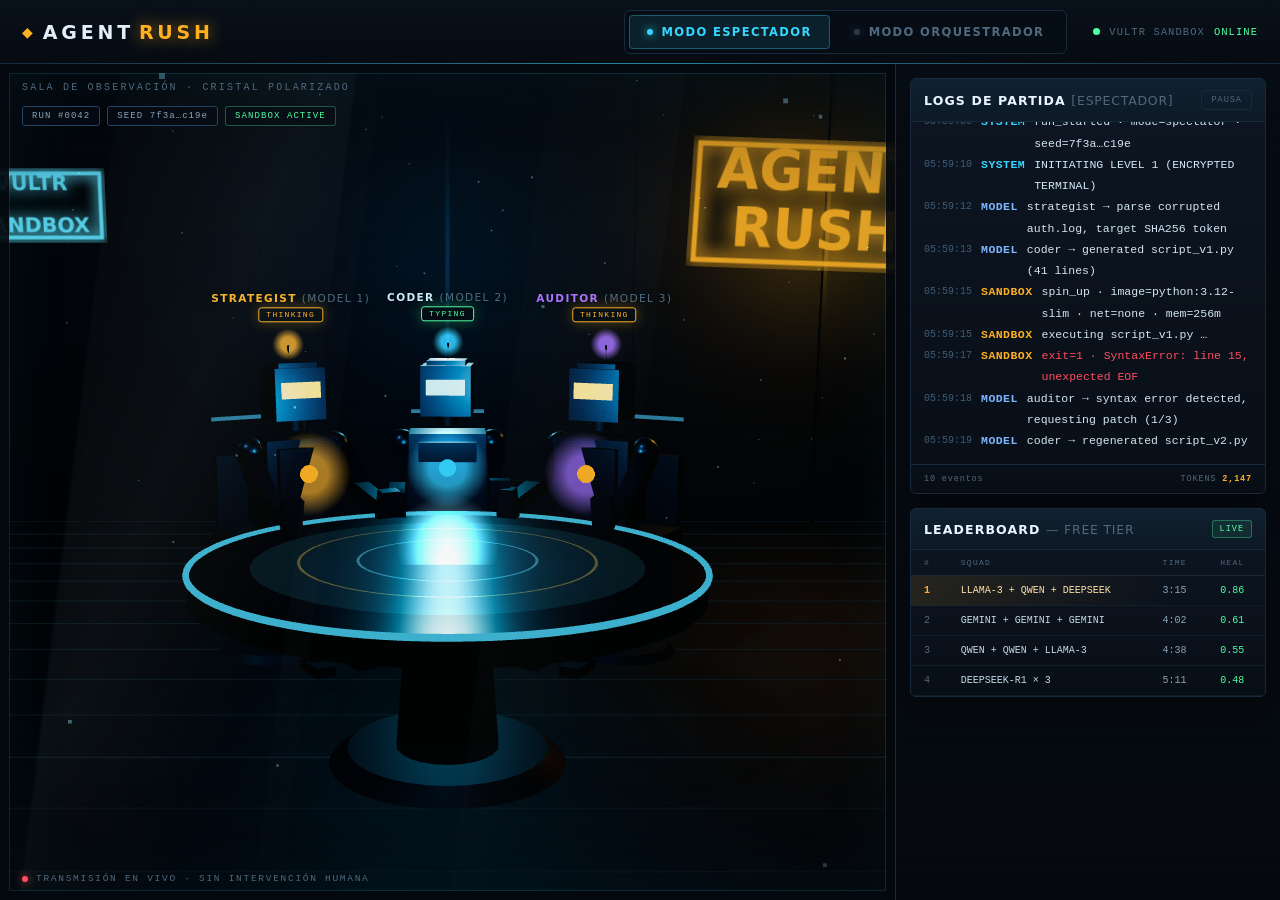
==== web/index.html @ b6608c00 "feat(web): real 3D scene with Three.js — room, holo table, seated robots, POV camera" ====
<!DOCTYPE html>
<html lang="es">
<head>
<meta charset="UTF-8" />
<meta name="viewport" content="width=device-width, initial-scale=1.0" />
<title>AGENT RUSH — AI Escape Room</title>
<link rel="stylesheet" href="styles.css" />
</head>
<body data-mode="spectator">

  <!-- ================= TOP BAR ================= -->
  <header class="topbar">
    <div class="brand">
      <span class="brand-mark">◆</span>
      <span class="brand-text">AGENT<em>RUSH</em></span>
    </div>

    <nav class="mode-switch" role="tablist" aria-label="Modo de juego">
      <button class="mode-btn is-active" data-target="spectator" role="tab" aria-selected="true">
        <span class="dot"></span> MODO ESPECTADOR
      </button>
      <button class="mode-btn" data-target="orchestrator" role="tab" aria-selected="false">
        <span class="dot"></span> MODO ORQUESTRADOR
      </button>
    </nav>

    <div class="sys-status">
      <span class="pulse"></span>
      <span class="sys-label">VULTR SANDBOX</span>
      <span class="sys-value">ONLINE</span>
    </div>
  </header>

  <!-- ================= MAIN STAGE ================= -->
  <main class="stage">

    <!-- ---------- 3D SCENE ---------- -->
    <section class="scene" id="scene">
      <canvas id="scene3d"></canvas>

      <!-- projected robot labels -->
      <div class="labels" id="labels" aria-hidden="true"></div>

      <div class="room-label" data-mode-label>
        SALA DE OBSERVACIÓN · CRISTAL POLARIZADO
      </div>

      <div class="hud">
        <span class="hud-chip">RUN #0042</span>
        <span class="hud-chip">SEED 7f3a…c19e</span>
        <span class="hud-chip ok">SANDBOX ACTIVE</span>
      </div>

      <!-- glass overlay: only in spectator mode -->
      <div class="glass-overlay" aria-hidden="true">
        <div class="glass-streak s1"></div>
        <div class="glass-streak s2"></div>
        <div class="glass-streak s3"></div>
        <div class="glass-tint"></div>
        <div class="glass-vignette"></div>
        <div class="glass-frame"></div>
      </div>

      <div class="scene-footer">
        <span class="live-dot"></span>
        <span class="footer-spectator">TRANSMISIÓN EN VIVO · SIN INTERVENCIÓN HUMANA</span>
        <span class="footer-orchestrator">CONTROL MANUAL · PUEDES EDITAR ANTES DE EJECUTAR</span>
      </div>
    </section>

    <!-- ---------- RIGHT RAIL ---------- -->
    <aside class="rail">

      <!-- ===== spectator rail ===== -->
      <div class="rail-view rail-spectator">
        <section class="panel panel-logs">
          <header class="panel-head">
            <h2>LOGS DE PARTIDA <span class="muted">[ESPECTADOR]</span></h2>
            <button id="pauseLogs" class="ghost-btn" type="button">PAUSA</button>
          </header>
          <div class="log-stream" id="logStream" aria-live="polite"></div>
          <footer class="panel-foot">
            <span id="logCount">0 eventos</span>
            <span class="tok">TOKENS <b id="tokenCount">0</b></span>
          </footer>
        </section>

        <section class="panel panel-leaderboard">
          <header class="panel-head">
            <h2>LEADERBOARD <span class="muted">— FREE TIER</span></h2>
            <span class="badge">LIVE</span>
          </header>
          <table class="lb-table">
            <thead>
              <tr><th>#</th><th>SQUAD</th><th>TIME</th><th>HEAL</th></tr>
            </thead>
            <tbody id="leaderboard">
              <tr class="lb-row top">
                <td>1</td>
                <td class="squad">LLAMA-3 + QWEN + DEEPSEEK</td>
                <td class="mono">3:15</td>
                <td class="mono heal">0.86</td>
              </tr>
              <tr class="lb-row">
                <td>2</td>
                <td class="squad">GEMINI + GEMINI + GEMINI</td>
                <td class="mono">4:02</td>
                <td class="mono heal">0.61</td>
              </tr>
              <tr class="lb-row">
                <td>3</td>
                <td class="squad">QWEN + QWEN + LLAMA-3</td>
                <td class="mono">4:38</td>
                <td class="mono heal">0.55</td>
              </tr>
              <tr class="lb-row">
                <td>4</td>
                <td class="squad">DEEPSEEK-R1 × 3</td>
                <td class="mono">5:11</td>
                <td class="mono heal">0.48</td>
              </tr>
            </tbody>
          </table>
        </section>
      </div>

      <!-- ===== orchestrator rail ===== -->
      <div class="rail-view rail-orchestrator">
        <section class="panel panel-status">
          <header class="panel-head">
            <h2>STATUS DE PARTIDA</h2>
            <span class="badge amber">LEVEL <b id="currentLevel">2</b></span>
          </header>
          <ol class="room-list" id="roomList">
            <li class="room is-done">
              <span class="room-node"></span>
              <div class="room-body">
                <span class="room-name">ROOM 1: THE LOGS</span>
                <span class="room-meta">resuelta · 00:48</span>
              </div>
            </li>
            <li class="room is-active">
              <span class="room-node"></span>
              <div class="room-body">
                <span class="room-name">ROOM 2: MEMORY LEAK</span>
                <span class="room-meta">en curso · intento 2/5</span>
              </div>
            </li>
            <li class="room">
              <span class="room-node"></span>
              <div class="room-body">
                <span class="room-name">ROOM 3: FIREWALL</span>
                <span class="room-meta">bloqueada</span>
              </div>
            </li>
          </ol>
          <footer class="panel-foot level-foot">
            <span>CURRENT LEVEL</span>
            <b class="level-num" id="currentLevelFoot">2</b>
          </footer>
        </section>

        <section class="panel panel-ide">
          <header class="panel-head">
            <h2>PANEL DE CONTROL / IDE <span class="muted">[ORQUESTRADOR]</span></h2>
            <span class="badge">room2.py</span>
          </header>

          <div class="ide">
            <div class="ide-gutter" id="ideGutter"></div>
            <pre class="ide-code" id="ideCode"></pre>
          </div>

          <div class="ide-actions">
            <button class="action" data-action="edit" type="button">EDIT CODE</button>
            <button class="action" data-action="run" type="button">SEND TO SANDBOX</button>
            <button class="action" data-action="hint" type="button">REQUEST HINT</button>
            <button class="action danger" data-action="skip" type="button">SKIP TASK</button>
          </div>

          <footer class="panel-foot">
            <span>sandbox: <b class="ok">efímero</b></span>
            <span>net: <b class="ok">none</b></span>
            <span>mem: <b class="ok">256m</b></span>
            <span>timeout: <b class="ok">10s</b></span>
          </footer>
        </section>
      </div>
    </aside>
  </main>

  <script type="module" src="app.js"></script>
</body>
</html>
---- web/styles.css ----
/* ============================================================
   AGENT RUSH — interfaz
   Escena 3D (Three.js) + rail de paneles
   ============================================================ */

:root {
  --bg:        #04070d;
  --panel:     #0a111c;
  --panel-2:   #0d1623;
  --line:      #17293a;
  --line-hot:  #21445f;

  --cyan:      #35d6ff;
  --cyan-dim:  #1b8fb3;
  --amber:     #ffb020;
  --green:     #4dffa1;
  --red:       #ff4d5e;
  --violet:    #a970ff;

  --text:      #e2eefa;
  --text-dim:  #8aa3b8;
  --text-mute: #4f687d;

  --mono: "JetBrains Mono", "Cascadia Mono", Consolas, "Courier New", monospace;
  --display: "Bahnschrift", "Segoe UI Variable Display", "Segoe UI", system-ui, sans-serif;

  --rail-w: clamp(380px, 30vw, 470px);
}

* { box-sizing: border-box; }

html, body {
  height: 100%;
  margin: 0;
  background: var(--bg);
  color: var(--text);
  font-family: var(--display);
  overflow: hidden;
}

body::after {
  content: "";
  position: fixed;
  inset: 0;
  pointer-events: none;
  z-index: 999;
  background: repeating-linear-gradient(to bottom, rgba(255,255,255,.018) 0 1px, transparent 1px 3px);
  mix-blend-mode: overlay;
}

/* ================= TOP BAR ================= */

.topbar {
  height: 64px;
  display: flex;
  align-items: center;
  gap: 26px;
  padding: 0 22px;
  border-bottom: 1px solid var(--line);
  background: linear-gradient(180deg, #081019, #060b12);
  position: relative;
  z-index: 10;
}
.topbar::after {
  content: "";
  position: absolute;
  left: 0; right: 0; bottom: -1px;
  height: 1px;
  background: linear-gradient(90deg, transparent, rgba(53,214,255,.5), transparent);
}

.brand { display: flex; align-items: center; gap: 10px; }
.brand-mark { color: var(--amber); font-size: 14px; }
.brand-text { font-size: 19px; letter-spacing: .2em; font-weight: 700; }
.brand-text em {
  font-style: normal;
  color: var(--amber);
  margin-left: 5px;
  text-shadow: 0 0 16px rgba(255,176,32,.65);
}

.mode-switch {
  display: flex;
  gap: 6px;
  margin-left: auto;
  background: #060c14;
  border: 1px solid var(--line);
  border-radius: 6px;
  padding: 4px;
}
.mode-btn {
  display: flex;
  align-items: center;
  gap: 9px;
  padding: 10px 18px;
  font-family: var(--display);
  font-size: 11.5px;
  font-weight: 600;
  letter-spacing: .12em;
  color: var(--text-mute);
  background: transparent;
  border: 0;
  border-radius: 4px;
  cursor: pointer;
  transition: .18s;
}
.mode-btn .dot {
  width: 6px; height: 6px; border-radius: 50%;
  background: currentColor;
  box-shadow: 0 0 8px currentColor;
  opacity: .5;
}
.mode-btn:hover { color: var(--text-dim); }
.mode-btn.is-active {
  color: var(--cyan);
  background: rgba(53,214,255,.1);
  box-shadow: inset 0 0 0 1px rgba(53,214,255,.3);
}
.mode-btn.is-active .dot { opacity: 1; }
body[data-mode="orchestrator"] .mode-btn.is-active {
  color: var(--amber);
  background: rgba(255,176,32,.1);
  box-shadow: inset 0 0 0 1px rgba(255,176,32,.3);
}

.sys-status {
  display: flex;
  align-items: center;
  gap: 9px;
  font-family: var(--mono);
  font-size: 10.5px;
  letter-spacing: .1em;
  color: var(--text-mute);
}
.sys-value { color: var(--green); }
.pulse {
  width: 7px; height: 7px; border-radius: 50%;
  background: var(--green);
  animation: pulse 2.2s infinite;
}
@keyframes pulse {
  0%   { box-shadow: 0 0 0 0 rgba(77,255,161,.55); }
  70%  { box-shadow: 0 0 0 9px rgba(77,255,161,0); }
  100% { box-shadow: 0 0 0 0 rgba(77,255,161,0); }
}

/* ================= STAGE ================= */

.stage {
  display: grid;
  grid-template-columns: 1fr var(--rail-w);
  height: calc(100vh - 64px);
}

/* ================= SCENE ================= */

.scene {
  position: relative;
  overflow: hidden;
  background: #04070d;
  border-right: 1px solid var(--line);
}

#scene3d {
  position: absolute;
  inset: 0;
  width: 100%;
  height: 100%;
  display: block;
}

/* ---- projected labels ---- */

.labels { position: absolute; inset: 0; pointer-events: none; z-index: 4; }

.bot-label {
  position: absolute;
  top: 0; left: 0;
  display: flex;
  flex-direction: column;
  align-items: center;
  gap: 3px;
  will-change: transform;
  transition: opacity .2s;
}
.bot-tag {
  font-family: var(--display);
  font-size: 10.5px;
  font-weight: 700;
  letter-spacing: .13em;
  color: #cfe9f7;
  white-space: nowrap;
  text-shadow: 0 2px 10px rgba(0,0,0,.95);
}
.bot-tag span { color: var(--text-mute); font-weight: 500; }
.bot-label[data-role="strategist"] .bot-tag { color: var(--amber); }
.bot-label[data-role="auditor"] .bot-tag { color: var(--violet); }
.bot-label[data-role="debugger"] .bot-tag { color: var(--amber); }

.bot-state {
  font-family: var(--mono);
  font-size: 8px;
  letter-spacing: .16em;
  padding: 2px 7px;
  border-radius: 3px;
  border: 1px solid currentColor;
  color: var(--text-mute);
  background: rgba(5,10,17,.85);
  white-space: nowrap;
}
.bot-state[data-state="typing"]   { color: var(--green);  box-shadow: 0 0 14px rgba(77,255,161,.3); }
.bot-state[data-state="thinking"] { color: var(--amber);  box-shadow: 0 0 14px rgba(255,176,32,.3); }
.bot-state[data-state="error"]    { color: var(--red);    box-shadow: 0 0 14px rgba(255,77,94,.35); }
.bot-state[data-state="approved"] { color: var(--green); }
.bot-state[data-state="idle"]     { color: var(--cyan-dim); }

/* ---- overlays ---- */

.room-label {
  position: absolute;
  top: 18px; left: 22px;
  font-family: var(--mono);
  font-size: 10px;
  letter-spacing: .22em;
  color: var(--text-mute);
  z-index: 6;
}

.hud {
  position: absolute;
  top: 42px; left: 22px;
  display: flex;
  gap: 7px;
  z-index: 6;
}
.hud-chip {
  font-family: var(--mono);
  font-size: 9px;
  letter-spacing: .12em;
  padding: 4px 9px;
  border-radius: 3px;
  color: var(--text-dim);
  border: 1px solid var(--line-hot);
  background: rgba(6,12,20,.7);
  backdrop-filter: blur(4px);
}
.hud-chip.ok { color: var(--green); border-color: rgba(77,255,161,.3); }

/* glass only for spectator */
.glass-overlay { position: absolute; inset: 0; pointer-events: none; z-index: 5; }
body[data-mode="orchestrator"] .glass-overlay { display: none; }

.glass-streak {
  position: absolute;
  top: -25%; bottom: -25%;
  width: 26%;
  background: linear-gradient(105deg, transparent, rgba(200,240,255,.05) 45%, transparent 75%);
  transform: rotate(7deg);
  filter: blur(1px);
}
.glass-streak.s1 { left: 8%; }
.glass-streak.s2 { left: 56%; width: 15%; opacity: .4; }
.glass-streak.s3 {
  left: 34%; width: 3%;
  background: linear-gradient(105deg, transparent, rgba(255,255,255,.055) 50%, transparent);
  opacity: .3;
}
.glass-tint {
  position: absolute; inset: 0;
  background: linear-gradient(180deg, rgba(53,214,255,.045), rgba(53,214,255,.012) 40%, rgba(4,10,18,.16));
  mix-blend-mode: screen;
  opacity: .55;
}
.glass-vignette {
  position: absolute; inset: 0;
  background:
    radial-gradient(120% 95% at 50% 45%, transparent 50%, rgba(2,5,9,.62) 100%),
    linear-gradient(180deg, rgba(2,6,11,.26), transparent 18%, transparent 78%, rgba(2,6,11,.4));
}
.glass-frame {
  position: absolute; inset: 0;
  border: 9px solid rgba(4,9,15,.92);
  box-shadow: inset 0 0 0 1px rgba(53,214,255,.14), inset 0 0 80px rgba(53,214,255,.05);
}

.scene-footer {
  position: absolute;
  left: 22px; bottom: 16px;
  display: flex;
  align-items: center;
  gap: 8px;
  font-family: var(--mono);
  font-size: 9.5px;
  letter-spacing: .18em;
  color: var(--text-mute);
  z-index: 6;
}
.live-dot {
  width: 6px; height: 6px; border-radius: 50%;
  background: var(--red);
  box-shadow: 0 0 10px var(--red);
  animation: blink 1.6s infinite;
}
@keyframes blink { 50% { opacity: .25; } }

.footer-orchestrator { display: none; }
body[data-mode="orchestrator"] .footer-spectator { display: none; }
body[data-mode="orchestrator"] .footer-orchestrator { display: inline; }
body[data-mode="orchestrator"] .live-dot { background: var(--amber); box-shadow: 0 0 10px var(--amber); }

/* ================= RAIL ================= */

.rail {
  background: linear-gradient(180deg, #070d15, #05090f);
  overflow-y: auto;
  padding: 14px;
  display: flex;
  flex-direction: column;
  gap: 14px;
}
.rail::-webkit-scrollbar { width: 8px; }
.rail::-webkit-scrollbar-thumb { background: #16324a; border-radius: 4px; }

.rail-view { display: none; flex-direction: column; gap: 14px; }
body[data-mode="spectator"]    .rail-spectator,
body[data-mode="orchestrator"] .rail-orchestrator { display: flex; }

.panel {
  border: 1px solid var(--line);
  border-radius: 6px;
  background: linear-gradient(180deg, rgba(13,22,35,.96), rgba(8,14,22,.96));
  box-shadow: 0 12px 34px rgba(0,0,0,.4);
  overflow: hidden;
}
.panel-head {
  display: flex;
  align-items: center;
  justify-content: space-between;
  gap: 10px;
  padding: 11px 13px;
  border-bottom: 1px solid var(--line);
  background: linear-gradient(180deg, rgba(53,214,255,.06), rgba(53,214,255,.02));
}
.panel-head h2 {
  margin: 0;
  font-size: 12.5px;
  font-weight: 700;
  letter-spacing: .09em;
  color: #eaf6ff;
}
.panel-head h2 .muted { color: var(--text-mute); font-weight: 500; letter-spacing: .06em; }

.badge {
  font-family: var(--mono);
  font-size: 8.5px;
  letter-spacing: .12em;
  padding: 3px 7px;
  border-radius: 3px;
  color: var(--green);
  border: 1px solid rgba(77,255,161,.32);
  background: rgba(77,255,161,.08);
  white-space: nowrap;
}
.badge.amber { color: var(--amber); border-color: rgba(255,176,32,.32); background: rgba(255,176,32,.08); }
.badge b { color: #fff; }

.ghost-btn {
  font-family: var(--mono);
  font-size: 8.5px;
  letter-spacing: .12em;
  color: var(--text-mute);
  background: transparent;
  border: 1px solid var(--line);
  border-radius: 3px;
  padding: 4px 9px;
  cursor: pointer;
}
.ghost-btn:hover { color: var(--cyan); border-color: rgba(53,214,255,.4); }

/* ---- log stream ---- */

.log-stream {
  height: clamp(240px, 38vh, 360px);
  overflow-y: auto;
  padding: 12px 13px;
  font-family: var(--mono);
  font-size: 11.5px;
  line-height: 1.85;
  scroll-behavior: smooth;
}
.log-stream::-webkit-scrollbar { width: 6px; }
.log-stream::-webkit-scrollbar-thumb { background: #14304a; border-radius: 3px; }

.log-line { display: flex; gap: 9px; animation: fadeUp .2s ease-out; }
@keyframes fadeUp { from { opacity: 0; transform: translateY(4px); } }

.log-line .t { color: #3d5c78; flex: 0 0 auto; font-size: 10px; padding-top: 2px; }
.log-line .src { flex: 0 0 auto; font-weight: 700; letter-spacing: .04em; }
.log-line .msg { color: #d3e6f4; word-break: break-word; }

.log-line.src-system  .src { color: var(--cyan); }
.log-line.src-model   .src { color: #7fb6ff; }
.log-line.src-sandbox .src { color: var(--amber); }
.log-line.src-referee .src { color: var(--green); }
.log-line.is-error .msg { color: var(--red); }
.log-line.is-ok .msg { color: var(--green); }
.log-line.is-dim .msg { color: var(--text-mute); }

.panel-foot {
  display: flex;
  justify-content: space-between;
  gap: 10px;
  padding: 9px 13px;
  border-top: 1px solid var(--line);
  font-family: var(--mono);
  font-size: 8.5px;
  letter-spacing: .1em;
  color: var(--text-mute);
}
.panel-foot b { color: var(--cyan); }
.panel-foot b.ok { color: var(--green); }
.panel-foot .tok b { color: var(--amber); }

/* ---- leaderboard ---- */

.lb-table { width: 100%; border-collapse: collapse; font-family: var(--mono); font-size: 10px; }
.lb-table th {
  text-align: left;
  padding: 8px 13px;
  font-size: 8px;
  letter-spacing: .16em;
  color: var(--text-mute);
  border-bottom: 1px solid var(--line);
  font-weight: 500;
}
.lb-table td { padding: 9px 13px; border-bottom: 1px solid rgba(23,41,58,.55); }
.lb-row td:first-child { color: var(--text-mute); }
.lb-row .squad { color: #c3d8e8; }
.lb-row .mono { color: var(--text-dim); }
.lb-row .heal { color: var(--green); }
.lb-row.top { background: linear-gradient(90deg, rgba(255,176,32,.11), transparent 72%); }
.lb-row.top td:first-child { color: var(--amber); font-weight: 700; }
.lb-row.top .squad { color: #ffe0a8; }
.lb-row.flash { animation: rowFlash 1.4s ease-out; }
@keyframes rowFlash {
  0%   { background: rgba(77,255,161,.28); }
  100% { background: transparent; }
}

/* ---- status / rooms ---- */

.room-list { list-style: none; margin: 0; padding: 14px 13px; display: flex; flex-direction: column; gap: 2px; }
.room { position: relative; display: flex; gap: 13px; padding: 11px 8px 11px 4px; }
.room:not(:last-child)::before {
  content: "";
  position: absolute;
  left: 8px; top: 32px; bottom: -6px;
  width: 1px;
  background: var(--line);
}
.room.is-done:not(:last-child)::before { background: rgba(77,255,161,.4); }
.room-node {
  flex: 0 0 auto;
  width: 9px; height: 9px;
  margin-top: 4px;
  border-radius: 50%;
  border: 1px solid var(--text-mute);
  background: #050a11;
  z-index: 1;
}
.room.is-done .room-node { border-color: var(--green); background: var(--green); box-shadow: 0 0 12px rgba(77,255,161,.7); }
.room.is-active .room-node {
  border-color: var(--amber);
  background: var(--amber);
  animation: pulseAmber 1.8s infinite;
}
@keyframes pulseAmber {
  0%,100% { box-shadow: 0 0 0 0 rgba(255,176,32,.6); }
  60%     { box-shadow: 0 0 0 8px rgba(255,176,32,0); }
}
.room-body { display: flex; flex-direction: column; gap: 4px; }
.room-name { font-family: var(--mono); font-size: 10.5px; letter-spacing: .1em; color: var(--text-dim); }
.room.is-done .room-name { color: var(--green); }
.room.is-active .room-name { color: var(--amber); }
.room-meta { font-family: var(--mono); font-size: 8.5px; letter-spacing: .06em; color: var(--text-mute); }

.level-foot { align-items: center; font-size: 9px; letter-spacing: .16em; }
.level-num { color: var(--amber); font-size: 15px; }

/* ---- IDE ---- */

.ide {
  display: flex;
  background: #050a11;
  border-bottom: 1px solid var(--line);
  max-height: 250px;
  overflow: auto;
}
.ide-gutter {
  flex: 0 0 auto;
  padding: 11px 9px 11px 13px;
  font-family: var(--mono);
  font-size: 10.5px;
  line-height: 1.75;
  color: #2e4a63;
  text-align: right;
  user-select: none;
  border-right: 1px solid rgba(23,41,58,.7);
  white-space: pre;
}
.ide-code {
  margin: 0;
  padding: 11px 13px;
  font-family: var(--mono);
  font-size: 10.5px;
  line-height: 1.75;
  color: #b8cfe0;
  overflow-x: auto;
  white-space: pre;
}
.ide-code .kw  { color: #ff8fb0; }
.ide-code .fn  { color: #7fe0ff; }
.ide-code .str { color: #a8e6a1; }
.ide-code .num { color: #ffd28a; }
.ide-code .cm  { color: #3f5c76; font-style: italic; }

/* stacked, right-aligned actions like the reference */
.ide-actions {
  display: flex;
  flex-direction: column;
  align-items: flex-end;
  gap: 7px;
  padding: 12px 13px;
  border-bottom: 1px solid var(--line);
}
.action {
  width: 62%;
  font-family: var(--mono);
  font-size: 9.5px;
  letter-spacing: .12em;
  padding: 9px 10px;
  border-radius: 4px;
  border: 1px solid rgba(255,176,32,.35);
  background: rgba(20,16,8,.5);
  color: #ffcf7d;
  cursor: pointer;
  transition: .16s;
  text-align: center;
}
.action:hover { background: rgba(255,176,32,.14); border-color: rgba(255,176,32,.7); color: #ffe3b0; }
.action.primary {
  color: #1a1000;
  background: linear-gradient(180deg, #ffd27a, #ffb020);
  border-color: #ffd27a;
  font-weight: 700;
  box-shadow: 0 0 22px rgba(255,176,32,.3);
}
.action.primary:hover { background: linear-gradient(180deg, #ffe3a8, #ffc247); }
.action.danger { color: #ff8b96; border-color: rgba(255,77,94,.4); background: rgba(26,8,11,.45); }
.action.danger:hover { background: rgba(255,77,94,.16); }
.action:active { transform: translateY(1px); }

/* ================= RESPONSIVE ================= */

@media (max-width: 1080px) {
  :root { --rail-w: 360px; }
}

@media (max-width: 900px) {
  body { overflow: auto; }
  .stage { grid-template-columns: 1fr; height: auto; }
  .scene { height: 56vh; border-right: 0; border-bottom: 1px solid var(--line); }
  .rail { max-height: none; }
  .topbar { gap: 12px; padding: 0 12px; }
  .brand-text { font-size: 15px; }
  .mode-btn { padding: 8px 10px; font-size: 9.5px; }
  .sys-status { display: none; }
}

@media (prefers-reduced-motion: reduce) {
  * { animation: none !important; transition: none !important; }
}
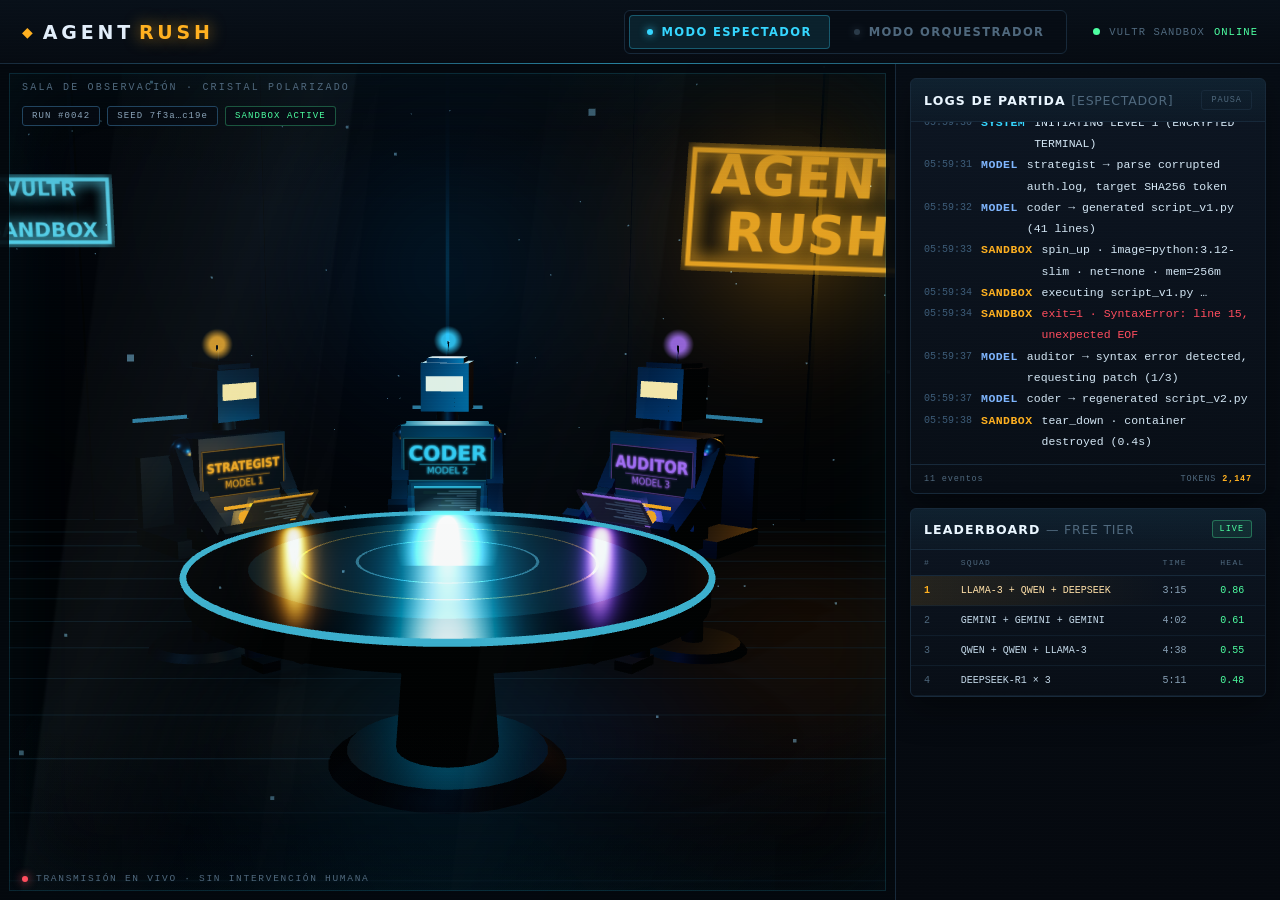
==== commit 360434b6: "feat(scene): spread robots, personal consoles, chest nameplates instead of floating labels" ====
--- a/web/index.html
+++ b/web/index.html
@@ -37,9 +37,6 @@
     <!-- ---------- 3D SCENE ---------- -->
     <section class="scene" id="scene">
       <canvas id="scene3d"></canvas>
-
-      <!-- projected robot labels -->
-      <div class="labels" id="labels" aria-hidden="true"></div>
 
       <div class="room-label" data-mode-label>
         SALA DE OBSERVACIÓN · CRISTAL POLARIZADO
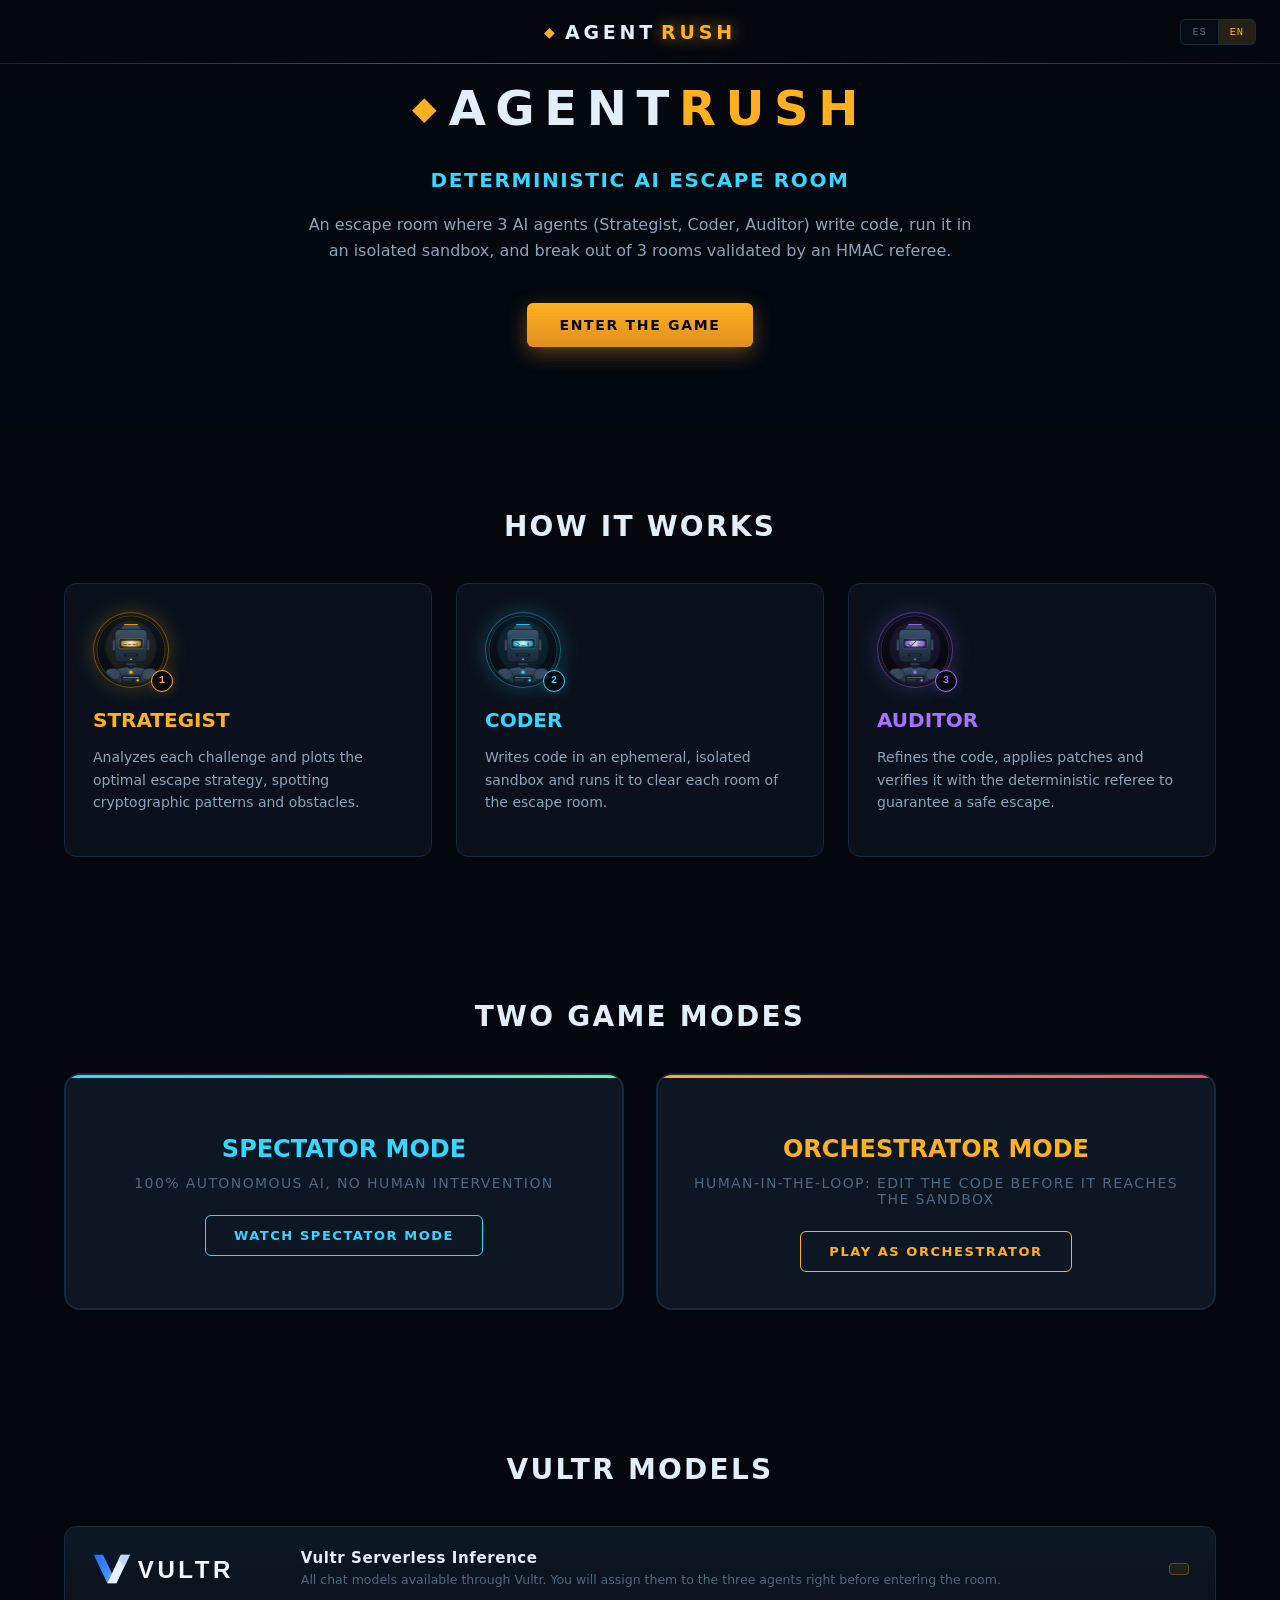
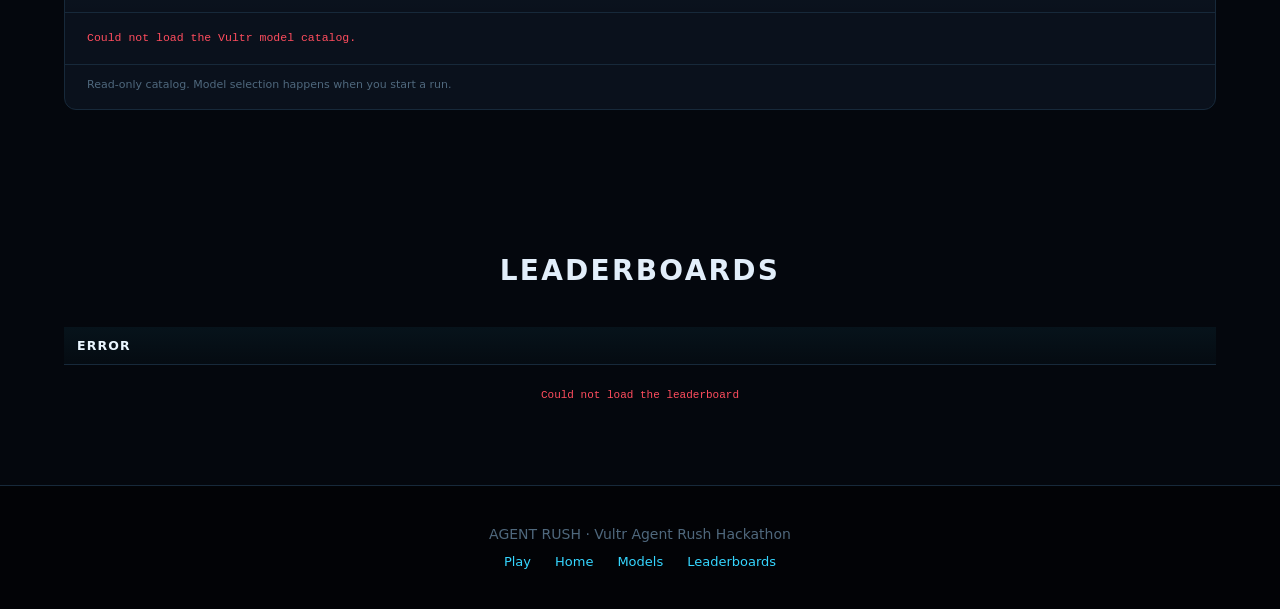
==== commit 8ebd2850: "feat: AGENT RUSH escape room - bilingual UI, Vultr model wizard, start gate and MIT license" ====
--- a/web/index.html
+++ b/web/index.html
@@ -1,191 +1,531 @@
 <!DOCTYPE html>
-<html lang="es">
+<html lang="en">
 <head>
 <meta charset="UTF-8" />
 <meta name="viewport" content="width=device-width, initial-scale=1.0" />
 <title>AGENT RUSH — AI Escape Room</title>
 <link rel="stylesheet" href="styles.css" />
+<style>
+  /* Override global overflow:hidden for the landing page */
+  html, body { height: auto; min-height: 100%; overflow-x: hidden; overflow-y: auto; }
+  
+  /* ===== LANDING ===== */
+  .landing-hero {
+    padding: 80px 24px;
+    text-align: center;
+    background: linear-gradient(180deg, rgba(3,8,20,0) 0%, rgba(3,8,20,.6) 100%);
+  }
+
+  .landing-brand {
+    display: flex;
+    align-items: center;
+    justify-content: center;
+    gap: 12px;
+    margin-bottom: 32px;
+  }
+
+  .landing-brand .mark {
+    color: var(--amber);
+    font-size: 32px;
+  }
+
+  .landing-brand .text {
+    font-size: 48px;
+    font-weight: 700;
+    letter-spacing: .2em;
+  }
+
+  .landing-brand .text em {
+    color: var(--amber);
+    font-style: normal;
+  }
+
+  .landing-tagline {
+    font-size: 20px;
+    color: var(--cyan);
+    font-weight: 600;
+    margin-bottom: 20px;
+    letter-spacing: .08em;
+  }
+
+  .landing-subtitle {
+    font-size: 16px;
+    color: var(--text-dim);
+    max-width: 680px;
+    margin: 0 auto 40px;
+    line-height: 1.6;
+  }
+
+  .landing-cta {
+    display: inline-block;
+    padding: 14px 32px;
+    background: linear-gradient(180deg, var(--amber), #e08f20);
+    color: #05070d;
+    text-decoration: none;
+    border-radius: 6px;
+    font-family: var(--display);
+    font-size: 14px;
+    font-weight: 700;
+    letter-spacing: .12em;
+    text-transform: uppercase;
+    box-shadow: 0 6px 20px rgba(255,176,32,.35);
+    transition: all .2s;
+  }
+
+  .landing-cta:hover {
+    transform: translateY(-2px);
+    box-shadow: 0 10px 30px rgba(255,176,32,.45);
+  }
+
+  .landing-section {
+    padding: 60px 24px;
+    max-width: 1200px;
+    margin: 0 auto;
+  }
+
+  .landing-section-title {
+    text-align: center;
+    font-size: 28px;
+    font-weight: 700;
+    margin-bottom: 40px;
+    color: var(--text);
+    letter-spacing: .08em;
+  }
+
+  .landing-cards {
+    display: grid;
+    grid-template-columns: repeat(3, 1fr);
+    gap: 24px;
+  }
+
+  @media (max-width: 900px) {
+    .landing-cards {
+      grid-template-columns: repeat(2, 1fr);
+    }
+  }
+
+  @media (max-width: 600px) {
+    .landing-cards {
+      grid-template-columns: 1fr;
+    }
+  }
+
+  .landing-card {
+    background: var(--panel);
+    border: 1px solid var(--line);
+    border-radius: 12px;
+    padding: 28px;
+    transition: all .2s;
+  }
+
+  .landing-card:hover {
+    border-color: var(--cyan);
+    transform: translateY(-4px);
+    box-shadow: 0 8px 30px rgba(53,214,255,.15);
+  }
+
+  .landing-card-icon {
+    width: 48px;
+    height: 48px;
+    border-radius: 50%;
+    display: flex;
+    align-items: center;
+    justify-content: center;
+    margin-bottom: 20px;
+    font-size: 24px;
+    font-weight: 700;
+  }
+
+  .landing-card-title {
+    font-size: 20px;
+    font-weight: 600;
+    margin-bottom: 12px;
+    color: var(--cyan);
+  }
+
+  .landing-card-desc {
+    font-size: 14px;
+    color: var(--text-dim);
+    line-height: 1.6;
+  }
+
+  .landing-how-it-works .landing-card-icon {
+    background: rgba(255,176,32,.15);
+    color: var(--amber);
+    border: 1px solid rgba(255,176,32,.3);
+  }
+
+  .landing-how-it-works .landing-card:nth-child(2) .landing-card-icon {
+    background: rgba(53,214,255,.15);
+    color: var(--cyan);
+    border: 1px solid rgba(53,214,255,.3);
+  }
+
+  .landing-how-it-works .landing-card:nth-child(3) .landing-card-icon {
+    background: rgba(169,112,255,.15);
+    color: var(--violet);
+    border: 1px solid rgba(169,112,255,.3);
+  }
+
+  .landing-modes {
+    display: grid;
+    grid-template-columns: repeat(2, 1fr);
+    gap: 32px;
+    margin-top: 40px;
+  }
+
+  @media (max-width: 900px) {
+    .landing-modes {
+      grid-template-columns: 1fr;
+    }
+  }
+
+  .landing-mode-card {
+    background: var(--panel-2);
+    border: 2px solid var(--line);
+    border-radius: 16px;
+    padding: 36px;
+    text-align: center;
+    transition: all .3s;
+    position: relative;
+    overflow: hidden;
+  }
+
+  .landing-mode-card::before {
+    content: '';
+    position: absolute;
+    top: 0; left: 0; right: 0; height: 3px;
+    background: linear-gradient(90deg, var(--cyan), var(--green));
+  }
+
+  .landing-mode-card.amber-mode::before {
+    background: linear-gradient(90deg, var(--amber), var(--red));
+  }
+
+  .landing-mode-card:hover {
+    transform: translateY(-6px);
+    box-shadow: 0 12px 40px rgba(0,0,0,.4);
+    border-color: var(--cyan);
+  }
+
+  .landing-mode-title {
+    font-size: 24px;
+    font-weight: 700;
+    margin-bottom: 12px;
+    color: var(--cyan);
+  }
+
+  .landing-mode-card.amber-mode .landing-mode-title {
+    color: var(--amber);
+  }
+
+  .landing-mode-subtitle {
+    font-size: 14px;
+    color: var(--text-mute);
+    margin-bottom: 24px;
+    letter-spacing: .1em;
+    text-transform: uppercase;
+  }
+
+  .landing-mode-btn {
+    display: inline-block;
+    padding: 12px 28px;
+    background: transparent;
+    color: var(--cyan);
+    text-decoration: none;
+    border: 1px solid var(--cyan);
+    border-radius: 6px;
+    font-family: var(--display);
+    font-size: 13px;
+    font-weight: 600;
+    letter-spacing: .12em;
+    text-transform: uppercase;
+    transition: all .2s;
+  }
+
+  .landing-mode-card.amber-mode .landing-mode-btn {
+    color: var(--amber);
+    border-color: var(--amber);
+  }
+
+  .landing-mode-btn:hover {
+    background: rgba(53,214,255,.08);
+    box-shadow: 0 0 20px rgba(53,214,255,.2);
+  }
+
+  .landing-mode-card.amber-mode .landing-mode-btn:hover {
+    background: rgba(255,176,32,.08);
+    box-shadow: 0 0 20px rgba(255,176,32,.2);
+  }
+
+  .landing-model-placeholder,
+  .landing-leaderboards-placeholder {
+    background: var(--panel);
+    border: 1px dashed var(--line);
+    border-radius: 12px;
+    padding: 60px 24px;
+    text-align: center;
+    margin: 40px 0;
+  }
+
+  .landing-model-placeholder h3,
+  .landing-leaderboards-placeholder h3 {
+    font-size: 20px;
+    color: var(--text-dim);
+    margin-bottom: 12px;
+  }
+
+  .landing-model-placeholder p,
+  .landing-leaderboards-placeholder p {
+    font-size: 14px;
+    color: var(--text-mute);
+  }
+
+  .topbar {
+    padding: 0 24px;
+    background: transparent;
+    border-bottom: 1px solid rgba(255,255,255,.1);
+    position: absolute;
+    top: 0; left: 0; right: 0;
+    z-index: 100;
+  }
+
+  .topbar .brand {
+    margin: 0 auto;
+  }
+
+  .topbar .topbar-lang-switch {
+    position: absolute;
+    right: 24px;
+    top: 50%;
+    transform: translateY(-50%);
+  }
+
+  @media (max-width: 600px) {
+    .topbar .topbar-lang-switch { position: static; transform: none; }
+    .topbar .brand { margin: 0; }
+    .topbar { justify-content: space-between; }
+  }
+
+  .topbar nav {
+    display: none;
+  }
+
+  .topbar .sys-status {
+    display: none;
+  }
+
+  .landing-footer {
+    background: #020306;
+    border-top: 1px solid var(--line);
+    padding: 40px 24px;
+    text-align: center;
+  }
+
+  .landing-footer-text {
+    color: var(--text-mute);
+    font-size: 14px;
+    margin-bottom: 12px;
+  }
+
+  .landing-footer-links {
+    display: flex;
+    justify-content: center;
+    gap: 24px;
+    flex-wrap: wrap;
+  }
+
+  .landing-footer-links a {
+    color: var(--cyan);
+    text-decoration: none;
+    font-size: 13px;
+    transition: color .2s;
+  }
+
+  .landing-footer-links a:hover {
+    color: var(--amber);
+    text-decoration: underline;
+  }
+</style>
 </head>
-<body data-mode="spectator">
-
-  <!-- ================= TOP BAR ================= -->
+<body data-page="landing">
   <header class="topbar">
     <div class="brand">
       <span class="brand-mark">◆</span>
       <span class="brand-text">AGENT<em>RUSH</em></span>
     </div>
-
-    <nav class="mode-switch" role="tablist" aria-label="Modo de juego">
-      <button class="mode-btn is-active" data-target="spectator" role="tab" aria-selected="true">
-        <span class="dot"></span> MODO ESPECTADOR
-      </button>
-      <button class="mode-btn" data-target="orchestrator" role="tab" aria-selected="false">
-        <span class="dot"></span> MODO ORQUESTRADOR
-      </button>
-    </nav>
-
-    <div class="sys-status">
-      <span class="pulse"></span>
-      <span class="sys-label">VULTR SANDBOX</span>
-      <span class="sys-value">ONLINE</span>
+    <div class="topbar-lang-switch"></div>
+  </header>
+
+  <main>
+    <section class="landing-hero">
+      <div class="landing-brand">
+        <span class="mark">◆</span>
+        <span class="text">AGENT<em>RUSH</em></span>
+      </div>
+      
+      <div class="landing-tagline" data-i18n="hero.tagline">DETERMINISTIC AI ESCAPE ROOM</div>
+      
+      <div class="landing-subtitle" data-i18n="hero.subtitle">
+        An escape room where 3 AI agents (Strategist, Coder, Auditor) write code, run it in an isolated sandbox, and break out of 3 rooms validated by an HMAC referee.
+      </div>
+      
+      <a href="/game.html" class="landing-cta" data-i18n="hero.cta" id="enter-game">ENTER THE GAME</a>
+    </section>
+
+    <section class="landing-section landing-how-it-works">
+      <h2 class="landing-section-title" data-i18n="how.title">HOW IT WORKS</h2>
+      
+      <div class="landing-cards">
+        <div class="landing-card">
+          <div class="landing-card-icon">
+            <img src="avatars/strategist.svg" alt="Avatar del agente Strategist" class="landing-card-avatar" data-i18n-alt="avatar.alt.strategist" width="76" height="76" />
+            <span class="landing-card-step" aria-hidden="true">1</span>
+          </div>
+          <h3 class="landing-card-title" data-i18n="how.card1.title">STRATEGIST</h3>
+          <p class="landing-card-desc" data-i18n="how.card1.desc">Analyzes each challenge and plots the optimal escape strategy, spotting cryptographic patterns and obstacles.</p>
+        </div>
+        
+        <div class="landing-card">
+          <div class="landing-card-icon">
+            <img src="avatars/coder.svg" alt="Avatar del agente Coder" class="landing-card-avatar" data-i18n-alt="avatar.alt.coder" width="76" height="76" />
+            <span class="landing-card-step" aria-hidden="true">2</span>
+          </div>
+          <h3 class="landing-card-title" data-i18n="how.card2.title">CODER</h3>
+          <p class="landing-card-desc" data-i18n="how.card2.desc">Writes code in an ephemeral, isolated sandbox and runs it to clear each room of the escape room.</p>
+        </div>
+        
+        <div class="landing-card">
+          <div class="landing-card-icon">
+            <img src="avatars/auditor.svg" alt="Avatar del agente Auditor" class="landing-card-avatar" data-i18n-alt="avatar.alt.auditor" width="76" height="76" />
+            <span class="landing-card-step" aria-hidden="true">3</span>
+          </div>
+          <h3 class="landing-card-title" data-i18n="how.card3.title">AUDITOR</h3>
+          <p class="landing-card-desc" data-i18n="how.card3.desc">Refines the code, applies patches and verifies it with the deterministic referee to guarantee a safe escape.</p>
+        </div>
+      </div>
+    </section>
+
+    <section class="landing-section">
+      <h2 class="landing-section-title" data-i18n="modes.title">TWO GAME MODES</h2>
+      
+      <div class="landing-modes">
+        <div class="landing-mode-card">
+          <h3 class="landing-mode-title" data-i18n="modes.spectator.title">SPECTATOR MODE</h3>
+          <div class="landing-mode-subtitle" data-i18n="modes.spectator.subtitle">100% autonomous AI, no human intervention</div>
+          <a href="/game.html?mode=spectator" class="landing-mode-btn" data-i18n="modes.spectator.cta" data-wizard-mode="spectator">WATCH SPECTATOR MODE</a>
+        </div>
+        
+        <div class="landing-mode-card amber-mode">
+          <h3 class="landing-mode-title" data-i18n="modes.orchestrator.title">ORCHESTRATOR MODE</h3>
+          <div class="landing-mode-subtitle" data-i18n="modes.orchestrator.subtitle">Human-in-the-loop: edit the code before it reaches the sandbox</div>
+          <a href="/game.html?mode=orchestrator" class="landing-mode-btn" data-i18n="modes.orchestrator.cta" data-wizard-mode="orchestrator">PLAY AS ORCHESTRATOR</a>
+        </div>
+      </div>
+    </section>
+
+    <section id="modelos" class="landing-section">
+      <h2 class="landing-section-title" data-i18n="models.title">VULTR MODELS</h2>
+      
+      <div class="vultr-catalog">
+        <header class="vultr-catalog-head">
+          <img src="assets/vultr-logo.svg" alt="Vultr" class="vultr-logo" width="180" height="32" />
+          <div class="vultr-catalog-copy">
+            <h3 data-i18n="models.catalog.title">Vultr Serverless Inference</h3>
+            <p data-i18n="models.catalog.subtitle">All chat models available through Vultr. You will assign them to the three agents right before entering the room.</p>
+          </div>
+          <span class="vultr-count" id="model-count" aria-live="polite"></span>
+        </header>
+        <div id="model-catalog" class="vultr-model-grid" aria-live="polite"></div>
+        <footer class="vultr-catalog-foot" data-i18n="models.catalog.hint">Read-only catalog. Model selection happens when you start a run.</footer>
+      </div>
+    </section>
+
+    <section id="leaderboards" class="landing-section">
+      <h2 class="landing-section-title" data-i18n="leaderboards.title">LEADERBOARDS</h2>
+      
+      <div id="leaderboards-slot"></div>
+    </section>
+  </main>
+
+  <footer class="landing-footer">
+    <div class="landing-footer-text" data-i18n="footer.text">AGENT RUSH · Vultr Agent Rush Hackathon</div>
+    <div class="landing-footer-links">
+      <a href="/game.html" data-i18n="footer.game">Play</a>
+      <a href="/" data-i18n="footer.home">Home</a>
+      <a href="#modelos" data-i18n="footer.models">Models</a>
+      <a href="#leaderboards" data-i18n="footer.leaderboards">Leaderboards</a>
     </div>
-  </header>
-
-  <!-- ================= MAIN STAGE ================= -->
-  <main class="stage">
-
-    <!-- ---------- 3D SCENE ---------- -->
-    <section class="scene" id="scene">
-      <canvas id="scene3d"></canvas>
-
-      <div class="room-label" data-mode-label>
-        SALA DE OBSERVACIÓN · CRISTAL POLARIZADO
-      </div>
-
-      <div class="hud">
-        <span class="hud-chip">RUN #0042</span>
-        <span class="hud-chip">SEED 7f3a…c19e</span>
-        <span class="hud-chip ok">SANDBOX ACTIVE</span>
-      </div>
-
-      <!-- glass overlay: only in spectator mode -->
-      <div class="glass-overlay" aria-hidden="true">
-        <div class="glass-streak s1"></div>
-        <div class="glass-streak s2"></div>
-        <div class="glass-streak s3"></div>
-        <div class="glass-tint"></div>
-        <div class="glass-vignette"></div>
-        <div class="glass-frame"></div>
-      </div>
-
-      <div class="scene-footer">
-        <span class="live-dot"></span>
-        <span class="footer-spectator">TRANSMISIÓN EN VIVO · SIN INTERVENCIÓN HUMANA</span>
-        <span class="footer-orchestrator">CONTROL MANUAL · PUEDES EDITAR ANTES DE EJECUTAR</span>
-      </div>
-    </section>
-
-    <!-- ---------- RIGHT RAIL ---------- -->
-    <aside class="rail">
-
-      <!-- ===== spectator rail ===== -->
-      <div class="rail-view rail-spectator">
-        <section class="panel panel-logs">
-          <header class="panel-head">
-            <h2>LOGS DE PARTIDA <span class="muted">[ESPECTADOR]</span></h2>
-            <button id="pauseLogs" class="ghost-btn" type="button">PAUSA</button>
-          </header>
-          <div class="log-stream" id="logStream" aria-live="polite"></div>
-          <footer class="panel-foot">
-            <span id="logCount">0 eventos</span>
-            <span class="tok">TOKENS <b id="tokenCount">0</b></span>
-          </footer>
-        </section>
-
-        <section class="panel panel-leaderboard">
-          <header class="panel-head">
-            <h2>LEADERBOARD <span class="muted">— FREE TIER</span></h2>
-            <span class="badge">LIVE</span>
-          </header>
-          <table class="lb-table">
-            <thead>
-              <tr><th>#</th><th>SQUAD</th><th>TIME</th><th>HEAL</th></tr>
-            </thead>
-            <tbody id="leaderboard">
-              <tr class="lb-row top">
-                <td>1</td>
-                <td class="squad">LLAMA-3 + QWEN + DEEPSEEK</td>
-                <td class="mono">3:15</td>
-                <td class="mono heal">0.86</td>
-              </tr>
-              <tr class="lb-row">
-                <td>2</td>
-                <td class="squad">GEMINI + GEMINI + GEMINI</td>
-                <td class="mono">4:02</td>
-                <td class="mono heal">0.61</td>
-              </tr>
-              <tr class="lb-row">
-                <td>3</td>
-                <td class="squad">QWEN + QWEN + LLAMA-3</td>
-                <td class="mono">4:38</td>
-                <td class="mono heal">0.55</td>
-              </tr>
-              <tr class="lb-row">
-                <td>4</td>
-                <td class="squad">DEEPSEEK-R1 × 3</td>
-                <td class="mono">5:11</td>
-                <td class="mono heal">0.48</td>
-              </tr>
-            </tbody>
-          </table>
-        </section>
-      </div>
-
-      <!-- ===== orchestrator rail ===== -->
-      <div class="rail-view rail-orchestrator">
-        <section class="panel panel-status">
-          <header class="panel-head">
-            <h2>STATUS DE PARTIDA</h2>
-            <span class="badge amber">LEVEL <b id="currentLevel">2</b></span>
-          </header>
-          <ol class="room-list" id="roomList">
-            <li class="room is-done">
-              <span class="room-node"></span>
-              <div class="room-body">
-                <span class="room-name">ROOM 1: THE LOGS</span>
-                <span class="room-meta">resuelta · 00:48</span>
-              </div>
-            </li>
-            <li class="room is-active">
-              <span class="room-node"></span>
-              <div class="room-body">
-                <span class="room-name">ROOM 2: MEMORY LEAK</span>
-                <span class="room-meta">en curso · intento 2/5</span>
-              </div>
-            </li>
-            <li class="room">
-              <span class="room-node"></span>
-              <div class="room-body">
-                <span class="room-name">ROOM 3: FIREWALL</span>
-                <span class="room-meta">bloqueada</span>
-              </div>
-            </li>
-          </ol>
-          <footer class="panel-foot level-foot">
-            <span>CURRENT LEVEL</span>
-            <b class="level-num" id="currentLevelFoot">2</b>
-          </footer>
-        </section>
-
-        <section class="panel panel-ide">
-          <header class="panel-head">
-            <h2>PANEL DE CONTROL / IDE <span class="muted">[ORQUESTRADOR]</span></h2>
-            <span class="badge">room2.py</span>
-          </header>
-
-          <div class="ide">
-            <div class="ide-gutter" id="ideGutter"></div>
-            <pre class="ide-code" id="ideCode"></pre>
-          </div>
-
-          <div class="ide-actions">
-            <button class="action" data-action="edit" type="button">EDIT CODE</button>
-            <button class="action" data-action="run" type="button">SEND TO SANDBOX</button>
-            <button class="action" data-action="hint" type="button">REQUEST HINT</button>
-            <button class="action danger" data-action="skip" type="button">SKIP TASK</button>
-          </div>
-
-          <footer class="panel-foot">
-            <span>sandbox: <b class="ok">efímero</b></span>
-            <span>net: <b class="ok">none</b></span>
-            <span>mem: <b class="ok">256m</b></span>
-            <span>timeout: <b class="ok">10s</b></span>
-          </footer>
-        </section>
-      </div>
-    </aside>
-  </main>
-
-  <script type="module" src="app.js"></script>
+  </footer>
+  
+  <div class="wizard-overlay" id="wizard" hidden>
+  <div class="wizard" role="dialog" aria-modal="true" aria-labelledby="wizard-title">
+    <header class="wizard-head">
+      <div>
+        <div class="wizard-step" id="wizard-step"></div>
+        <h2 class="wizard-title" id="wizard-title">Choose your mode</h2>
+      </div>
+      <button class="wizard-close" id="wizard-close" type="button" aria-label="Close" data-i18n-aria="wizard.close">×</button>
+    </header>
+
+    <div class="wizard-body">
+      <section class="wizard-pane" data-pane="mode">
+        <p class="wizard-hint" data-i18n="wizard.mode.hint">How do you want to play this run?</p>
+        <div class="wizard-modes">
+          <button class="wizard-mode" data-mode="spectator" type="button">
+            <span class="wizard-mode-kicker"><span data-i18n="wizard.modeWord">MODE</span> 01</span>
+            <span class="wizard-mode-title" data-i18n="modes.spectator.title">SPECTATOR MODE</span>
+            <span class="wizard-mode-desc" data-i18n="modes.spectator.subtitle">100% autonomous AI, no human intervention</span>
+          </button>
+          <button class="wizard-mode amber" data-mode="orchestrator" type="button">
+            <span class="wizard-mode-kicker"><span data-i18n="wizard.modeWord">MODE</span> 02</span>
+            <span class="wizard-mode-title" data-i18n="modes.orchestrator.title">ORCHESTRATOR MODE</span>
+            <span class="wizard-mode-desc" data-i18n="modes.orchestrator.subtitle">Human-in-the-loop: edit the code before it reaches the sandbox</span>
+          </button>
+        </div>
+      </section>
+
+      <section class="wizard-pane" data-pane="models" hidden>
+        <div class="wizard-mode-chip" id="wizard-mode-chip"></div>
+
+        <div class="wizard-fields">
+          <label class="wizard-row" for="wiz-preset">
+            <span data-i18n="models.preset">Preset</span>
+            <select id="wiz-preset"></select>
+          </label>
+          <label class="wizard-row" for="wiz-strategist">
+            <span data-i18n="models.strategist">Strategist</span>
+            <select id="wiz-strategist"></select>
+          </label>
+          <label class="wizard-row" for="wiz-coder">
+            <span data-i18n="models.coder">Coder</span>
+            <select id="wiz-coder"></select>
+          </label>
+          <label class="wizard-row" for="wiz-auditor">
+            <span data-i18n="models.auditor">Auditor</span>
+            <select id="wiz-auditor"></select>
+          </label>
+        </div>
+
+        <p class="wizard-note" data-i18n="models.note">All 3 AIs share 100,000 tokens of energy per run.</p>
+        <p class="wizard-error" id="wizard-error" hidden></p>
+      </section>
+    </div>
+
+    <footer class="wizard-foot">
+      <span class="wizard-required" id="wizard-required" data-i18n="wizard.required">Select a model for all three agents.</span>
+      <div class="wizard-actions">
+        <button class="wizard-back" id="wizard-back" type="button" data-i18n="wizard.back">Back</button>
+        <button class="wizard-submit" id="wizard-submit" type="button" disabled data-i18n="wizard.enter">Enter the escape room</button>
+      </div>
+    </footer>
+  </div>
+</div>
+  <script src="i18n.js"></script>
+  <script src="catalog.js"></script>
+
+  <script src="wizard.js"></script>
+
+  <script src="leaderboard.js"></script>
 </body>
-</html>
+</html>
--- a/web/styles.css
+++ b/web/styles.css
@@ -79,16 +79,23 @@
   text-shadow: 0 0 16px rgba(255,176,32,.65);
 }
 
-.mode-switch {
-  display: flex;
-  gap: 6px;
-  margin-left: auto;
-  background: #060c14;
-  border: 1px solid var(--line);
-  border-radius: 6px;
-  padding: 4px;
-}
-.mode-btn {
+.brand-static {
+  cursor: default;
+  user-select: none;
+}
+.brand-static .brand-text {
+  font-size: 24px;
+  letter-spacing: .18em;
+}
+.brand-static .brand-mark {
+  font-size: 17px;
+  text-shadow: 0 0 18px rgba(255,176,32,.8);
+}
+.brand-static .brand-text em {
+  text-shadow: 0 0 18px rgba(255,176,32,.75);
+}
+
+.mode-badge {
   display: flex;
   align-items: center;
   gap: 9px;
@@ -97,6 +104,62 @@
   font-size: 11.5px;
   font-weight: 600;
   letter-spacing: .12em;
+  color: var(--cyan);
+  background: rgba(53,214,255,.1);
+  border: 1px solid var(--line);
+  border-radius: 6px;
+  margin-left: 6px;
+  flex-shrink: 0;
+}
+
+.mode-badge .dot {
+  width: 6px; height: 6px; border-radius: 50%;
+  background: currentColor;
+  box-shadow: 0 0 8px currentColor;
+  opacity: .5;
+}
+
+body[data-mode="orchestrator"] .mode-badge {
+  color: var(--amber);
+  background: rgba(255,176,32,.1);
+  border-color: rgba(255,176,32,.3);
+}
+
+.exit-btn {
+  width: 38px; height: 38px;
+  border: 1px solid var(--line);
+  background: transparent;
+  border-radius: 6px;
+  color: var(--text-dim);
+  display: grid; place-items: center;
+  cursor: pointer;
+  flex-shrink: 0;
+}
+.exit-btn svg { width: 19px; height: 19px; }
+.exit-btn:hover {
+  border-color: var(--red);
+  color: var(--red);
+  background: rgba(255,77,94,.08);
+}
+
+.mode-switch {
+  display: flex;
+  gap: 6px;
+  margin-left: auto;
+  background: #060c14;
+  border: 1px solid var(--line);
+  border-radius: 6px;
+  padding: 4px;
+}
+.mode-btn {
+  display: flex;
+  align-items: center;
+  gap: 9px;
+  padding: 10px 18px;
+  font-family: var(--display);
+  font-size: 11.5px;
+  font-weight: 600;
+  letter-spacing: .12em;
   color: var(--text-mute);
   background: transparent;
   border: 0;
@@ -117,6 +180,30 @@
   box-shadow: inset 0 0 0 1px rgba(53,214,255,.3);
 }
 .mode-btn.is-active .dot { opacity: 1; }
+
+/* estado activo atado a body[data-mode] (robusto ante deep links) */
+body[data-mode="spectator"] .mode-btn[data-target="spectator"],
+body[data-mode="orchestrator"] .mode-btn[data-target="orchestrator"] {
+  color: var(--cyan);
+  background: rgba(53,214,255,.1);
+  box-shadow: inset 0 0 0 1px rgba(53,214,255,.3);
+}
+body[data-mode="spectator"] .mode-btn[data-target="spectator"] .dot,
+body[data-mode="orchestrator"] .mode-btn[data-target="orchestrator"] .dot { opacity: 1; }
+
+body[data-mode="orchestrator"] .mode-btn[data-target="orchestrator"] {
+  color: var(--amber);
+  background: rgba(255,176,32,.1);
+  box-shadow: inset 0 0 0 1px rgba(255,176,32,.3);
+}
+body[data-mode="orchestrator"] .mode-btn[data-target="spectator"],
+body[data-mode="spectator"] .mode-btn[data-target="orchestrator"] {
+  color: var(--text-mute);
+  background: transparent;
+  box-shadow: none;
+}
+body[data-mode="orchestrator"] .mode-btn[data-target="spectator"] .dot,
+body[data-mode="spectator"] .mode-btn[data-target="orchestrator"] .dot { opacity: .5; }
 body[data-mode="orchestrator"] .mode-btn.is-active {
   color: var(--amber);
   background: rgba(255,176,32,.1);
@@ -261,9 +348,9 @@
 .glass-streak.s1 { left: 8%; }
 .glass-streak.s2 { left: 56%; width: 15%; opacity: .4; }
 .glass-streak.s3 {
-  left: 34%; width: 3%;
-  background: linear-gradient(105deg, transparent, rgba(255,255,255,.055) 50%, transparent);
-  opacity: .3;
+  left: 34%; width: 2%;
+  background: linear-gradient(105deg, transparent, rgba(255,255,255,.04) 50%, transparent);
+  opacity: .22;
 }
 .glass-tint {
   position: absolute; inset: 0;
@@ -580,3 +667,1441 @@
 @media (prefers-reduced-motion: reduce) {
   * { animation: none !important; transition: none !important; }
 }
+
+/* ===== LANDING ===== */
+.landing-hero {
+  padding: 80px 24px;
+  text-align: center;
+  background: linear-gradient(180deg, rgba(3,8,20,0) 0%, rgba(3,8,20,.6) 100%);
+}
+
+.landing-brand {
+  display: flex;
+  align-items: center;
+  justify-content: center;
+  gap: 12px;
+  margin-bottom: 32px;
+}
+
+.landing-brand .mark {
+  color: var(--amber);
+  font-size: 32px;
+}
+
+.landing-brand .text {
+  font-size: 48px;
+  font-weight: 700;
+  letter-spacing: .2em;
+}
+
+.landing-brand .text em {
+  color: var(--amber);
+  font-style: normal;
+}
+
+.landing-tagline {
+  font-size: 20px;
+  color: var(--cyan);
+  font-weight: 600;
+  margin-bottom: 20px;
+  letter-spacing: .08em;
+}
+
+.landing-subtitle {
+  font-size: 16px;
+  color: var(--text-dim);
+  max-width: 680px;
+  margin: 0 auto 40px;
+  line-height: 1.6;
+}
+
+.landing-cta {
+  display: inline-block;
+  padding: 14px 32px;
+  background: linear-gradient(180deg, var(--amber), #e08f20);
+  color: #05070d;
+  text-decoration: none;
+  border-radius: 6px;
+  font-family: var(--display);
+  font-size: 14px;
+  font-weight: 700;
+  letter-spacing: .12em;
+  text-transform: uppercase;
+  box-shadow: 0 6px 20px rgba(255,176,32,.35);
+  transition: all .2s;
+}
+
+.landing-cta:hover {
+  transform: translateY(-2px);
+  box-shadow: 0 10px 30px rgba(255,176,32,.45);
+}
+
+.landing-section {
+  padding: 60px 24px;
+  max-width: 1200px;
+  margin: 0 auto;
+}
+
+.landing-section-title {
+  text-align: center;
+  font-size: 28px;
+  font-weight: 700;
+  margin-bottom: 40px;
+  color: var(--text);
+  letter-spacing: .08em;
+}
+
+.landing-cards {
+  display: grid;
+  grid-template-columns: repeat(3, 1fr);
+  gap: 24px;
+}
+
+@media (max-width: 900px) {
+  .landing-cards {
+    grid-template-columns: repeat(2, 1fr);
+  }
+}
+
+@media (max-width: 600px) {
+  .landing-cards {
+    grid-template-columns: 1fr;
+  }
+}
+
+.landing-card {
+  background: var(--panel);
+  border: 1px solid var(--line);
+  border-radius: 12px;
+  padding: 28px;
+  transition: all .2s;
+}
+
+.landing-card:hover {
+  border-color: var(--cyan);
+  transform: translateY(-4px);
+  box-shadow: 0 8px 30px rgba(53,214,255,.15);
+}
+
+.landing-card-icon {
+  width: 48px;
+  height: 48px;
+  border-radius: 50%;
+  display: flex;
+  align-items: center;
+  justify-content: center;
+  margin-bottom: 20px;
+  font-size: 24px;
+  font-weight: 700;
+}
+
+.landing-card-title {
+  font-size: 20px;
+  font-weight: 600;
+  margin-bottom: 12px;
+  color: var(--cyan);
+}
+
+.landing-card-desc {
+  font-size: 14px;
+  color: var(--text-dim);
+  line-height: 1.6;
+}
+
+/* Avatares de los agentes: mismos colores que los robots de la sala */
+.landing-how-it-works .landing-card {
+  --role: var(--amber);
+  --role-soft: rgba(255,176,32,.22);
+}
+
+.landing-how-it-works .landing-card:nth-child(2) {
+  --role: var(--cyan);
+  --role-soft: rgba(53,214,255,.22);
+}
+
+.landing-how-it-works .landing-card:nth-child(3) {
+  --role: var(--violet);
+  --role-soft: rgba(169,112,255,.22);
+}
+
+.landing-how-it-works .landing-card-icon {
+  position: relative;
+  width: 76px;
+  height: 76px;
+  padding: 0;
+  border-radius: 50%;
+  background: #05070d;
+  border: 1px solid var(--role);
+  box-shadow: 0 0 22px var(--role-soft), inset 0 0 14px rgba(0,0,0,.8);
+}
+
+.landing-card-icon .landing-card-avatar {
+  display: block;
+  width: 100%;
+  height: 100%;
+  border-radius: 50%;
+}
+
+.landing-card-step {
+  position: absolute;
+  right: -5px;
+  bottom: -5px;
+  width: 22px;
+  height: 22px;
+  display: grid;
+  place-items: center;
+  border-radius: 50%;
+  background: #05070d;
+  border: 1px solid var(--role);
+  color: var(--role);
+  font-family: var(--mono);
+  font-size: 10px;
+  font-weight: 700;
+  line-height: 1;
+  box-shadow: 0 0 12px var(--role-soft);
+}
+
+.landing-how-it-works .landing-card-title {
+  color: var(--role);
+}
+
+.landing-modes {
+  display: grid;
+  grid-template-columns: repeat(2, 1fr);
+  gap: 32px;
+  margin-top: 40px;
+}
+
+@media (max-width: 900px) {
+  .landing-modes {
+    grid-template-columns: 1fr;
+  }
+}
+
+.landing-mode-card {
+  background: var(--panel-2);
+  border: 2px solid var(--line);
+  border-radius: 16px;
+  padding: 36px;
+  text-align: center;
+  transition: all .3s;
+  position: relative;
+  overflow: hidden;
+}
+
+.landing-mode-card::before {
+  content: '';
+  position: absolute;
+  top: 0; left: 0; right: 0; height: 3px;
+  background: linear-gradient(90deg, var(--cyan), var(--green));
+}
+
+.landing-mode-card.amber-mode::before {
+  background: linear-gradient(90deg, var(--amber), var(--red));
+}
+
+.landing-mode-card:hover {
+  transform: translateY(-6px);
+  box-shadow: 0 12px 40px rgba(0,0,0,.4);
+  border-color: var(--cyan);
+}
+
+.landing-mode-title {
+  font-size: 24px;
+  font-weight: 700;
+  margin-bottom: 12px;
+  color: var(--cyan);
+}
+
+.landing-mode-card.amber-mode .landing-mode-title {
+  color: var(--amber);
+}
+
+.landing-mode-subtitle {
+  font-size: 14px;
+  color: var(--text-mute);
+  margin-bottom: 24px;
+  letter-spacing: .1em;
+  text-transform: uppercase;
+}
+
+.landing-mode-btn {
+  display: inline-block;
+  padding: 12px 28px;
+  background: transparent;
+  color: var(--cyan);
+  text-decoration: none;
+  border: 1px solid var(--cyan);
+  border-radius: 6px;
+  font-family: var(--display);
+  font-size: 13px;
+  font-weight: 600;
+  letter-spacing: .12em;
+  text-transform: uppercase;
+  transition: all .2s;
+}
+
+.landing-mode-card.amber-mode .landing-mode-btn {
+  color: var(--amber);
+  border-color: var(--amber);
+}
+
+.landing-mode-btn:hover {
+  background: rgba(53,214,255,.08);
+  box-shadow: 0 0 20px rgba(53,214,255,.2);
+}
+
+.landing-mode-card.amber-mode .landing-mode-btn:hover {
+  background: rgba(255,176,32,.08);
+  box-shadow: 0 0 20px rgba(255,176,32,.2);
+}
+
+.landing-model-placeholder,
+.landing-leaderboards-placeholder {
+  background: var(--panel);
+  border: 1px dashed var(--line);
+  border-radius: 12px;
+  padding: 60px 24px;
+  text-align: center;
+  margin: 40px 0;
+}
+
+.landing-model-placeholder h3,
+.landing-leaderboards-placeholder h3 {
+  font-size: 20px;
+  color: var(--text-dim);
+  margin-bottom: 12px;
+}
+
+.landing-model-placeholder p,
+.landing-leaderboards-placeholder p {
+  font-size: 14px;
+  color: var(--text-mute);
+}
+
+.landing-footer {
+  background: #020306;
+  border-top: 1px solid var(--line);
+  padding: 40px 24px;
+  text-align: center;
+}
+
+.landing-footer-text {
+  color: var(--text-mute);
+  font-size: 14px;
+  margin-bottom: 12px;
+}
+
+.landing-footer-links {
+  display: flex;
+  justify-content: center;
+  gap: 24px;
+  flex-wrap: wrap;
+}
+
+.landing-footer-links a {
+  color: var(--cyan);
+  text-decoration: none;
+  font-size: 13px;
+  transition: color .2s;
+}
+
+.landing-footer-links a:hover {
+  color: var(--amber);
+  text-decoration: underline;
+}
+
+/* ===== LANDING CONFIG CARD ===== */
+.landing-config-card {
+  background: var(--panel);
+  border: 1px solid var(--line);
+  border-radius: 12px;
+  padding: 28px;
+  box-shadow: 0 8px 32px rgba(0,0,0,.4);
+  transition: all .2s;
+  margin: 40px 0;
+}
+
+.landing-config-card:hover {
+  border-color: var(--cyan);
+  transform: translateY(-4px);
+  box-shadow: 0 12px 40px rgba(53,214,255,.15);
+}
+
+.landing-config-row {
+  display: flex;
+  align-items: center;
+  gap: 16px;
+  margin: 14px 0;
+}
+
+.landing-config-row label {
+  flex: 0 0 auto;
+  width: 150px;
+  color: var(--cyan);
+  font-size: 13px;
+  letter-spacing: 1px;
+  font-family: var(--mono);
+}
+
+.landing-config-row select {
+  flex: 1;
+  background: #08101c;
+  color: #e6f1ff;
+  border: 1px solid #223a5e;
+  border-radius: 6px;
+  padding: 10px 12px;
+  font-family: inherit;
+  font-size: 13px;
+}
+
+@media (max-width: 600px) {
+  .landing-config-row {
+    flex-direction: column;
+    align-items: stretch;
+  }
+  .landing-config-row label {
+    width: auto;
+    margin-bottom: 6px;
+  }
+}
+
+.landing-config-actions {
+  display: flex;
+  gap: 12px;
+  margin-top: 22px;
+  flex-wrap: wrap;
+  align-items: center;
+}
+
+.landing-config-actions button {
+  background: #1f6feb;
+  color: #fff;
+  border: 0;
+  border-radius: 6px;
+  padding: 10px 18px;
+  font-family: inherit;
+  cursor: pointer;
+  letter-spacing: 1px;
+  font-size: 12px;
+  font-weight: 600;
+  transition: all .16s;
+}
+
+.landing-config-actions button:hover {
+  filter: brightness(1.12);
+  transform: translateY(-1px);
+}
+
+.landing-config-actions button.ghost {
+  background: transparent;
+  border: 1px solid #223a5e;
+  color: var(--cyan);
+}
+
+.landing-config-status {
+  margin-top: 18px;
+  font-size: 13px;
+  min-height: 18px;
+  font-family: var(--mono);
+}
+
+.landing-config-status.error { color: #f87171; }
+.landing-config-status.success { color: #6ee7b7; }
+
+.landing-config-energy-note {
+  margin-top: 12px;
+  color: var(--amber);
+  font-size: 12px;
+  font-family: var(--mono);
+  text-align: center;
+  opacity: .85;
+}
+
+/* ===== ENERGY METER ===== */
+.energy {
+  display: flex;
+  flex-direction: column;
+  gap: 3px;
+  min-width: 150px;
+  padding: 6px 10px;
+  border: 1px solid var(--line);
+  border-radius: 6px;
+  background: rgba(10,17,28,.7);
+  font-family: var(--mono);
+}
+
+.energy-label {
+  font-size: 9px;
+  letter-spacing: 1.5px;
+  color: var(--text-mute);
+}
+
+.energy-value {
+  font-size: 11px;
+  color: var(--text-dim);
+}
+
+.energy-value b {
+  color: var(--cyan);
+}
+
+.energy-bar {
+  height: 4px;
+  background: #0a1622;
+  border-radius: 2px;
+  overflow: hidden;
+}
+
+.energy-fill {
+  display: block;
+  height: 100%;
+  width: 0%;
+  background: var(--cyan);
+  transition: width .3s ease;
+  box-shadow: 0 0 8px rgba(53,214,255,.5);
+}
+
+.energy.is-warn .energy-fill {
+  background: var(--amber);
+  box-shadow: 0 0 8px rgba(255,176,32,.5);
+}
+
+.energy.is-warn .energy-value b {
+  color: var(--amber);
+}
+
+.energy.is-danger .energy-fill {
+  background: var(--red);
+  box-shadow: 0 0 8px rgba(255,77,94,.6);
+}
+
+.energy.is-danger .energy-value b {
+  color: var(--red);
+}
+
+.energy.is-dead {
+  border-color: var(--red);
+}
+
+.energy.is-dead .energy-label {
+  color: var(--red);
+}
+
+@media (max-width: 900px) {
+  .energy-label { display: none; }
+  .energy { min-width: 110px; }
+}
+
+/* ===== LANDING LEADERBOARDS ===== */
+.landing-leaderboards-grid {
+  display: grid;
+  grid-template-columns: repeat(2, 1fr);
+  gap: 24px;
+  margin-top: 40px;
+}
+
+@media (max-width: 900px) {
+  .landing-leaderboards-grid {
+    grid-template-columns: 1fr;
+  }
+}
+
+.landing-lb-panel-wrapper {
+  background: var(--panel);
+  border: 1px solid var(--line);
+  border-radius: 12px;
+  padding: 0;
+  overflow: hidden;
+  transition: all .2s;
+}
+
+.landing-lb-panel-wrapper:hover {
+  border-color: var(--cyan);
+  transform: translateY(-4px);
+  box-shadow: 0 8px 30px rgba(53,214,255,.15);
+}
+
+.landing-lb-head {
+  display: flex;
+  align-items: center;
+  justify-content: space-between;
+  padding: 11px 13px;
+  border-bottom: 1px solid var(--line);
+  background: linear-gradient(180deg, rgba(53,214,255,.06), rgba(53,214,255,.02));
+}
+
+.landing-lb-title {
+  margin: 0;
+  font-size: 12.5px;
+  font-weight: 700;
+  letter-spacing: .09em;
+  color: #eaf6ff;
+}
+
+.landing-lb-badge {
+  font-family: var(--mono);
+  font-size: 8.5px;
+  letter-spacing: .12em;
+  padding: 3px 7px;
+  border-radius: 3px;
+  color: var(--green);
+  border: 1px solid rgba(77,255,161,.32);
+  background: rgba(77,255,161,.08);
+}
+
+.landing-lb-table-container {
+  padding: 0;
+}
+
+/* Reutiliza las clases existentes de lb-table, lb-row, etc. */
+
+.status-badge {
+  font-family: var(--mono);
+  font-size: 8.5px;
+  padding: 2px 6px;
+  border-radius: 3px;
+  font-weight: 600;
+  letter-spacing: .08em;
+}
+
+.status-badge.success {
+  background: rgba(77,255,161,.12);
+  color: var(--green);
+  border: 1px solid rgba(77,255,161,.32);
+}
+
+.status-badge.error {
+  background: rgba(255,77,94,.12);
+  color: var(--red);
+  border: 1px solid rgba(255,77,94,.32);
+}
+
+/* Mejoras para las filas del leaderboard */
+.lb-row.ok-row:hover {
+  background: rgba(77,255,161,.05);
+}
+
+.lb-row.error-row:hover {
+  background: rgba(255,77,94,.05);
+}
+
+/* ===== LANGUAGE SWITCH ===== */
+.topbar-lang-switch {
+  display: flex;
+  align-items: center;
+  margin-left: 6px;
+}
+
+.lang-switch {
+  display: inline-flex;
+  border: 1px solid var(--line);
+  border-radius: 5px;
+  overflow: hidden;
+  background: #060c14;
+}
+
+.lang-btn {
+  appearance: none;
+  border: 0;
+  background: transparent;
+  color: var(--text-mute);
+  font-family: var(--mono);
+  font-size: 10.5px;
+  letter-spacing: .08em;
+  padding: 6px 11px;
+  cursor: pointer;
+  transition: color .15s, background .15s;
+}
+
+/* ===== TOPBAR DEL JUEGO: energía + modos + idioma ===== */
+.topbar { gap: 16px; }
+.topbar .brand,
+.topbar .energy { flex-shrink: 0; }
+.topbar .mode-switch { flex-shrink: 1; min-width: 0; }
+.topbar .mode-btn { white-space: nowrap; }
+
+@media (max-width: 1250px) {
+  .topbar .sys-status { display: none; }
+}
+
+@media (max-width: 1080px) {
+  .topbar-models { display: none; }
+}
+
+@media (max-width: 980px) {
+  .topbar-home { display: none; }
+}
+
+@media (max-width: 820px) {
+  .topbar { gap: 12px; padding: 0 14px; }
+  .brand-text { font-size: 15px; }
+  .mode-btn { padding: 8px 10px; font-size: 9.5px; }
+}
+
+@media (max-width: 640px) {
+  .topbar {
+    height: auto;
+    flex-wrap: wrap;
+    gap: 8px 12px;
+    padding: 8px 12px;
+  }
+  .topbar .brand { margin-right: auto; }
+  .topbar .mode-switch {
+    order: 3;
+    flex-basis: 100%;
+    margin-left: 0;
+    justify-content: center;
+  }
+  .topbar .mode-badge {
+    order: 3;
+    flex-basis: 100%;
+    margin-left: 0;
+    justify-content: center;
+  }
+  .topbar .energy { margin-left: 0; }
+  .topbar .sys-status,
+  .topbar-home,
+  .topbar-models { display: none; }
+  .stage { height: auto; }
+
+  .topbar { gap: 6px 8px; padding: 8px 10px; }
+  .topbar .brand { gap: 6px; }
+  .brand-text,
+  .brand-static .brand-text { font-size: 12px; letter-spacing: .1em; }
+  .brand-mark,
+  .brand-static .brand-mark { font-size: 11px; }
+  .energy { min-width: 84px; padding: 5px 6px; font-size: 10px; }
+  .lang-btn { padding: 4px 6px; font-size: 9px; }
+  .exit-btn { width: 32px; height: 32px; }
+  .scene { height: 44vh; }
+}
+
+.lang-btn + .lang-btn { border-left: 1px solid var(--line); }
+.lang-btn:hover { color: var(--text-dim); background: rgba(255,255,255,.04); }
+.lang-btn.is-active { color: var(--amber); background: rgba(255,176,32,.12); }
+.lang-btn:focus-visible { outline: 2px solid var(--cyan); outline-offset: -2px; }
+
+@media (max-width: 600px) {
+  .topbar-lang-switch { margin-left: 0; }
+  .lang-btn { padding: 5px 7px; }
+}
+
+/* Responsive adjustments for mode-badge and topbar layout */
+.topbar .energy { margin-left: auto; }
+
+@media (max-width: 980px) {
+  .mode-badge { display: none; }
+  .topbar .energy { margin-left: auto; }
+}
+
+@media (max-width: 820px) {
+  .mode-badge { display: block; }
+  .topbar .energy { margin-left: auto; }
+}
+
+/* ===== LEADERBOARD: ESTADO VACÍO Y BADGES ===== */
+.landing-lb-badge.is-waiting {
+  color: var(--amber);
+  border-color: rgba(255,176,32,.32);
+  background: rgba(255,176,32,.08);
+}
+
+.landing-lb-badge.is-live {
+  color: var(--green);
+  border-color: rgba(77,255,161,.32);
+  background: rgba(77,255,161,.08);
+}
+
+.lb-empty {
+  padding: 40px 26px 44px;
+  text-align: center;
+}
+
+.lb-empty-icon {
+  width: 38px;
+  height: 38px;
+  margin: 0 auto 14px;
+  color: var(--amber);
+  opacity: .85;
+}
+
+.lb-empty-icon svg { display: block; width: 100%; height: 100%; }
+
+.lb-empty-title {
+  font-family: var(--mono);
+  font-size: 10.5px;
+  letter-spacing: .14em;
+  color: var(--amber);
+  margin-bottom: 8px;
+}
+
+.lb-empty-text {
+  font-size: 12.5px;
+  line-height: 1.6;
+  color: var(--text-mute);
+  max-width: 360px;
+  margin: 0 auto;
+}
+
+.lb-error {
+  padding: 24px;
+  text-align: center;
+  color: var(--red);
+  font-family: var(--mono);
+  font-size: 11px;
+}
+
+.landing-leaderboards-grid.is-single {
+  grid-template-columns: minmax(0, 560px);
+  justify-content: center;
+}
+
+/* ===== VULTR MODEL CATALOG ===== */
+.vultr-catalog {
+  background: var(--panel);
+  border: 1px solid var(--line);
+  border-radius: 12px;
+  overflow: hidden;
+}
+
+.vultr-catalog-head {
+  display: flex;
+  align-items: center;
+  gap: 20px;
+  padding: 22px 26px;
+  border-bottom: 1px solid var(--line);
+  background: linear-gradient(180deg, rgba(53,214,255,.045), rgba(53,214,255,0));
+}
+
+.vultr-logo {
+  height: 34px;
+  width: auto;
+  display: block;
+  flex-shrink: 0;
+}
+
+.vultr-catalog-copy {
+  flex: 1;
+  min-width: 0;
+}
+
+.vultr-catalog-copy h3 {
+  margin: 0 0 4px;
+  font-size: 15px;
+  font-weight: 600;
+  letter-spacing: .04em;
+  color: var(--text);
+}
+
+.vultr-catalog-copy p {
+  margin: 0;
+  font-size: 12.5px;
+  line-height: 1.5;
+  color: var(--text-mute);
+}
+
+.vultr-count {
+  font-family: var(--mono);
+  font-size: 10px;
+  letter-spacing: .1em;
+  color: var(--amber);
+  border: 1px solid rgba(255,176,32,.3);
+  background: rgba(255,176,32,.07);
+  border-radius: 4px;
+  padding: 5px 9px;
+  white-space: nowrap;
+  flex-shrink: 0;
+}
+
+.vultr-model-grid {
+  display: grid;
+  grid-template-columns: repeat(2, minmax(0, 1fr));
+  gap: 10px;
+  padding: 18px 22px 20px;
+}
+
+.vultr-model-grid.is-message {
+  display: block;
+  font-family: var(--mono);
+  font-size: 11.5px;
+  color: var(--text-mute);
+}
+
+.vultr-model-grid.is-error {
+  color: var(--red);
+}
+
+.vultr-model {
+  display: flex;
+  align-items: flex-start;
+  gap: 10px;
+  padding: 12px 14px;
+  border: 1px solid var(--line);
+  border-radius: 8px;
+  background: #070d16;
+  transition: border-color .15s, background .15s;
+}
+
+.vultr-model:hover {
+  border-color: rgba(53,214,255,.45);
+  background: #08121c;
+}
+
+.vultr-model-bullet {
+  width: 7px;
+  height: 7px;
+  border-radius: 50%;
+  background: var(--green);
+  box-shadow: 0 0 8px rgba(77,255,161,.8);
+  flex-shrink: 0;
+  margin-top: 6px;
+}
+
+.vultr-model-body {
+  flex: 1;
+  min-width: 0;
+}
+
+.vultr-model-top {
+  display: flex;
+  align-items: flex-start;
+  justify-content: space-between;
+  gap: 10px;
+}
+
+.vultr-model-id {
+  font-family: var(--mono);
+  font-size: 12px;
+  line-height: 1.35;
+  color: var(--text);
+  word-break: break-word;
+}
+
+.vultr-model-desc {
+  font-size: 11.5px;
+  line-height: 1.45;
+  color: var(--text-mute);
+  margin-top: 4px;
+}
+
+.vultr-model-tag {
+  display: inline-block;
+  font-family: var(--mono);
+  font-size: 8.5px;
+  letter-spacing: .08em;
+  color: var(--cyan);
+  border: 1px solid rgba(53,214,255,.25);
+  border-radius: 3px;
+  padding: 2px 5px;
+  flex-shrink: 0;
+}
+
+.vultr-catalog-foot {
+  font-size: 11px;
+  line-height: 1.5;
+  color: var(--text-mute);
+  border-top: 1px solid var(--line);
+  padding: 12px 22px 16px;
+}
+
+@media (max-width: 900px) {
+  .vultr-model-grid { grid-template-columns: 1fr; }
+  .vultr-catalog-head { flex-wrap: wrap; gap: 14px; }
+  .vultr-count { margin-left: auto; }
+}
+
+/* ===== WIZARD ===== */
+.wizard-overlay {
+  position: fixed;
+  inset: 0;
+  z-index: 300;
+  background: rgba(3,6,12,.82);
+  backdrop-filter: blur(6px);
+  display: flex;
+  align-items: center;
+  justify-content: center;
+  padding: 24px;
+  overflow-y: auto;
+}
+
+.wizard {
+  width: min(980px, 100%);
+  background: var(--panel);
+  border: 1px solid var(--line-hot);
+  border-radius: 16px;
+  box-shadow: 0 30px 90px rgba(0,0,0,.6);
+  max-height: 92vh;
+  overflow: hidden;
+  display: flex;
+  flex-direction: column;
+}
+
+.wizard-head {
+  display: flex;
+  align-items: center;
+  justify-content: space-between;
+  padding: 22px 26px;
+  border-bottom: 1px solid var(--line-hot);
+  background: var(--panel-2);
+}
+
+.wizard-step {
+  font-family: var(--mono);
+  font-size: 10px;
+  color: var(--amber);
+  letter-spacing: .14em;
+  margin-bottom: 6px;
+}
+
+.wizard-title {
+  font-size: 22px;
+  font-weight: 700;
+  color: var(--text);
+  margin: 0;
+}
+
+.wizard-close {
+  width: 34px;
+  height: 34px;
+  border: 1px solid var(--line);
+  background: transparent;
+  border-radius: 6px;
+  color: var(--text-dim);
+  font-size: 20px;
+  font-weight: 300;
+  cursor: pointer;
+  transition: all .15s;
+}
+
+.wizard-close:hover {
+  border-color: var(--red);
+  color: var(--red);
+  background: rgba(255,77,94,.08);
+}
+
+.wizard-body {
+  padding: 24px 26px;
+  overflow-y: auto;
+  flex: 1;
+}
+
+.wizard-pane {
+  display: block; /* default visible for first pane */
+}
+
+.wizard-pane[hidden] {
+  display: none !important;
+}
+
+.wizard-hint {
+  font-family: var(--mono);
+  font-size: 11.5px;
+  color: var(--text-mute);
+  margin-bottom: 12px;
+}
+
+.wizard-modes {
+  display: grid;
+  grid-template-columns: repeat(2, 1fr);
+  gap: 16px;
+  margin-top: 8px;
+}
+
+.wizard-mode {
+  display: flex;
+  flex-direction: column;
+  align-items: flex-start;
+  background: var(--panel-2);
+  border: 1px solid var(--line);
+  border-radius: 12px;
+  padding: 22px;
+  text-align: left;
+  cursor: pointer;
+  transition: all .2s;
+  position: relative;
+  overflow: hidden;
+}
+
+.wizard-mode:hover {
+  border-color: var(--cyan);
+  transform: translateY(-2px);
+  box-shadow: 0 8px 24px rgba(53,214,255,.12);
+}
+
+.wizard-mode.amber:hover {
+  border-color: var(--amber);
+  box-shadow: 0 8px 24px rgba(255,176,32,.12);
+}
+
+.wizard-mode-kicker {
+  display: block;
+  font-family: var(--mono);
+  font-size: 9px;
+  color: var(--cyan);
+  letter-spacing: .13em;
+}
+
+.wizard-mode.amber .wizard-mode-kicker {
+  color: var(--amber);
+}
+
+.wizard-mode-title {
+  display: block;
+  font-size: 18px;
+  font-weight: 700;
+  margin: 12px 0 8px;
+  color: var(--cyan);
+}
+
+.wizard-mode.amber .wizard-mode-title {
+  color: var(--amber);
+}
+
+.wizard-mode-desc {
+  display: block;
+  font-size: 12.5px;
+  color: var(--text-mute);
+  line-height: 1.55;
+  max-width: 34ch;
+}
+
+.wizard-mode-chip {
+  font-family: var(--mono);
+  font-size: 10.5px;
+  color: var(--amber);
+  border: 1px solid rgba(255,176,32,.25);
+  display: inline-block;
+  padding: 4px 9px;
+  border-radius: 4px;
+  margin-bottom: 18px;
+}
+
+.wizard-fields {
+  display: flex;
+  flex-direction: column;
+  gap: 14px;
+  margin-top: 12px;
+}
+
+.wizard-row {
+  display: grid;
+  grid-template-columns: 160px 1fr;
+  align-items: center;
+  gap: 14px;
+}
+
+@media (max-width: 720px) {
+  .wizard-modes {
+    grid-template-columns: 1fr;
+  }
+  .wizard-mode-desc {
+    max-width: none;
+  }
+}
+
+@media (max-width: 600px) {
+  .wizard-row {
+    grid-template-columns: 1fr;
+  }
+}
+
+.wizard-row label {
+  display: contents;
+}
+
+.wizard-row span {
+  font-family: var(--mono);
+  font-size: 11px;
+  color: var(--amber);
+  letter-spacing: .08em;
+}
+
+.wizard-row select {
+  width: 100%;
+  background: #050b13;
+  border: 1px solid var(--line);
+  border-radius: 6px;
+  padding: 10px 12px;
+  font-family: var(--mono);
+  font-size: 12px;
+  color: var(--text);
+}
+
+.wizard-note {
+  font-family: var(--mono);
+  font-size: 10px;
+  color: var(--amber);
+  margin-top: 16px;
+  opacity: .9;
+}
+
+.wizard-error {
+  font-family: var(--mono);
+  font-size: 11px;
+  color: var(--red);
+  margin-top: 8px;
+}
+
+.wizard-foot {
+  display: flex;
+  align-items: center;
+  justify-content: space-between;
+  padding: 18px 26px;
+  border-top: 1px solid var(--line);
+  background: var(--panel-2);
+  gap: 12px;
+}
+
+@media (max-width: 600px) {
+  .wizard-foot {
+    flex-direction: column;
+    align-items: stretch;
+    gap: 14px;
+  }
+}
+
+.wizard-required {
+  font-family: var(--mono);
+  font-size: 10.5px;
+  color: var(--text-mute);
+}
+
+.wizard-actions {
+  display: flex;
+  gap: 10px;
+  align-items: center;
+}
+
+.wizard-back {
+  background: transparent;
+  border: 1px solid var(--line);
+  border-radius: 6px;
+  padding: 8px 16px;
+  font-family: var(--mono);
+  font-size: 11px;
+  color: var(--text-dim);
+  cursor: pointer;
+  transition: all .15s;
+}
+
+.wizard-back:hover:not(:disabled) {
+  border-color: var(--cyan);
+  color: var(--cyan);
+  background: rgba(53,214,255,.08);
+}
+
+.wizard-back:disabled {
+  opacity: .4;
+  cursor: not-allowed;
+}
+
+.wizard-submit {
+  background: linear-gradient(180deg, var(--amber), #e08f20);
+  border: 0;
+  border-radius: 6px;
+  padding: 10px 20px;
+  font-family: var(--display);
+  font-size: 13px;
+  font-weight: 700;
+  letter-spacing: .12em;
+  color: #05070d;
+  cursor: pointer;
+  transition: all .2s;
+  box-shadow: 0 4px 16px rgba(255,176,32,.35);
+}
+
+.wizard-submit:hover:not(:disabled) {
+  transform: translateY(-2px);
+  box-shadow: 0 8px 24px rgba(255,176,32,.45);
+}
+
+.wizard-submit:disabled {
+  opacity: .5;
+  cursor: not-allowed;
+  transform: none;
+  box-shadow: none;
+}
+
+body.wizard-open {
+  overflow: hidden;
+}
+
+[hidden] {
+  display: none !important;
+}
+
+/* ===== GAME START / EMPTY LOGS ===== */
+.rail-spectator {
+  flex: 1;
+  min-height: 0;
+}
+
+.panel-logs {
+  flex: 1;
+  min-height: 0;
+  display: flex;
+  flex-direction: column;
+}
+
+.log-body {
+  flex: 1;
+  min-height: 0;
+  display: flex;
+  flex-direction: column;
+  overflow-y: auto;
+}
+
+.panel-logs .log-stream {
+  height: auto;
+  flex: 1;
+  min-height: 0;
+}
+
+.start-gate {
+  flex: 1;
+  display: flex;
+  flex-direction: column;
+  align-items: center;
+  justify-content: center;
+  gap: 12px;
+  padding: 34px 24px;
+  text-align: center;
+}
+
+.start-gate.compact {
+  flex: none;
+  padding: 24px 18px;
+}
+
+.start-gate-mark {
+  font-size: 30px;
+  line-height: 1;
+  color: var(--amber);
+  text-shadow: 0 0 22px rgba(255,176,32,.7);
+}
+
+.start-gate h3 {
+  margin: 0;
+  font-size: 18px;
+  font-weight: 700;
+  letter-spacing: .06em;
+  color: var(--text);
+}
+
+.start-gate p {
+  margin: 0;
+  max-width: 340px;
+  font-size: 12.5px;
+  line-height: 1.6;
+  color: var(--text-mute);
+}
+
+.start-btn {
+  display: inline-flex;
+  align-items: center;
+  justify-content: center;
+  gap: 10px;
+  min-height: 54px;
+  padding: 14px 26px;
+  margin-top: 6px;
+  border: 0;
+  border-radius: 8px;
+  background: linear-gradient(180deg, var(--amber), #e08f20);
+  color: #05070d;
+  font-family: var(--display);
+  font-size: 13px;
+  font-weight: 700;
+  letter-spacing: .1em;
+  text-transform: uppercase;
+  cursor: pointer;
+  box-shadow: 0 8px 26px rgba(255,176,32,.35);
+  transition: transform .18s, box-shadow .18s;
+}
+
+.start-btn:hover {
+  transform: translateY(-2px);
+  box-shadow: 0 12px 34px rgba(255,176,32,.5);
+}
+
+.start-btn-icon {
+  display: grid;
+  place-items: center;
+  width: 24px;
+  height: 24px;
+  border-radius: 50%;
+  background: rgba(5,7,13,.85);
+  color: var(--amber);
+  font-size: 10px;
+}
+
+.challenge-card {
+  display: flex;
+  flex-direction: column;
+  gap: 8px;
+  margin: 14px;
+  padding: 16px 18px;
+  border: 1px solid var(--line);
+  border-left: 2px solid var(--cyan);
+  border-radius: 8px;
+  background: #070d16;
+}
+
+.challenge-card.compact {
+  margin: 12px 13px 0;
+}
+
+.challenge-kicker {
+  font-family: var(--mono);
+  font-size: 9px;
+  letter-spacing: .14em;
+  color: var(--cyan);
+}
+
+.challenge-card h3 {
+  margin: 0;
+  font-size: 16px;
+  font-weight: 700;
+  letter-spacing: .04em;
+  color: var(--text);
+}
+
+.challenge-card p {
+  margin: 0;
+  font-size: 12px;
+  line-height: 1.55;
+  color: var(--text-mute);
+}
+
+.challenge-goal {
+  padding-top: 8px;
+  border-top: 1px dashed var(--line);
+  font-family: var(--mono);
+  font-size: 10px;
+  line-height: 1.5;
+  color: var(--text-dim);
+}
+
+.challenge-goal-label {
+  margin-right: 6px;
+  color: var(--amber);
+  letter-spacing: .1em;
+}
+
+.challenge-engine {
+  font-family: var(--mono);
+  font-size: 9.5px;
+  line-height: 1.5;
+  color: var(--amber);
+  opacity: .85;
+}
+
+.status-content {
+  display: flex;
+  flex-direction: column;
+}
+
+@media (max-width: 600px) {
+  .start-btn { width: 100%; }
+  .start-gate { padding: 26px 16px; }
+}
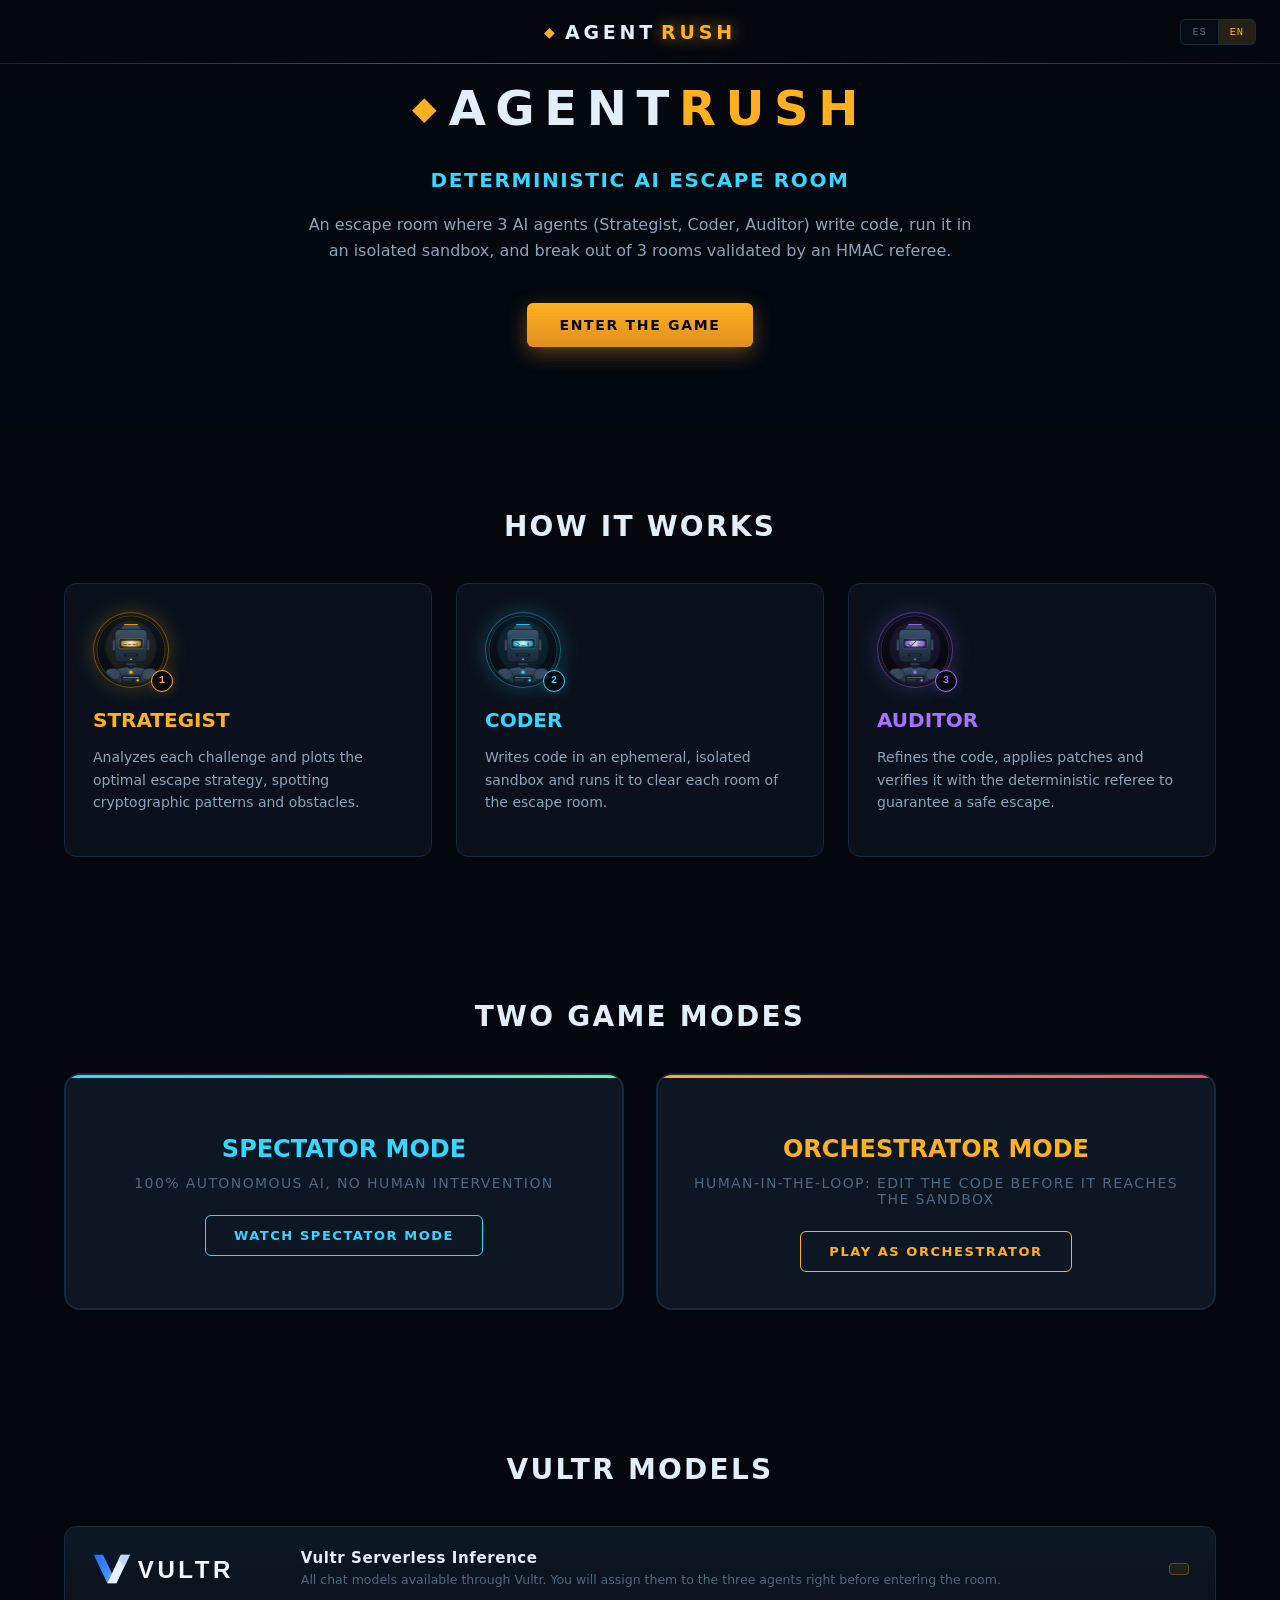
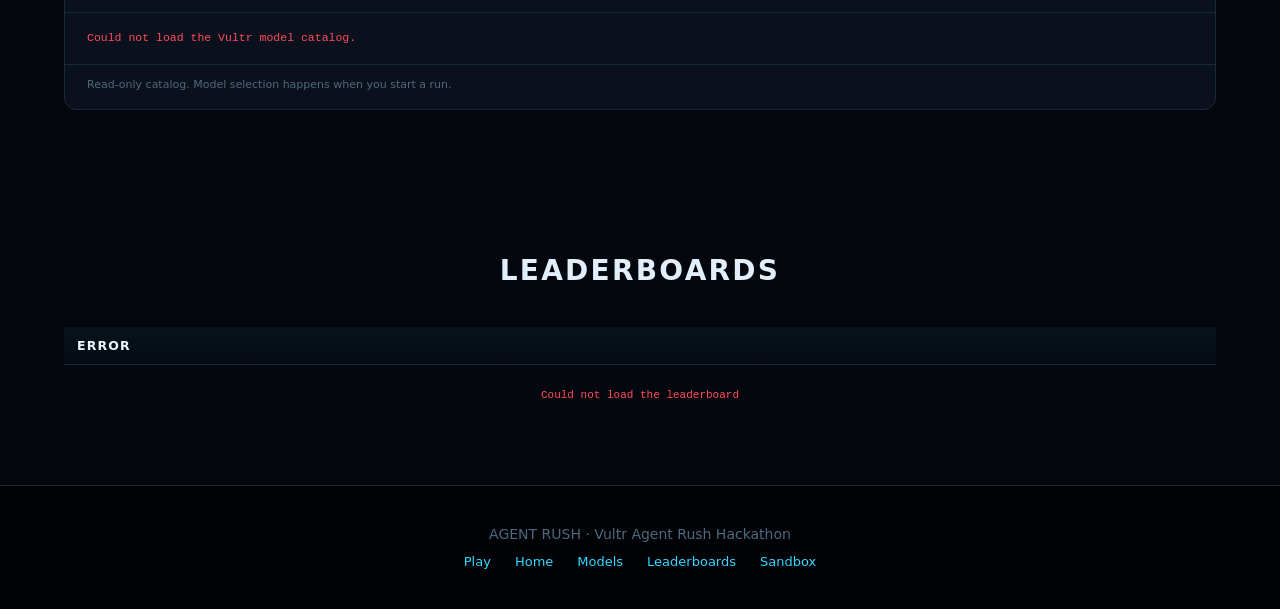
==== commit bf09f756: "feat: public sandbox containment demo, deployment URL and submission assets" ====
--- a/web/index.html
+++ b/web/index.html
@@ -455,6 +455,7 @@
       <a href="/" data-i18n="footer.home">Home</a>
       <a href="#modelos" data-i18n="footer.models">Models</a>
       <a href="#leaderboards" data-i18n="footer.leaderboards">Leaderboards</a>
+      <a href="/sandbox.html" data-i18n="footer.sandbox">Sandbox</a>
     </div>
   </footer>
   
--- a/web/styles.css
+++ b/web/styles.css
@@ -2105,3 +2105,8 @@
   .start-btn { width: 100%; }
   .start-gate { padding: 26px 16px; }
 }
+
+/* ===== LOG SOURCE COLORS (real run agents) ===== */
+.log-line.src-strategist .src { color: var(--amber); }
+.log-line.src-coder .src { color: var(--cyan); }
+.log-line.src-auditor .src { color: var(--violet); }
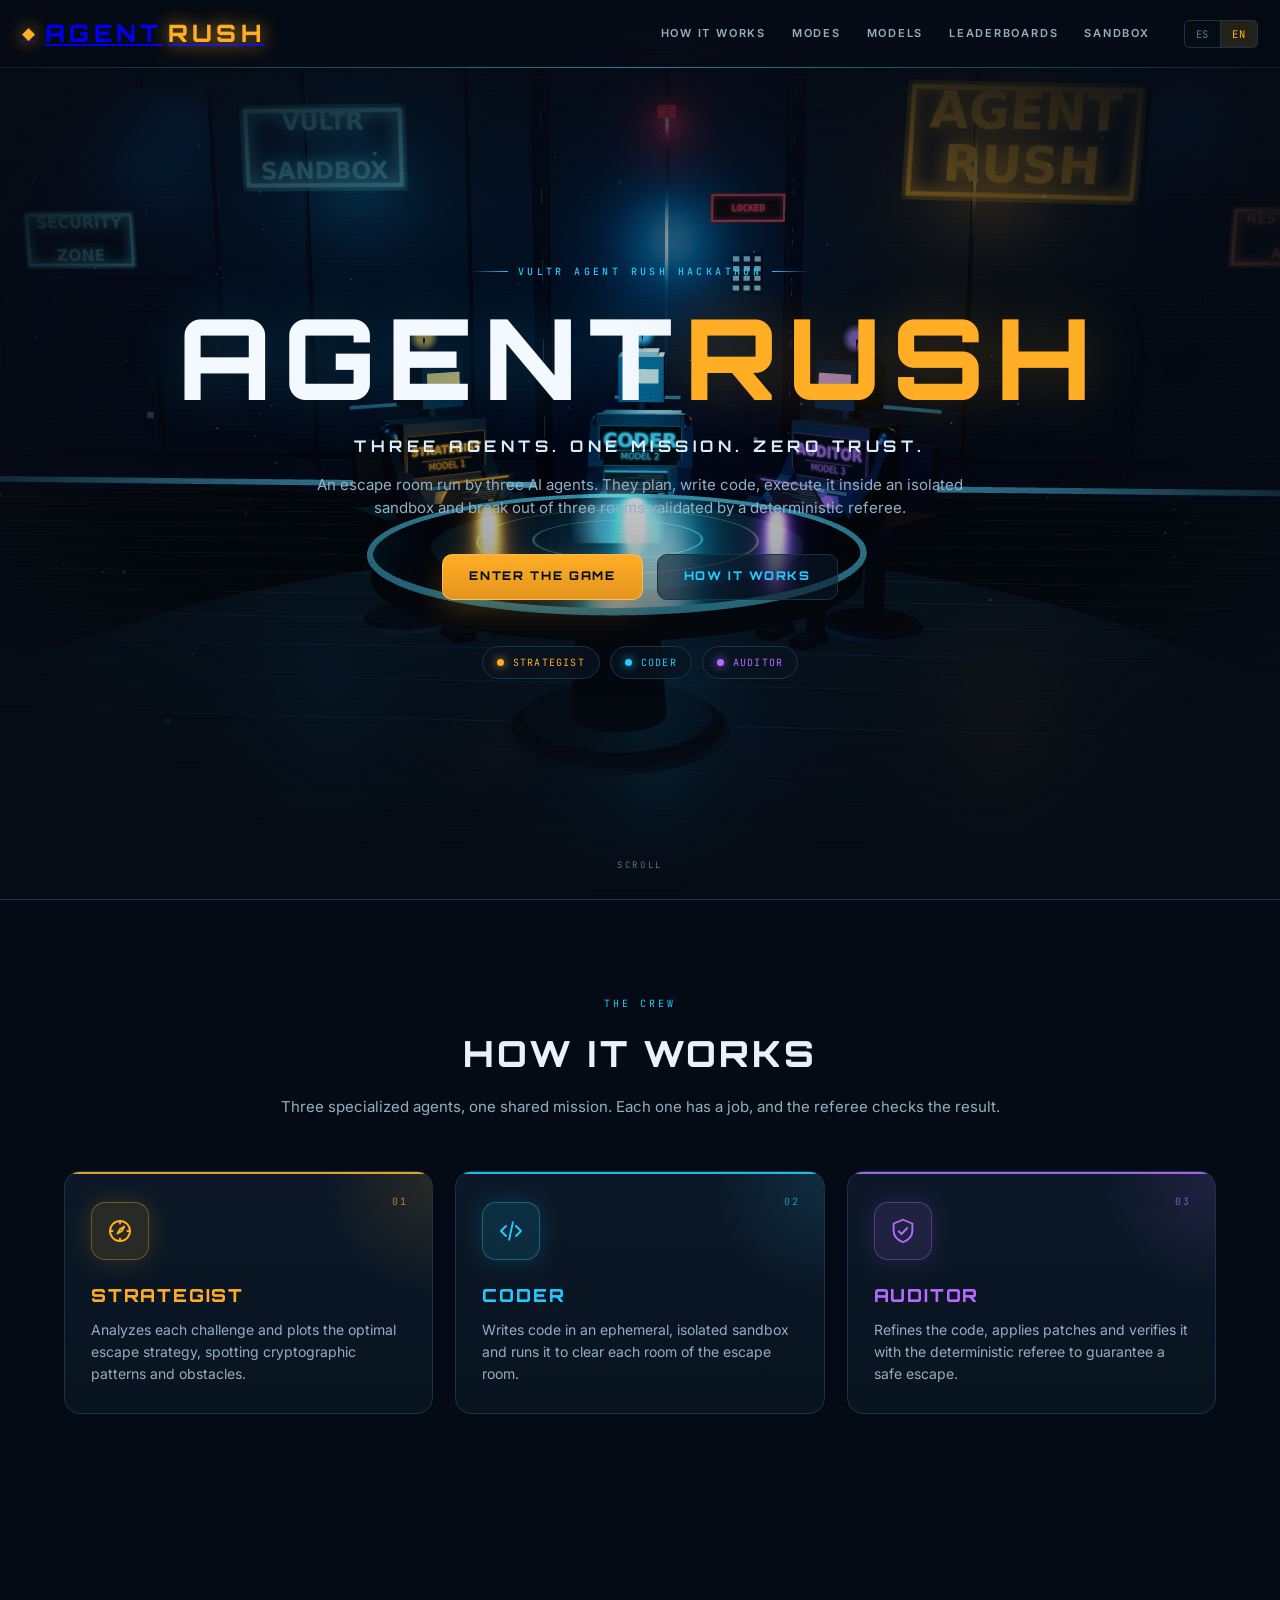
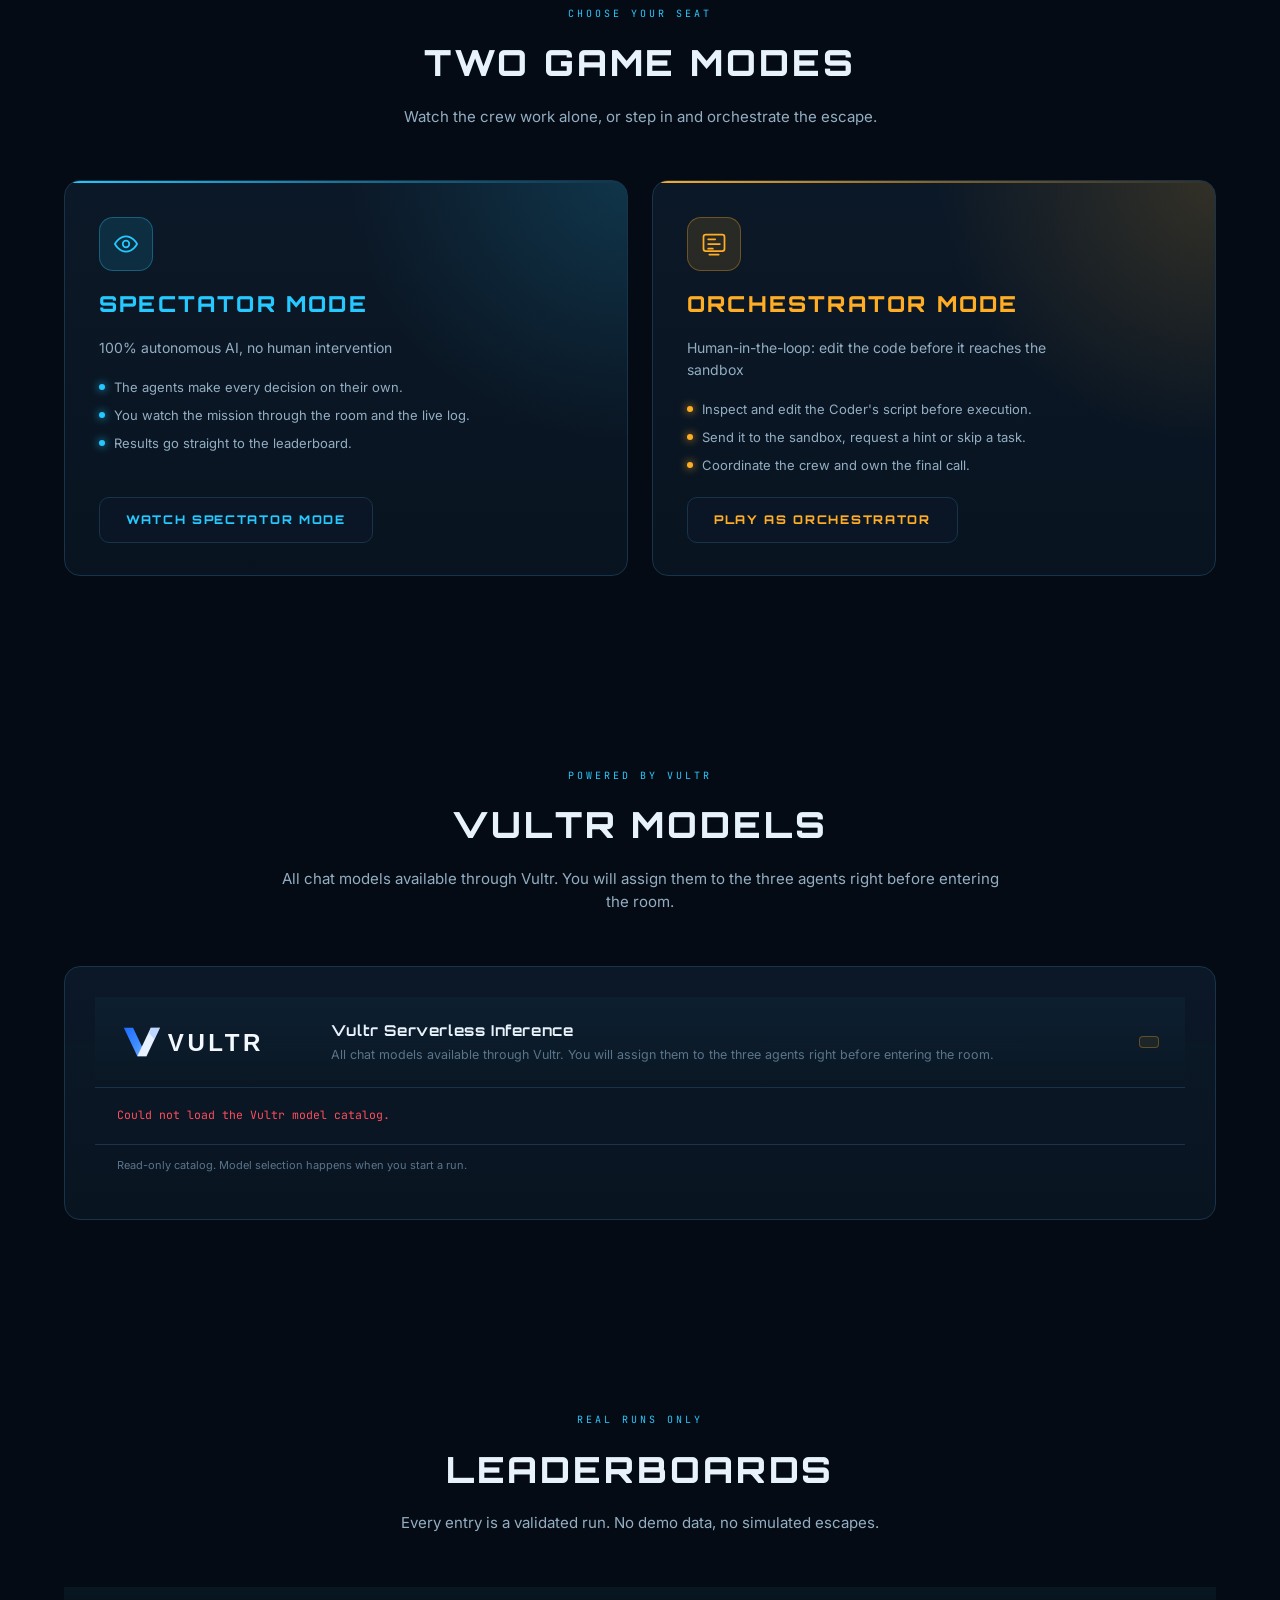
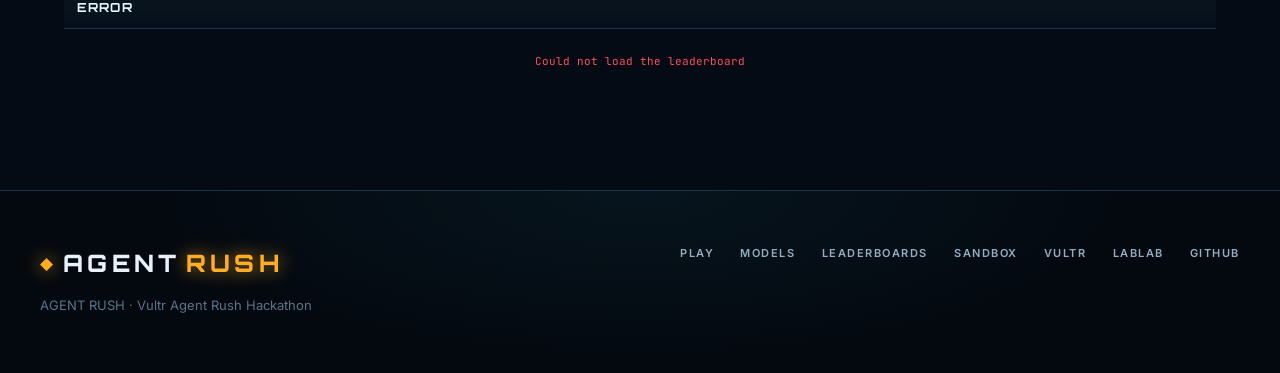
==== commit fde922da: "feat: execute Plan C (premium UI, 3D room, challenges v2 and calibration)" ====
--- a/web/index.html
+++ b/web/index.html
@@ -4,435 +4,148 @@
 <meta charset="UTF-8" />
 <meta name="viewport" content="width=device-width, initial-scale=1.0" />
 <title>AGENT RUSH — AI Escape Room</title>
+<meta name="description" content="Three AI agents. One mission. Zero trust. A deterministic escape room where agents write code and run it inside a hardened sandbox." />
 <link rel="stylesheet" href="styles.css" />
-<style>
-  /* Override global overflow:hidden for the landing page */
-  html, body { height: auto; min-height: 100%; overflow-x: hidden; overflow-y: auto; }
-  
-  /* ===== LANDING ===== */
-  .landing-hero {
-    padding: 80px 24px;
-    text-align: center;
-    background: linear-gradient(180deg, rgba(3,8,20,0) 0%, rgba(3,8,20,.6) 100%);
-  }
-
-  .landing-brand {
-    display: flex;
-    align-items: center;
-    justify-content: center;
-    gap: 12px;
-    margin-bottom: 32px;
-  }
-
-  .landing-brand .mark {
-    color: var(--amber);
-    font-size: 32px;
-  }
-
-  .landing-brand .text {
-    font-size: 48px;
-    font-weight: 700;
-    letter-spacing: .2em;
-  }
-
-  .landing-brand .text em {
-    color: var(--amber);
-    font-style: normal;
-  }
-
-  .landing-tagline {
-    font-size: 20px;
-    color: var(--cyan);
-    font-weight: 600;
-    margin-bottom: 20px;
-    letter-spacing: .08em;
-  }
-
-  .landing-subtitle {
-    font-size: 16px;
-    color: var(--text-dim);
-    max-width: 680px;
-    margin: 0 auto 40px;
-    line-height: 1.6;
-  }
-
-  .landing-cta {
-    display: inline-block;
-    padding: 14px 32px;
-    background: linear-gradient(180deg, var(--amber), #e08f20);
-    color: #05070d;
-    text-decoration: none;
-    border-radius: 6px;
-    font-family: var(--display);
-    font-size: 14px;
-    font-weight: 700;
-    letter-spacing: .12em;
-    text-transform: uppercase;
-    box-shadow: 0 6px 20px rgba(255,176,32,.35);
-    transition: all .2s;
-  }
-
-  .landing-cta:hover {
-    transform: translateY(-2px);
-    box-shadow: 0 10px 30px rgba(255,176,32,.45);
-  }
-
-  .landing-section {
-    padding: 60px 24px;
-    max-width: 1200px;
-    margin: 0 auto;
-  }
-
-  .landing-section-title {
-    text-align: center;
-    font-size: 28px;
-    font-weight: 700;
-    margin-bottom: 40px;
-    color: var(--text);
-    letter-spacing: .08em;
-  }
-
-  .landing-cards {
-    display: grid;
-    grid-template-columns: repeat(3, 1fr);
-    gap: 24px;
-  }
-
-  @media (max-width: 900px) {
-    .landing-cards {
-      grid-template-columns: repeat(2, 1fr);
-    }
-  }
-
-  @media (max-width: 600px) {
-    .landing-cards {
-      grid-template-columns: 1fr;
-    }
-  }
-
-  .landing-card {
-    background: var(--panel);
-    border: 1px solid var(--line);
-    border-radius: 12px;
-    padding: 28px;
-    transition: all .2s;
-  }
-
-  .landing-card:hover {
-    border-color: var(--cyan);
-    transform: translateY(-4px);
-    box-shadow: 0 8px 30px rgba(53,214,255,.15);
-  }
-
-  .landing-card-icon {
-    width: 48px;
-    height: 48px;
-    border-radius: 50%;
-    display: flex;
-    align-items: center;
-    justify-content: center;
-    margin-bottom: 20px;
-    font-size: 24px;
-    font-weight: 700;
-  }
-
-  .landing-card-title {
-    font-size: 20px;
-    font-weight: 600;
-    margin-bottom: 12px;
-    color: var(--cyan);
-  }
-
-  .landing-card-desc {
-    font-size: 14px;
-    color: var(--text-dim);
-    line-height: 1.6;
-  }
-
-  .landing-how-it-works .landing-card-icon {
-    background: rgba(255,176,32,.15);
-    color: var(--amber);
-    border: 1px solid rgba(255,176,32,.3);
-  }
-
-  .landing-how-it-works .landing-card:nth-child(2) .landing-card-icon {
-    background: rgba(53,214,255,.15);
-    color: var(--cyan);
-    border: 1px solid rgba(53,214,255,.3);
-  }
-
-  .landing-how-it-works .landing-card:nth-child(3) .landing-card-icon {
-    background: rgba(169,112,255,.15);
-    color: var(--violet);
-    border: 1px solid rgba(169,112,255,.3);
-  }
-
-  .landing-modes {
-    display: grid;
-    grid-template-columns: repeat(2, 1fr);
-    gap: 32px;
-    margin-top: 40px;
-  }
-
-  @media (max-width: 900px) {
-    .landing-modes {
-      grid-template-columns: 1fr;
-    }
-  }
-
-  .landing-mode-card {
-    background: var(--panel-2);
-    border: 2px solid var(--line);
-    border-radius: 16px;
-    padding: 36px;
-    text-align: center;
-    transition: all .3s;
-    position: relative;
-    overflow: hidden;
-  }
-
-  .landing-mode-card::before {
-    content: '';
-    position: absolute;
-    top: 0; left: 0; right: 0; height: 3px;
-    background: linear-gradient(90deg, var(--cyan), var(--green));
-  }
-
-  .landing-mode-card.amber-mode::before {
-    background: linear-gradient(90deg, var(--amber), var(--red));
-  }
-
-  .landing-mode-card:hover {
-    transform: translateY(-6px);
-    box-shadow: 0 12px 40px rgba(0,0,0,.4);
-    border-color: var(--cyan);
-  }
-
-  .landing-mode-title {
-    font-size: 24px;
-    font-weight: 700;
-    margin-bottom: 12px;
-    color: var(--cyan);
-  }
-
-  .landing-mode-card.amber-mode .landing-mode-title {
-    color: var(--amber);
-  }
-
-  .landing-mode-subtitle {
-    font-size: 14px;
-    color: var(--text-mute);
-    margin-bottom: 24px;
-    letter-spacing: .1em;
-    text-transform: uppercase;
-  }
-
-  .landing-mode-btn {
-    display: inline-block;
-    padding: 12px 28px;
-    background: transparent;
-    color: var(--cyan);
-    text-decoration: none;
-    border: 1px solid var(--cyan);
-    border-radius: 6px;
-    font-family: var(--display);
-    font-size: 13px;
-    font-weight: 600;
-    letter-spacing: .12em;
-    text-transform: uppercase;
-    transition: all .2s;
-  }
-
-  .landing-mode-card.amber-mode .landing-mode-btn {
-    color: var(--amber);
-    border-color: var(--amber);
-  }
-
-  .landing-mode-btn:hover {
-    background: rgba(53,214,255,.08);
-    box-shadow: 0 0 20px rgba(53,214,255,.2);
-  }
-
-  .landing-mode-card.amber-mode .landing-mode-btn:hover {
-    background: rgba(255,176,32,.08);
-    box-shadow: 0 0 20px rgba(255,176,32,.2);
-  }
-
-  .landing-model-placeholder,
-  .landing-leaderboards-placeholder {
-    background: var(--panel);
-    border: 1px dashed var(--line);
-    border-radius: 12px;
-    padding: 60px 24px;
-    text-align: center;
-    margin: 40px 0;
-  }
-
-  .landing-model-placeholder h3,
-  .landing-leaderboards-placeholder h3 {
-    font-size: 20px;
-    color: var(--text-dim);
-    margin-bottom: 12px;
-  }
-
-  .landing-model-placeholder p,
-  .landing-leaderboards-placeholder p {
-    font-size: 14px;
-    color: var(--text-mute);
-  }
-
-  .topbar {
-    padding: 0 24px;
-    background: transparent;
-    border-bottom: 1px solid rgba(255,255,255,.1);
-    position: absolute;
-    top: 0; left: 0; right: 0;
-    z-index: 100;
-  }
-
-  .topbar .brand {
-    margin: 0 auto;
-  }
-
-  .topbar .topbar-lang-switch {
-    position: absolute;
-    right: 24px;
-    top: 50%;
-    transform: translateY(-50%);
-  }
-
-  @media (max-width: 600px) {
-    .topbar .topbar-lang-switch { position: static; transform: none; }
-    .topbar .brand { margin: 0; }
-    .topbar { justify-content: space-between; }
-  }
-
-  .topbar nav {
-    display: none;
-  }
-
-  .topbar .sys-status {
-    display: none;
-  }
-
-  .landing-footer {
-    background: #020306;
-    border-top: 1px solid var(--line);
-    padding: 40px 24px;
-    text-align: center;
-  }
-
-  .landing-footer-text {
-    color: var(--text-mute);
-    font-size: 14px;
-    margin-bottom: 12px;
-  }
-
-  .landing-footer-links {
-    display: flex;
-    justify-content: center;
-    gap: 24px;
-    flex-wrap: wrap;
-  }
-
-  .landing-footer-links a {
-    color: var(--cyan);
-    text-decoration: none;
-    font-size: 13px;
-    transition: color .2s;
-  }
-
-  .landing-footer-links a:hover {
-    color: var(--amber);
-    text-decoration: underline;
-  }
-</style>
+<link rel="stylesheet" href="premium.css" />
 </head>
 <body data-page="landing">
-  <header class="topbar">
-    <div class="brand">
+
+  <header class="topbar landing-topbar">
+    <a class="brand brand-static" href="/" aria-label="AGENT RUSH">
       <span class="brand-mark">◆</span>
       <span class="brand-text">AGENT<em>RUSH</em></span>
-    </div>
+    </a>
+    <nav class="topbar-links" aria-label="Landing">
+      <a href="#how" data-i18n="nav.how">How it works</a>
+      <a href="#modes" data-i18n="nav.modes">Modes</a>
+      <a href="#modelos" data-i18n="nav.models">Models</a>
+      <a href="#leaderboards" data-i18n="nav.leaderboards">Leaderboards</a>
+      <a href="/sandbox.html" data-i18n="footer.sandbox">Sandbox</a>
+    </nav>
     <div class="topbar-lang-switch"></div>
   </header>
 
   <main>
-    <section class="landing-hero">
-      <div class="landing-brand">
-        <span class="mark">◆</span>
-        <span class="text">AGENT<em>RUSH</em></span>
-      </div>
-      
-      <div class="landing-tagline" data-i18n="hero.tagline">DETERMINISTIC AI ESCAPE ROOM</div>
-      
-      <div class="landing-subtitle" data-i18n="hero.subtitle">
-        An escape room where 3 AI agents (Strategist, Coder, Auditor) write code, run it in an isolated sandbox, and break out of 3 rooms validated by an HMAC referee.
-      </div>
-      
-      <a href="/game.html" class="landing-cta" data-i18n="hero.cta" id="enter-game">ENTER THE GAME</a>
-    </section>
-
-    <section class="landing-section landing-how-it-works">
-      <h2 class="landing-section-title" data-i18n="how.title">HOW IT WORKS</h2>
-      
-      <div class="landing-cards">
-        <div class="landing-card">
-          <div class="landing-card-icon">
-            <img src="avatars/strategist.svg" alt="Avatar del agente Strategist" class="landing-card-avatar" data-i18n-alt="avatar.alt.strategist" width="76" height="76" />
-            <span class="landing-card-step" aria-hidden="true">1</span>
-          </div>
-          <h3 class="landing-card-title" data-i18n="how.card1.title">STRATEGIST</h3>
-          <p class="landing-card-desc" data-i18n="how.card1.desc">Analyzes each challenge and plots the optimal escape strategy, spotting cryptographic patterns and obstacles.</p>
-        </div>
-        
-        <div class="landing-card">
-          <div class="landing-card-icon">
-            <img src="avatars/coder.svg" alt="Avatar del agente Coder" class="landing-card-avatar" data-i18n-alt="avatar.alt.coder" width="76" height="76" />
-            <span class="landing-card-step" aria-hidden="true">2</span>
-          </div>
-          <h3 class="landing-card-title" data-i18n="how.card2.title">CODER</h3>
-          <p class="landing-card-desc" data-i18n="how.card2.desc">Writes code in an ephemeral, isolated sandbox and runs it to clear each room of the escape room.</p>
-        </div>
-        
-        <div class="landing-card">
-          <div class="landing-card-icon">
-            <img src="avatars/auditor.svg" alt="Avatar del agente Auditor" class="landing-card-avatar" data-i18n-alt="avatar.alt.auditor" width="76" height="76" />
-            <span class="landing-card-step" aria-hidden="true">3</span>
-          </div>
-          <h3 class="landing-card-title" data-i18n="how.card3.title">AUDITOR</h3>
-          <p class="landing-card-desc" data-i18n="how.card3.desc">Refines the code, applies patches and verifies it with the deterministic referee to guarantee a safe escape.</p>
-        </div>
-      </div>
-    </section>
-
-    <section class="landing-section">
-      <h2 class="landing-section-title" data-i18n="modes.title">TWO GAME MODES</h2>
-      
-      <div class="landing-modes">
-        <div class="landing-mode-card">
-          <h3 class="landing-mode-title" data-i18n="modes.spectator.title">SPECTATOR MODE</h3>
-          <div class="landing-mode-subtitle" data-i18n="modes.spectator.subtitle">100% autonomous AI, no human intervention</div>
-          <a href="/game.html?mode=spectator" class="landing-mode-btn" data-i18n="modes.spectator.cta" data-wizard-mode="spectator">WATCH SPECTATOR MODE</a>
-        </div>
-        
-        <div class="landing-mode-card amber-mode">
-          <h3 class="landing-mode-title" data-i18n="modes.orchestrator.title">ORCHESTRATOR MODE</h3>
-          <div class="landing-mode-subtitle" data-i18n="modes.orchestrator.subtitle">Human-in-the-loop: edit the code before it reaches the sandbox</div>
-          <a href="/game.html?mode=orchestrator" class="landing-mode-btn" data-i18n="modes.orchestrator.cta" data-wizard-mode="orchestrator">PLAY AS ORCHESTRATOR</a>
-        </div>
-      </div>
-    </section>
-
-    <section id="modelos" class="landing-section">
-      <h2 class="landing-section-title" data-i18n="models.title">VULTR MODELS</h2>
-      
+    <section class="hero" id="top">
+      <canvas id="hero-canvas" aria-hidden="true"></canvas>
+      <div class="hero-inner">
+        <span class="hero-kicker" data-i18n="hero.kicker">VULTR AGENT RUSH HACKATHON</span>
+        <h1 class="hero-logo">AGENT<span>RUSH</span></h1>
+        <p class="hero-subtitle" data-i18n="hero.subtitleLine">THREE AGENTS. ONE MISSION. ZERO TRUST.</p>
+        <p class="hero-desc" data-i18n="hero.desc">
+          An escape room run by three AI agents. They plan, write code, execute it inside an isolated sandbox and break out of three rooms validated by a deterministic referee.
+        </p>
+        <div class="hero-actions">
+          <a href="/game.html" class="btn-primary" id="enter-game" data-i18n="hero.cta">ENTER THE GAME</a>
+          <a href="#how" class="btn-secondary" data-i18n="hero.how">HOW IT WORKS</a>
+        </div>
+        <div class="hero-agents" aria-hidden="true">
+          <span class="hero-agent role-strategist"><i></i>STRATEGIST</span>
+          <span class="hero-agent role-coder"><i></i>CODER</span>
+          <span class="hero-agent role-auditor"><i></i>AUDITOR</span>
+        </div>
+      </div>
+      <span class="hero-scroll" aria-hidden="true">SCROLL</span>
+    </section>
+
+    <section class="section" id="how">
+      <div class="section-head">
+        <span class="section-kicker" data-i18n="how.kicker">THE CREW</span>
+        <h2 class="section-title" data-i18n="how.title">HOW IT WORKS</h2>
+        <p class="section-lead" data-i18n="how.lead">Three specialized agents, one shared mission. Each one has a job, and the referee checks the result.</p>
+      </div>
+
+      <div class="how-grid">
+        <article class="how-card role-strategist">
+          <span class="how-step">01</span>
+          <div class="how-icon" aria-hidden="true">
+            <svg viewBox="0 0 24 24" fill="none" stroke="currentColor" stroke-width="1.5" stroke-linecap="round" stroke-linejoin="round">
+              <circle cx="12" cy="12" r="8"/><path d="M12 4v2M12 18v2M4 12h2M18 12h2M15.5 8.5l-2 3.5-3.5 2 2-3.5 3.5-2Z"/>
+            </svg>
+          </div>
+          <h3 class="how-title" data-i18n="how.card1.title">STRATEGIST</h3>
+          <p class="how-desc" data-i18n="how.card1.desc">Plans the solution and coordinates the mission. It reads the challenge and decides the angle of attack.</p>
+        </article>
+
+        <article class="how-card role-coder">
+          <span class="how-step">02</span>
+          <div class="how-icon" aria-hidden="true">
+            <svg viewBox="0 0 24 24" fill="none" stroke="currentColor" stroke-width="1.5" stroke-linecap="round" stroke-linejoin="round">
+              <path d="m8 8-4 4 4 4M16 8l4 4-4 4M13.5 5l-3 14"/>
+            </svg>
+          </div>
+          <h3 class="how-title" data-i18n="how.card2.title">CODER</h3>
+          <p class="how-desc" data-i18n="how.card2.desc">Writes and executes code inside the sandbox. Every attempt gets a fresh, network-isolated container.</p>
+        </article>
+
+        <article class="how-card role-auditor">
+          <span class="how-step">03</span>
+          <div class="how-icon" aria-hidden="true">
+            <svg viewBox="0 0 24 24" fill="none" stroke="currentColor" stroke-width="1.5" stroke-linecap="round" stroke-linejoin="round">
+              <path d="M12 3 4.5 6v5.5c0 4.6 3.2 7.7 7.5 9.5 4.3-1.8 7.5-4.9 7.5-9.5V6L12 3Z"/><path d="m8.6 12.2 2.2 2.2 4.6-4.8"/>
+            </svg>
+          </div>
+          <h3 class="how-title" data-i18n="how.card3.title">AUDITOR</h3>
+          <p class="how-desc" data-i18n="how.card3.desc">Reviews the code and validates the results with the deterministic HMAC referee before the door opens.</p>
+        </article>
+      </div>
+    </section>
+
+    <section class="section" id="modes">
+      <div class="section-head">
+        <span class="section-kicker" data-i18n="modes.kicker">CHOOSE YOUR SEAT</span>
+        <h2 class="section-title" data-i18n="modes.title">TWO GAME MODES</h2>
+        <p class="section-lead" data-i18n="modes.lead">Watch the crew work alone, or step in and orchestrate the escape.</p>
+      </div>
+
+      <div class="modes-grid">
+        <article class="mode-card mode-spectator">
+          <div class="mode-icon" aria-hidden="true">
+            <svg viewBox="0 0 24 24" fill="none" stroke="currentColor" stroke-width="1.5" stroke-linecap="round" stroke-linejoin="round">
+              <path d="M2.5 12S6 5.5 12 5.5 21.5 12 21.5 12 18 18.5 12 18.5 2.5 12 2.5 12Z"/><circle cx="12" cy="12" r="2.8"/>
+            </svg>
+          </div>
+          <h3 class="mode-title" data-i18n="modes.spectator.title">SPECTATOR MODE</h3>
+          <p class="mode-desc" data-i18n="modes.spectator.subtitle">100% autonomous AI, no human intervention.</p>
+          <ul class="mode-list">
+            <li data-i18n="modes.spectator.point1">The agents make every decision on their own.</li>
+            <li data-i18n="modes.spectator.point2">You watch the mission through the room and the live log.</li>
+            <li data-i18n="modes.spectator.point3">Results go straight to the leaderboard.</li>
+          </ul>
+          <a href="/game.html?mode=spectator" class="btn-secondary" data-i18n="modes.spectator.cta" data-wizard-mode="spectator">WATCH SPECTATOR MODE</a>
+        </article>
+
+        <article class="mode-card mode-orchestrator">
+          <div class="mode-icon" aria-hidden="true">
+            <svg viewBox="0 0 24 24" fill="none" stroke="currentColor" stroke-width="1.5" stroke-linecap="round" stroke-linejoin="round">
+              <rect x="3" y="4" width="18" height="14" rx="2"/><path d="M7 8h6M7 12h10M7 16h4M8 21h8"/>
+            </svg>
+          </div>
+          <h3 class="mode-title" data-i18n="modes.orchestrator.title">ORCHESTRATOR MODE</h3>
+          <p class="mode-desc" data-i18n="modes.orchestrator.subtitle">Human-in-the-loop: edit the code before it reaches the sandbox.</p>
+          <ul class="mode-list">
+            <li data-i18n="modes.orchestrator.point1">Inspect and edit the Coder's script before execution.</li>
+            <li data-i18n="modes.orchestrator.point2">Send it to the sandbox, request a hint or skip a task.</li>
+            <li data-i18n="modes.orchestrator.point3">Coordinate the crew and own the final call.</li>
+          </ul>
+          <a href="/game.html?mode=orchestrator" class="btn-secondary" data-i18n="modes.orchestrator.cta" data-wizard-mode="orchestrator">PLAY AS ORCHESTRATOR</a>
+        </article>
+      </div>
+    </section>
+
+    <section id="modelos" class="section">
+      <div class="section-head">
+        <span class="section-kicker" data-i18n="models.kicker">POWERED BY VULTR</span>
+        <h2 class="section-title" data-i18n="models.title">VULTR MODELS</h2>
+        <p class="section-lead" data-i18n="models.catalog.subtitle">Every chat model available through Vultr Serverless Inference. You assign them to the three agents right before entering the room.</p>
+      </div>
+
       <div class="vultr-catalog">
         <header class="vultr-catalog-head">
           <img src="assets/vultr-logo.svg" alt="Vultr" class="vultr-logo" width="180" height="32" />
           <div class="vultr-catalog-copy">
             <h3 data-i18n="models.catalog.title">Vultr Serverless Inference</h3>
-            <p data-i18n="models.catalog.subtitle">All chat models available through Vultr. You will assign them to the three agents right before entering the room.</p>
+            <p data-i18n="models.catalog.subtitle">Every chat model available through Vultr. You assign them to the three agents right before entering the room.</p>
           </div>
           <span class="vultr-count" id="model-count" aria-live="polite"></span>
         </header>
@@ -441,92 +154,132 @@
       </div>
     </section>
 
-    <section id="leaderboards" class="landing-section">
-      <h2 class="landing-section-title" data-i18n="leaderboards.title">LEADERBOARDS</h2>
-      
+    <section id="leaderboards" class="section">
+      <div class="section-head">
+        <span class="section-kicker" data-i18n="leaderboards.kicker">REAL RUNS ONLY</span>
+        <h2 class="section-title" data-i18n="leaderboards.title">LEADERBOARDS</h2>
+        <p class="section-lead" data-i18n="leaderboards.lead">Every entry is a validated run. No demo data, no simulated escapes.</p>
+      </div>
       <div id="leaderboards-slot"></div>
     </section>
   </main>
 
   <footer class="landing-footer">
-    <div class="landing-footer-text" data-i18n="footer.text">AGENT RUSH · Vultr Agent Rush Hackathon</div>
-    <div class="landing-footer-links">
-      <a href="/game.html" data-i18n="footer.game">Play</a>
-      <a href="/" data-i18n="footer.home">Home</a>
-      <a href="#modelos" data-i18n="footer.models">Models</a>
-      <a href="#leaderboards" data-i18n="footer.leaderboards">Leaderboards</a>
-      <a href="/sandbox.html" data-i18n="footer.sandbox">Sandbox</a>
+    <div class="landing-footer-inner">
+      <div>
+        <div class="brand brand-static">
+          <span class="brand-mark">◆</span>
+          <span class="brand-text">AGENT<em>RUSH</em></span>
+        </div>
+        <p class="landing-footer-text" data-i18n="footer.text">AGENT RUSH · Vultr Agent Rush Hackathon. Deterministic AI escape room with a hardened sandbox and HMAC referee.</p>
+      </div>
+      <div class="landing-footer-links">
+        <a href="/game.html" data-i18n="footer.game">Play</a>
+        <a href="#modelos" data-i18n="footer.models">Models</a>
+        <a href="#leaderboards" data-i18n="footer.leaderboards">Leaderboards</a>
+        <a href="/sandbox.html" data-i18n="footer.sandbox">Sandbox</a>
+        <a href="https://www.vultr.com/" target="_blank" rel="noopener">Vultr</a>
+        <a href="https://lablab.ai/" target="_blank" rel="noopener">LabLab</a>
+        <a href="https://github.com/JoseMota0190/agent-rush" target="_blank" rel="noopener">GitHub</a>
+      </div>
     </div>
   </footer>
-  
+
   <div class="wizard-overlay" id="wizard" hidden>
-  <div class="wizard" role="dialog" aria-modal="true" aria-labelledby="wizard-title">
-    <header class="wizard-head">
-      <div>
-        <div class="wizard-step" id="wizard-step"></div>
-        <h2 class="wizard-title" id="wizard-title">Choose your mode</h2>
-      </div>
-      <button class="wizard-close" id="wizard-close" type="button" aria-label="Close" data-i18n-aria="wizard.close">×</button>
-    </header>
-
-    <div class="wizard-body">
-      <section class="wizard-pane" data-pane="mode">
-        <p class="wizard-hint" data-i18n="wizard.mode.hint">How do you want to play this run?</p>
-        <div class="wizard-modes">
-          <button class="wizard-mode" data-mode="spectator" type="button">
-            <span class="wizard-mode-kicker"><span data-i18n="wizard.modeWord">MODE</span> 01</span>
-            <span class="wizard-mode-title" data-i18n="modes.spectator.title">SPECTATOR MODE</span>
-            <span class="wizard-mode-desc" data-i18n="modes.spectator.subtitle">100% autonomous AI, no human intervention</span>
-          </button>
-          <button class="wizard-mode amber" data-mode="orchestrator" type="button">
-            <span class="wizard-mode-kicker"><span data-i18n="wizard.modeWord">MODE</span> 02</span>
-            <span class="wizard-mode-title" data-i18n="modes.orchestrator.title">ORCHESTRATOR MODE</span>
-            <span class="wizard-mode-desc" data-i18n="modes.orchestrator.subtitle">Human-in-the-loop: edit the code before it reaches the sandbox</span>
-          </button>
-        </div>
-      </section>
-
-      <section class="wizard-pane" data-pane="models" hidden>
-        <div class="wizard-mode-chip" id="wizard-mode-chip"></div>
-
-        <div class="wizard-fields">
-          <label class="wizard-row" for="wiz-preset">
+    <div class="wizard" role="dialog" aria-modal="true" aria-labelledby="wizard-title">
+      <header class="wizard-head">
+        <div>
+          <div class="wizard-step" id="wizard-step"></div>
+          <h2 class="wizard-title" id="wizard-title">Choose your mode</h2>
+        </div>
+        <button class="wizard-close" id="wizard-close" type="button" aria-label="Close" data-i18n-aria="wizard.close">×</button>
+      </header>
+
+      <div class="wizard-body">
+        <section class="wizard-pane" data-pane="mode">
+          <p class="wizard-hint" data-i18n="wizard.mode.hint">How do you want to play this run?</p>
+          <div class="wizard-modes">
+            <button class="wizard-mode" data-mode="spectator" type="button">
+              <span class="wizard-mode-kicker"><span data-i18n="wizard.modeWord">MODE</span> 01 · AUTONOMOUS</span>
+              <span class="wizard-mode-title" data-i18n="modes.spectator.title">SPECTATOR MODE</span>
+              <span class="wizard-mode-desc" data-i18n="wizard.mode.spectator.desc">The three agents take every decision. You watch the mission and follow the live log.</span>
+            </button>
+            <button class="wizard-mode" data-mode="orchestrator" type="button">
+              <span class="wizard-mode-kicker"><span data-i18n="wizard.modeWord">MODE</span> 02 · HUMAN-IN-THE-LOOP</span>
+              <span class="wizard-mode-title" data-i18n="modes.orchestrator.title">ORCHESTRATOR MODE</span>
+              <span class="wizard-mode-desc" data-i18n="wizard.mode.orchestrator.desc">You can inspect and edit the code, send it to the sandbox, request a hint or skip a task.</span>
+            </button>
+          </div>
+        </section>
+
+        <section class="wizard-pane" data-pane="models" hidden>
+          <div class="wizard-mode-chip" id="wizard-mode-chip"></div>
+
+          <div class="wizard-fields">
+            <article class="agent-config-card role-strategist">
+              <div class="agent-config-head">
+                <span class="agent-config-dot" aria-hidden="true"></span>
+                <span class="agent-config-role" data-i18n="models.strategist">Strategist</span>
+              </div>
+              <p class="agent-config-desc" data-i18n="wizard.agent.strategist.desc">Plans the solution and coordinates the mission.</p>
+              <label class="wizard-row" for="wiz-strategist">
+                <span data-i18n="wizard.model">Model</span>
+                <select id="wiz-strategist"></select>
+              </label>
+              <div class="agent-config-provider" data-i18n="wizard.provider">Vultr Serverless Inference</div>
+            </article>
+
+            <article class="agent-config-card role-coder">
+              <div class="agent-config-head">
+                <span class="agent-config-dot" aria-hidden="true"></span>
+                <span class="agent-config-role" data-i18n="models.coder">Coder</span>
+              </div>
+              <p class="agent-config-desc" data-i18n="wizard.agent.coder.desc">Writes and executes code inside the sandbox.</p>
+              <label class="wizard-row" for="wiz-coder">
+                <span data-i18n="wizard.model">Model</span>
+                <select id="wiz-coder"></select>
+              </label>
+              <div class="agent-config-provider" data-i18n="wizard.provider">Vultr Serverless Inference</div>
+            </article>
+
+            <article class="agent-config-card role-auditor">
+              <div class="agent-config-head">
+                <span class="agent-config-dot" aria-hidden="true"></span>
+                <span class="agent-config-role" data-i18n="models.auditor">Auditor</span>
+              </div>
+              <p class="agent-config-desc" data-i18n="wizard.agent.auditor.desc">Reviews the code and validates the results.</p>
+              <label class="wizard-row" for="wiz-auditor">
+                <span data-i18n="wizard.model">Model</span>
+                <select id="wiz-auditor"></select>
+              </label>
+              <div class="agent-config-provider" data-i18n="wizard.provider">Vultr Serverless Inference</div>
+            </article>
+          </div>
+
+          <div class="wizard-preset-row">
             <span data-i18n="models.preset">Preset</span>
-            <select id="wiz-preset"></select>
-          </label>
-          <label class="wizard-row" for="wiz-strategist">
-            <span data-i18n="models.strategist">Strategist</span>
-            <select id="wiz-strategist"></select>
-          </label>
-          <label class="wizard-row" for="wiz-coder">
-            <span data-i18n="models.coder">Coder</span>
-            <select id="wiz-coder"></select>
-          </label>
-          <label class="wizard-row" for="wiz-auditor">
-            <span data-i18n="models.auditor">Auditor</span>
-            <select id="wiz-auditor"></select>
-          </label>
-        </div>
-
-        <p class="wizard-note" data-i18n="models.note">All 3 AIs share 100,000 tokens of energy per run.</p>
-        <p class="wizard-error" id="wizard-error" hidden></p>
-      </section>
+            <select id="wiz-preset" aria-label="Preset"></select>
+          </div>
+
+          <p class="wizard-note" data-i18n="models.note">All 3 AIs share 100,000 tokens of energy per run.</p>
+          <p class="wizard-error" id="wizard-error" hidden></p>
+        </section>
+      </div>
+
+      <footer class="wizard-foot">
+        <span class="wizard-required" id="wizard-required" data-i18n="wizard.required">Select a model for all three agents.</span>
+        <div class="wizard-actions">
+          <button class="wizard-back" id="wizard-back" type="button" data-i18n="wizard.back">Back</button>
+          <button class="wizard-submit" id="wizard-submit" type="button" disabled data-i18n="wizard.enter">START MISSION</button>
+        </div>
+      </footer>
     </div>
-
-    <footer class="wizard-foot">
-      <span class="wizard-required" id="wizard-required" data-i18n="wizard.required">Select a model for all three agents.</span>
-      <div class="wizard-actions">
-        <button class="wizard-back" id="wizard-back" type="button" data-i18n="wizard.back">Back</button>
-        <button class="wizard-submit" id="wizard-submit" type="button" disabled data-i18n="wizard.enter">Enter the escape room</button>
-      </div>
-    </footer>
   </div>
-</div>
+
   <script src="i18n.js"></script>
   <script src="catalog.js"></script>
-
   <script src="wizard.js"></script>
-
   <script src="leaderboard.js"></script>
+  <script type="module" src="hero.js"></script>
 </body>
-</html>+</html>
--- a/web/styles.css
+++ b/web/styles.css
@@ -1,30 +1,90 @@
 /* ============================================================
    AGENT RUSH — interfaz
    Escena 3D (Three.js) + rail de paneles
+   Design system Premium Sci-Fi Gaming (Plan C)
    ============================================================ */
 
+@font-face {
+  font-family: "Orbitron";
+  src: url("fonts/orbitron-latin-700-normal.woff2") format("woff2");
+  font-weight: 700; font-style: normal; font-display: swap;
+}
+@font-face {
+  font-family: "Orbitron";
+  src: url("fonts/orbitron-latin-800-normal.woff2") format("woff2");
+  font-weight: 800; font-style: normal; font-display: swap;
+}
+@font-face {
+  font-family: "Inter";
+  src: url("fonts/inter-latin-400-normal.woff2") format("woff2");
+  font-weight: 400; font-style: normal; font-display: swap;
+}
+@font-face {
+  font-family: "Inter";
+  src: url("fonts/inter-latin-500-normal.woff2") format("woff2");
+  font-weight: 500; font-style: normal; font-display: swap;
+}
+@font-face {
+  font-family: "Inter";
+  src: url("fonts/inter-latin-600-normal.woff2") format("woff2");
+  font-weight: 600; font-style: normal; font-display: swap;
+}
+@font-face {
+  font-family: "Inter";
+  src: url("fonts/inter-latin-700-normal.woff2") format("woff2");
+  font-weight: 700; font-style: normal; font-display: swap;
+}
+@font-face {
+  font-family: "JetBrains Mono";
+  src: url("fonts/jetbrains-mono-latin-400-normal.woff2") format("woff2");
+  font-weight: 400; font-style: normal; font-display: swap;
+}
+@font-face {
+  font-family: "JetBrains Mono";
+  src: url("fonts/jetbrains-mono-latin-500-normal.woff2") format("woff2");
+  font-weight: 500; font-style: normal; font-display: swap;
+}
+@font-face {
+  font-family: "JetBrains Mono";
+  src: url("fonts/jetbrains-mono-latin-700-normal.woff2") format("woff2");
+  font-weight: 700; font-style: normal; font-display: swap;
+}
+
 :root {
-  --bg:        #04070d;
-  --panel:     #0a111c;
-  --panel-2:   #0d1623;
-  --line:      #17293a;
+  /* Plan C palette */
+  --bg:        #050B14;
+  --panel:     #0C1928;
+  --panel-2:   #091421;
+  --line:      #17344B;
   --line-hot:  #21445f;
 
-  --cyan:      #35d6ff;
+  --orange:    #FFAD25;
+  --cyan:      #26C9FF;
   --cyan-dim:  #1b8fb3;
-  --amber:     #ffb020;
-  --green:     #4dffa1;
+  --violet:    #B66AFF;
+  --green:     #13DB8C;
   --red:       #ff4d5e;
-  --violet:    #a970ff;
-
-  --text:      #e2eefa;
-  --text-dim:  #8aa3b8;
-  --text-mute: #4f687d;
-
-  --mono: "JetBrains Mono", "Cascadia Mono", Consolas, "Courier New", monospace;
-  --display: "Bahnschrift", "Segoe UI Variable Display", "Segoe UI", system-ui, sans-serif;
-
-  --rail-w: clamp(380px, 30vw, 470px);
+
+  /* Legacy aliases kept so existing components keep working */
+  --amber:     var(--orange);
+
+  --text:      #e8f2fb;
+  --text-dim:  #93aec2;
+  --text-mute: #5a748a;
+
+  --font-mono: "JetBrains Mono", "Cascadia Mono", Consolas, "Courier New", monospace;
+  --font-ui: "Inter", "Segoe UI Variable Text", "Segoe UI", system-ui, sans-serif;
+  --font-display: "Orbitron", "Bahnschrift", "Segoe UI Variable Display", "Segoe UI", system-ui, sans-serif;
+  --mono: var(--font-mono);
+  --display: var(--font-ui);
+
+  --radius-sm: 8px;
+  --radius: 12px;
+  --radius-lg: 16px;
+  --glow-cyan: 0 0 24px rgba(38,201,255,.16);
+  --glow-orange: 0 0 24px rgba(255,173,37,.16);
+
+  --rail-w: clamp(420px, 34vw, 620px);
 }
 
 * { box-sizing: border-box; }
--- a/web/premium.css
+++ b/web/premium.css
@@ -0,0 +1,1233 @@
+/* ============================================================
+   AGENT RUSH — PLAN C
+   Premium Sci-Fi Gaming Interface
+   Cargado DESPUÉS de styles.css: solo agrega/afina.
+   ============================================================ */
+
+/* ---------- global type ---------- */
+body {
+  font-family: var(--font-ui);
+  font-size: 14px;
+  line-height: 1.55;
+  -webkit-font-smoothing: antialiased;
+}
+
+h1, h2, h3, .brand-text, .landing-brand .text, .wizard-title,
+.hero-logo, .section-title, .mission-state, .btn-primary, .btn-secondary {
+  font-family: var(--font-display);
+}
+
+h1, h2, h3 { letter-spacing: .04em; }
+
+.brand-mark { color: var(--orange); }
+.brand-text { letter-spacing: .16em; font-weight: 800; }
+
+/* ---------- shared buttons ---------- */
+.btn-primary,
+.btn-secondary {
+  display: inline-flex;
+  align-items: center;
+  justify-content: center;
+  gap: 10px;
+  min-height: 46px;
+  padding: 0 26px;
+  border-radius: 10px;
+  font-size: 12px;
+  font-weight: 800;
+  letter-spacing: .14em;
+  text-transform: uppercase;
+  text-decoration: none;
+  cursor: pointer;
+  transition: transform .18s ease, box-shadow .18s ease, background .18s ease, border-color .18s ease;
+}
+
+.btn-primary {
+  color: #071018;
+  background: linear-gradient(180deg, var(--orange), #e3941c);
+  border: 1px solid rgba(255, 210, 140, .55);
+  box-shadow: 0 10px 30px rgba(255, 173, 37, .22);
+}
+.btn-primary:hover { transform: translateY(-2px); box-shadow: 0 16px 42px rgba(255, 173, 37, .34); }
+
+.btn-secondary {
+  color: var(--cyan);
+  background: rgba(12, 25, 40, .55);
+  border: 1px solid var(--line);
+}
+.btn-secondary:hover { border-color: rgba(38, 201, 255, .65); box-shadow: var(--glow-cyan); transform: translateY(-2px); }
+
+/* ============================================================
+   LANDING
+   ============================================================ */
+
+html:has(body[data-page="landing"]) {
+  height: auto;
+  overflow-y: auto;
+}
+
+body[data-page="landing"] {
+  height: auto;
+  min-height: 100%;
+  overflow-x: hidden;
+  overflow-y: auto;
+  background:
+    radial-gradient(1200px 700px at 50% -10%, rgba(38, 201, 255, .08), transparent 60%),
+    var(--bg);
+}
+
+.landing-topbar {
+  position: fixed;
+  top: 0; left: 0; right: 0;
+  height: 68px;
+  border-bottom: 1px solid rgba(23, 52, 75, .55);
+  background: rgba(5, 11, 20, .62);
+  backdrop-filter: blur(14px);
+  z-index: 100;
+}
+.landing-topbar .topbar-links {
+  display: flex;
+  align-items: center;
+  gap: 26px;
+  margin-left: auto;
+}
+.landing-topbar .topbar-links a {
+  color: var(--text-dim);
+  text-decoration: none;
+  font-size: 11px;
+  font-weight: 600;
+  letter-spacing: .16em;
+  text-transform: uppercase;
+  transition: color .18s ease;
+}
+.landing-topbar .topbar-links a:hover { color: var(--cyan); }
+.landing-topbar .topbar-lang-switch { margin-left: 18px; }
+
+/* ---------- hero ---------- */
+.hero {
+  position: relative;
+  min-height: 100vh;
+  display: flex;
+  align-items: center;
+  justify-content: center;
+  overflow: hidden;
+  border-bottom: 1px solid var(--line);
+  isolation: isolate;
+}
+#hero-canvas {
+  position: absolute;
+  inset: 0;
+  width: 100%;
+  height: 100%;
+  display: block;
+  filter: saturate(.92) contrast(1.04);
+}
+.hero::before {
+  content: "";
+  position: absolute;
+  inset: 0;
+  z-index: 1;
+  background:
+    radial-gradient(58% 58% at 50% 46%, rgba(5, 11, 20, .10) 0%, rgba(5, 11, 20, .62) 66%, rgba(5, 11, 20, .96) 100%),
+    linear-gradient(180deg, rgba(5, 11, 20, .55) 0%, transparent 24%, transparent 62%, rgba(5, 11, 20, .98) 100%);
+  pointer-events: none;
+}
+.hero::after {
+  content: "";
+  position: absolute;
+  inset: 0;
+  z-index: 1;
+  pointer-events: none;
+  background: repeating-linear-gradient(to bottom, rgba(255,255,255,.016) 0 1px, transparent 1px 4px);
+  mix-blend-mode: overlay;
+}
+.hero-inner {
+  position: relative;
+  z-index: 2;
+  width: min(980px, 100%);
+  padding: 132px 24px 96px;
+  text-align: center;
+}
+.hero-kicker {
+  display: inline-flex;
+  align-items: center;
+  gap: 10px;
+  margin-bottom: 26px;
+  color: var(--cyan);
+  font-family: var(--font-mono);
+  font-size: 10px;
+  font-weight: 500;
+  letter-spacing: .34em;
+  text-transform: uppercase;
+}
+.hero-kicker::before,
+.hero-kicker::after {
+  content: "";
+  width: 38px;
+  height: 1px;
+  background: linear-gradient(90deg, transparent, var(--cyan));
+}
+.hero-kicker::after { background: linear-gradient(90deg, var(--cyan), transparent); }
+
+.hero-logo {
+  margin: 0;
+  font-size: clamp(48px, 9.2vw, 112px);
+  font-weight: 800;
+  line-height: .94;
+  letter-spacing: .10em;
+  color: #f3f9ff;
+  text-shadow: 0 0 60px rgba(38, 201, 255, .22);
+}
+.hero-logo span { color: var(--orange); text-shadow: 0 0 60px rgba(255, 173, 37, .26); }
+.hero-subtitle {
+  margin: 24px 0 14px;
+  font-family: var(--font-display);
+  font-size: clamp(12px, 1.6vw, 16px);
+  font-weight: 700;
+  letter-spacing: .28em;
+  color: #d9ecf8;
+  text-transform: uppercase;
+}
+.hero-desc {
+  max-width: 660px;
+  margin: 0 auto 34px;
+  color: var(--text-dim);
+  font-size: 15px;
+}
+.hero-actions {
+  display: flex;
+  align-items: center;
+  justify-content: center;
+  gap: 14px;
+  flex-wrap: wrap;
+}
+.hero-agents {
+  display: flex;
+  align-items: center;
+  justify-content: center;
+  gap: 10px;
+  flex-wrap: wrap;
+  margin-top: 46px;
+}
+.hero-agent {
+  display: inline-flex;
+  align-items: center;
+  gap: 9px;
+  padding: 8px 14px;
+  border: 1px solid var(--line);
+  border-radius: 999px;
+  background: rgba(9, 20, 33, .72);
+  color: var(--text-dim);
+  font-family: var(--font-mono);
+  font-size: 10px;
+  letter-spacing: .12em;
+  text-transform: uppercase;
+  backdrop-filter: blur(8px);
+}
+.hero-agent i {
+  width: 7px; height: 7px; border-radius: 50%;
+  background: currentColor;
+  box-shadow: 0 0 10px currentColor;
+}
+.hero-agent.role-strategist { color: var(--orange); }
+.hero-agent.role-coder { color: var(--cyan); }
+.hero-agent.role-auditor { color: var(--violet); }
+
+.hero-scroll {
+  position: absolute;
+  left: 50%;
+  bottom: 26px;
+  z-index: 2;
+  transform: translateX(-50%);
+  color: var(--text-mute);
+  font-family: var(--font-mono);
+  font-size: 9px;
+  letter-spacing: .3em;
+  text-transform: uppercase;
+  animation: heroScroll 2.4s ease-in-out infinite;
+}
+@keyframes heroScroll {
+  0%, 100% { transform: translate(-50%, 0); opacity: .45; }
+  50% { transform: translate(-50%, 7px); opacity: .9; }
+}
+
+/* ---------- sections ---------- */
+.section {
+  width: min(1200px, 100%);
+  margin: 0 auto;
+  padding: 96px 24px;
+}
+.section-head {
+  max-width: 720px;
+  margin: 0 auto 52px;
+  text-align: center;
+}
+.section-kicker {
+  display: block;
+  margin-bottom: 14px;
+  color: var(--cyan);
+  font-family: var(--font-mono);
+  font-size: 10px;
+  letter-spacing: .3em;
+  text-transform: uppercase;
+}
+.section-title {
+  margin: 0 0 14px;
+  font-size: clamp(24px, 3vw, 36px);
+  font-weight: 800;
+  letter-spacing: .08em;
+  color: var(--text);
+}
+.section-lead {
+  margin: 0;
+  color: var(--text-dim);
+  font-size: 15px;
+}
+
+/* ---------- how it works ---------- */
+.how-grid {
+  display: grid;
+  grid-template-columns: repeat(3, 1fr);
+  gap: 22px;
+}
+.how-card {
+  position: relative;
+  overflow: hidden;
+  padding: 30px 26px 28px;
+  border: 1px solid var(--line);
+  border-radius: var(--radius-lg);
+  background:
+    linear-gradient(180deg, rgba(12, 25, 40, .96), rgba(9, 20, 33, .92));
+  transition: transform .22s ease, border-color .22s ease, box-shadow .22s ease;
+}
+.how-card::before {
+  content: "";
+  position: absolute;
+  top: 0; left: 0; right: 0;
+  height: 2px;
+  background: var(--role, var(--cyan));
+  opacity: .9;
+}
+.how-card::after {
+  content: "";
+  position: absolute;
+  top: -40%; right: -30%;
+  width: 220px; height: 220px;
+  border-radius: 50%;
+  background: radial-gradient(circle, var(--role-glow, rgba(38,201,255,.16)), transparent 70%);
+  opacity: .65;
+  pointer-events: none;
+}
+.how-card:hover {
+  transform: translateY(-6px);
+  border-color: color-mix(in srgb, var(--role, var(--cyan)) 55%, var(--line));
+  box-shadow: 0 22px 60px rgba(0, 0, 0, .42);
+}
+.how-card.role-strategist { --role: var(--orange); --role-glow: rgba(255,173,37,.18); }
+.how-card.role-coder { --role: var(--cyan); --role-glow: rgba(38,201,255,.18); }
+.how-card.role-auditor { --role: var(--violet); --role-glow: rgba(182,106,255,.18); }
+.how-icon {
+  display: grid;
+  place-items: center;
+  width: 58px; height: 58px;
+  margin-bottom: 22px;
+  border-radius: 14px;
+  color: var(--role, var(--cyan));
+  background: color-mix(in srgb, var(--role, var(--cyan)) 12%, transparent);
+  border: 1px solid color-mix(in srgb, var(--role, var(--cyan)) 34%, transparent);
+  box-shadow: 0 0 24px var(--role-glow, rgba(38,201,255,.14));
+}
+.how-icon svg { width: 30px; height: 30px; }
+.how-step {
+  position: absolute;
+  top: 22px; right: 24px;
+  color: color-mix(in srgb, var(--role, var(--cyan)) 72%, #fff 8%);
+  font-family: var(--font-mono);
+  font-size: 10px;
+  letter-spacing: .2em;
+  opacity: .8;
+}
+.how-title {
+  margin: 0 0 10px;
+  font-size: 18px;
+  font-weight: 800;
+  letter-spacing: .1em;
+  color: var(--role, var(--cyan));
+}
+.how-desc { margin: 0; color: var(--text-dim); font-size: 14px; }
+
+/* ---------- modes ---------- */
+.modes-grid {
+  display: grid;
+  grid-template-columns: repeat(2, 1fr);
+  gap: 24px;
+}
+.mode-card {
+  position: relative;
+  overflow: hidden;
+  display: flex;
+  flex-direction: column;
+  gap: 16px;
+  padding: 36px 34px 32px;
+  border: 1px solid var(--line);
+  border-radius: var(--radius-lg);
+  background:
+    radial-gradient(90% 120% at 100% 0%, var(--mode-glow, rgba(38,201,255,.14)), transparent 55%),
+    linear-gradient(180deg, rgba(12, 25, 40, .96), rgba(9, 20, 33, .94));
+  transition: transform .22s ease, border-color .22s ease, box-shadow .22s ease;
+}
+.mode-card::before {
+  content: "";
+  position: absolute;
+  top: 0; left: 0; right: 0;
+  height: 2px;
+  background: linear-gradient(90deg, var(--mode-color, var(--cyan)), transparent);
+}
+.mode-card:hover {
+  transform: translateY(-5px);
+  border-color: color-mix(in srgb, var(--mode-color, var(--cyan)) 52%, var(--line));
+  box-shadow: 0 24px 70px rgba(0, 0, 0, .45);
+}
+.mode-card.mode-spectator { --mode-color: var(--cyan); --mode-glow: rgba(38,201,255,.16); }
+.mode-card.mode-orchestrator { --mode-color: var(--orange); --mode-glow: rgba(255,173,37,.16); }
+.mode-icon {
+  display: grid;
+  place-items: center;
+  width: 54px; height: 54px;
+  border-radius: 14px;
+  color: var(--mode-color);
+  background: color-mix(in srgb, var(--mode-color) 12%, transparent);
+  border: 1px solid color-mix(in srgb, var(--mode-color) 32%, transparent);
+}
+.mode-icon svg { width: 28px; height: 28px; }
+.mode-title {
+  margin: 0;
+  font-size: 22px;
+  font-weight: 800;
+  letter-spacing: .1em;
+  color: var(--mode-color);
+}
+.mode-desc { margin: 0; color: var(--text-dim); font-size: 14px; max-width: 46ch; }
+.mode-list {
+  margin: 2px 0 6px;
+  padding: 0;
+  list-style: none;
+  display: grid;
+  gap: 8px;
+  color: var(--text-dim);
+  font-size: 13px;
+}
+.mode-list li { display: flex; gap: 9px; align-items: flex-start; }
+.mode-list li::before {
+  content: "";
+  flex: 0 0 auto;
+  width: 6px; height: 6px;
+  margin-top: 7px;
+  border-radius: 50%;
+  background: var(--mode-color);
+  box-shadow: 0 0 8px var(--mode-color);
+}
+.mode-card .btn-secondary,
+.mode-card .btn-primary { align-self: flex-start; margin-top: auto; }
+.mode-card.mode-orchestrator .btn-secondary { color: var(--orange); }
+.mode-card.mode-orchestrator .btn-secondary:hover { border-color: rgba(255,173,37,.65); box-shadow: var(--glow-orange); }
+
+/* ---------- catalog panel ---------- */
+.vultr-catalog {
+  border: 1px solid var(--line);
+  border-radius: var(--radius-lg);
+  background: linear-gradient(180deg, rgba(12, 25, 40, .96), rgba(9, 20, 33, .94));
+  padding: 30px;
+}
+.vultr-model-card,
+.model-card {
+  border-color: var(--line) !important;
+  background: rgba(9, 20, 33, .7) !important;
+  transition: border-color .18s ease, transform .18s ease;
+}
+.vultr-model-card:hover,
+.model-card:hover { border-color: rgba(38,201,255,.5) !important; transform: translateY(-2px); }
+
+/* ---------- leaderboards ---------- */
+.landing-lb-panel-wrapper,
+#leaderboards-slot > * {
+  border-color: var(--line);
+}
+
+/* ---------- footer ---------- */
+.landing-footer {
+  border-top: 1px solid var(--line);
+  background:
+    radial-gradient(700px 240px at 50% 0%, rgba(38,201,255,.06), transparent 70%),
+    #040910;
+  padding: 54px 24px 46px;
+}
+.landing-footer-inner {
+  width: min(1200px, 100%);
+  margin: 0 auto;
+  display: flex;
+  align-items: flex-start;
+  justify-content: space-between;
+  gap: 38px;
+  flex-wrap: wrap;
+}
+.landing-footer .brand { margin-bottom: 12px; }
+.landing-footer-text { color: var(--text-mute); font-size: 13px; max-width: 46ch; }
+.landing-footer-links { display: flex; gap: 26px; flex-wrap: wrap; }
+.landing-footer-links a {
+  color: var(--text-dim);
+  text-decoration: none;
+  font-size: 11px;
+  font-weight: 600;
+  letter-spacing: .14em;
+  text-transform: uppercase;
+  transition: color .18s ease;
+}
+.landing-footer-links a:hover { color: var(--cyan); }
+
+/* ============================================================
+   WIZARD / MODE + MODEL SELECTION
+   ============================================================ */
+
+.wizard-overlay {
+  background:
+    radial-gradient(900px 600px at 50% 20%, rgba(38, 201, 255, .08), transparent 65%),
+    rgba(3, 8, 16, .84);
+  backdrop-filter: blur(12px);
+}
+.wizard {
+  width: min(1040px, calc(100vw - 32px));
+  border: 1px solid var(--line);
+  border-radius: 18px;
+  background:
+    linear-gradient(180deg, rgba(12, 25, 40, .98), rgba(7, 16, 27, .99));
+  box-shadow: 0 40px 120px rgba(0, 0, 0, .6), 0 0 0 1px rgba(38, 201, 255, .06) inset;
+}
+.wizard-head {
+  padding: 24px 28px 18px;
+  border-bottom: 1px solid var(--line);
+}
+.wizard-step {
+  color: var(--cyan);
+  font-family: var(--font-mono);
+  font-size: 10px;
+  letter-spacing: .24em;
+  text-transform: uppercase;
+}
+.wizard-title {
+  margin-top: 8px;
+  font-size: 22px;
+  font-weight: 800;
+  letter-spacing: .08em;
+}
+.wizard-body { padding: 24px 28px; }
+.wizard-hint { color: var(--text-dim); font-size: 13px; margin-bottom: 18px; }
+
+.wizard-modes {
+  display: grid;
+  grid-template-columns: repeat(2, 1fr);
+  gap: 18px;
+}
+.wizard-mode {
+  position: relative;
+  padding: 26px 24px;
+  text-align: left;
+  border: 1px solid var(--line);
+  border-radius: 14px;
+  background:
+    radial-gradient(80% 120% at 100% 0%, var(--wm-glow, rgba(38,201,255,.12)), transparent 58%),
+    rgba(9, 20, 33, .8);
+  color: var(--text);
+  transition: transform .18s ease, border-color .18s ease, box-shadow .18s ease;
+}
+.wizard-mode::before {
+  content: "";
+  position: absolute;
+  top: 0; left: 0; right: 0;
+  height: 2px;
+  background: var(--wm-color, var(--cyan));
+}
+.wizard-mode[data-mode="spectator"] { --wm-color: var(--cyan); --wm-glow: rgba(38,201,255,.14); }
+.wizard-mode[data-mode="orchestrator"] { --wm-color: var(--orange); --wm-glow: rgba(255,173,37,.14); }
+.wizard-mode:hover,
+.wizard-mode.is-selected {
+  transform: translateY(-3px);
+  border-color: color-mix(in srgb, var(--wm-color, var(--cyan)) 55%, var(--line));
+  box-shadow: 0 18px 46px rgba(0,0,0,.38);
+}
+.wizard-mode-kicker {
+  display: block;
+  margin-bottom: 10px;
+  color: var(--wm-color, var(--cyan));
+  font-family: var(--font-mono);
+  font-size: 9px;
+  letter-spacing: .24em;
+  text-transform: uppercase;
+}
+.wizard-mode-title {
+  display: block;
+  margin-bottom: 8px;
+  font-family: var(--font-display);
+  font-size: 16px;
+  font-weight: 800;
+  letter-spacing: .08em;
+  color: var(--wm-color, var(--cyan));
+}
+.wizard-mode-desc { display: block; color: var(--text-dim); font-size: 13px; }
+
+/* agent model cards */
+.wizard-fields {
+  display: grid;
+  grid-template-columns: repeat(3, 1fr);
+  gap: 16px;
+  margin-top: 18px;
+}
+.agent-config-card {
+  position: relative;
+  padding: 20px 18px 18px;
+  border: 1px solid var(--line);
+  border-radius: 14px;
+  background: linear-gradient(180deg, rgba(12,25,40,.92), rgba(8,18,30,.92));
+}
+.agent-config-card::before {
+  content: "";
+  position: absolute;
+  top: 0; left: 0; right: 0;
+  height: 2px;
+  background: var(--agent-color, var(--cyan));
+}
+.agent-config-card.role-strategist { --agent-color: var(--orange); --agent-glow: rgba(255,173,37,.14); }
+.agent-config-card.role-coder { --agent-color: var(--cyan); --agent-glow: rgba(38,201,255,.14); }
+.agent-config-card.role-auditor { --agent-color: var(--violet); --agent-glow: rgba(182,106,255,.14); }
+.agent-config-head {
+  display: flex;
+  align-items: center;
+  gap: 10px;
+  margin-bottom: 6px;
+}
+.agent-config-dot {
+  width: 9px; height: 9px; border-radius: 50%;
+  background: var(--agent-color, var(--cyan));
+  box-shadow: 0 0 12px var(--agent-color, var(--cyan));
+}
+.agent-config-role {
+  font-family: var(--font-display);
+  font-size: 13px;
+  font-weight: 800;
+  letter-spacing: .1em;
+  color: var(--agent-color, var(--cyan));
+}
+.agent-config-desc {
+  min-height: 40px;
+  margin-bottom: 12px;
+  color: var(--text-mute);
+  font-size: 11.5px;
+  line-height: 1.45;
+}
+.agent-config-provider {
+  margin-top: 8px;
+  color: var(--text-mute);
+  font-family: var(--font-mono);
+  font-size: 9px;
+  letter-spacing: .08em;
+  text-transform: uppercase;
+}
+.wizard-row {
+  display: grid;
+  gap: 6px;
+  margin: 0;
+}
+.wizard-row > span {
+  color: var(--text-mute);
+  font-size: 9px;
+  font-weight: 600;
+  letter-spacing: .16em;
+  text-transform: uppercase;
+}
+.wizard-row select {
+  width: 100%;
+  min-height: 38px;
+  padding: 8px 10px;
+  border: 1px solid var(--line);
+  border-radius: 8px;
+  background: rgba(4, 10, 18, .9);
+  color: var(--text);
+  font-family: var(--font-mono);
+  font-size: 10.5px;
+}
+.wizard-row select:focus { outline: none; border-color: var(--agent-color, var(--cyan)); box-shadow: var(--glow-cyan); }
+
+.wizard-preset-row {
+  display: flex;
+  align-items: center;
+  gap: 12px;
+  margin-top: 16px;
+  padding-top: 16px;
+  border-top: 1px solid var(--line);
+}
+.wizard-preset-row > span {
+  color: var(--text-mute);
+  font-family: var(--font-mono);
+  font-size: 9px;
+  letter-spacing: .18em;
+  text-transform: uppercase;
+  white-space: nowrap;
+}
+.wizard-preset-row select {
+  min-width: 220px;
+  min-height: 36px;
+  padding: 6px 10px;
+  border: 1px solid var(--line);
+  border-radius: 8px;
+  background: rgba(4, 10, 18, .9);
+  color: var(--text);
+  font-family: var(--font-mono);
+  font-size: 10.5px;
+}
+.wizard-mode-chip {
+  display: inline-flex;
+  align-items: center;
+  gap: 8px;
+  margin-bottom: 4px;
+  padding: 6px 12px;
+  border: 1px solid var(--line);
+  border-radius: 999px;
+  color: var(--cyan);
+  font-family: var(--font-mono);
+  font-size: 9px;
+  letter-spacing: .16em;
+  text-transform: uppercase;
+}
+.wizard-note { color: var(--text-mute); font-size: 11px; margin: 16px 0 0; }
+.wizard-foot {
+  padding: 18px 28px 22px;
+  border-top: 1px solid var(--line);
+  background: rgba(4, 10, 18, .45);
+}
+.wizard-submit {
+  min-height: 44px;
+  padding: 0 24px;
+  border-radius: 10px;
+  border: 1px solid rgba(255, 210, 140, .55);
+  background: linear-gradient(180deg, var(--orange), #e3941c);
+  color: #071018;
+  font-family: var(--font-display);
+  font-size: 11px;
+  font-weight: 800;
+  letter-spacing: .14em;
+  text-transform: uppercase;
+  cursor: pointer;
+}
+.wizard-submit:disabled { opacity: .38; cursor: not-allowed; filter: saturate(.4); }
+.wizard-submit:not(:disabled):hover { box-shadow: 0 14px 38px rgba(255,173,37,.28); transform: translateY(-1px); }
+.wizard-back {
+  border: 1px solid var(--line);
+  border-radius: 10px;
+  background: transparent;
+  color: var(--text-dim);
+  font-family: var(--font-ui);
+  font-size: 11px;
+  font-weight: 600;
+  letter-spacing: .12em;
+  text-transform: uppercase;
+  cursor: pointer;
+  padding: 0 20px;
+  min-height: 44px;
+}
+.wizard-back:hover:not(:disabled) { border-color: var(--cyan); color: var(--cyan); }
+
+/* ============================================================
+   GAME — 50/50 room + agent logs
+   ============================================================ */
+
+body[data-page="game"] { background: var(--bg); }
+
+body[data-page="game"] .topbar {
+  height: 62px;
+  gap: 18px;
+  background: linear-gradient(180deg, #081320, #050c15);
+  border-bottom: 1px solid var(--line);
+}
+
+.stage {
+  display: grid;
+  grid-template-columns: minmax(0, 1fr) minmax(0, 1fr);
+  height: calc(100vh - 62px);
+  min-height: 0;
+}
+.stage .scene {
+  position: relative;
+  min-width: 0;
+  border-right: 1px solid var(--line);
+}
+.stage .rail {
+  width: auto;
+  min-width: 0;
+  padding: 18px;
+  border-left: 0;
+  overflow-y: auto;
+  background:
+    radial-gradient(700px 500px at 100% 0%, rgba(38, 201, 255, .05), transparent 60%),
+    linear-gradient(180deg, #060e18, #040a12);
+}
+.rail-view { gap: 16px; }
+.rail > .panel-logs { flex: 1; min-height: 0; }
+.rail-orchestrator { flex: 0 0 auto; }
+
+
+.panel {
+  border: 1px solid var(--line);
+  border-radius: var(--radius);
+  background: linear-gradient(180deg, rgba(12, 25, 40, .95), rgba(7, 16, 27, .95));
+  box-shadow: 0 20px 60px rgba(0,0,0,.28);
+}
+.panel-head {
+  padding: 16px 18px;
+  border-bottom: 1px solid var(--line);
+}
+.panel-head h2 {
+  font-size: 12px;
+  letter-spacing: .16em;
+  text-transform: uppercase;
+  color: var(--text);
+}
+.panel-head h2 .muted { color: var(--text-mute); font-size: 9px; letter-spacing: .14em; }
+
+/* mission header */
+.logs-head {
+  display: flex;
+  align-items: flex-start;
+  justify-content: space-between;
+  gap: 12px;
+  flex-wrap: wrap;
+}
+.logs-title-group { display: grid; gap: 6px; }
+.logs-title-line {
+  display: flex;
+  align-items: center;
+  gap: 10px;
+}
+.live-badge {
+  display: inline-flex;
+  align-items: center;
+  gap: 6px;
+  padding: 3px 8px;
+  border: 1px solid rgba(19, 219, 140, .35);
+  border-radius: 999px;
+  color: var(--green);
+  font-family: var(--font-mono);
+  font-size: 8px;
+  letter-spacing: .18em;
+  text-transform: uppercase;
+}
+.live-badge i {
+  width: 6px; height: 6px; border-radius: 50%;
+  background: var(--green);
+  box-shadow: 0 0 10px var(--green);
+  animation: livePulse 1.6s ease-in-out infinite;
+}
+@keyframes livePulse { 0%, 100% { opacity: 1; } 50% { opacity: .35; } }
+.mission-state {
+  font-size: 11px;
+  font-weight: 800;
+  letter-spacing: .12em;
+  color: var(--text-dim);
+  text-transform: uppercase;
+}
+.mission-state[data-state="active"] { color: var(--cyan); }
+.mission-state[data-state="audit"] { color: var(--violet); }
+.mission-state[data-state="unlocked"] { color: var(--green); }
+.mission-state[data-state="failed"] { color: var(--red); }
+
+/* filters */
+.log-filters {
+  display: flex;
+  align-items: center;
+  gap: 6px;
+  flex-wrap: wrap;
+  padding: 10px 14px;
+  border-bottom: 1px solid var(--line);
+}
+.log-filter {
+  min-height: 28px;
+  padding: 0 11px;
+  border: 1px solid var(--line);
+  border-radius: 999px;
+  background: transparent;
+  color: var(--text-mute);
+  font-family: var(--font-mono);
+  font-size: 8.5px;
+  font-weight: 500;
+  letter-spacing: .14em;
+  text-transform: uppercase;
+  cursor: pointer;
+  transition: color .16s ease, border-color .16s ease, background .16s ease;
+}
+.log-filter:hover { color: var(--text); border-color: var(--line-hot); }
+.log-filter.is-active {
+  color: #04111a;
+  background: var(--cyan);
+  border-color: var(--cyan);
+}
+.log-filter[data-filter="audit"].is-active { background: var(--violet); border-color: var(--violet); color: #0b0413; }
+.log-filter[data-filter="code"].is-active { background: var(--orange); border-color: var(--orange); color: #150c02; }
+.log-filter[data-filter="execution"].is-active { background: var(--green); border-color: var(--green); color: #03120b; }
+
+.log-body { display: flex; flex-direction: column; min-height: 0; height: 100%; }
+.panel-logs { display: flex; flex-direction: column; height: 100%; }
+.panel-logs .log-body { flex: 1; overflow: hidden; }
+.panel-logs .log-stream {
+  flex: 1;
+  overflow-y: auto;
+  padding: 14px 16px 20px;
+  font-family: var(--font-mono);
+  font-size: 11px;
+  line-height: 1.55;
+  display: flex;
+  flex-direction: column;
+  gap: 9px;
+}
+
+.log-line {
+  display: grid;
+  grid-template-columns: 52px 76px minmax(0, 1fr);
+  gap: 9px;
+  padding: 7px 9px;
+  border: 1px solid transparent;
+  border-radius: 8px;
+  animation: logIn .2s ease-out;
+}
+.log-line:hover { background: rgba(255,255,255,.025); border-color: var(--line); }
+.log-line .t { color: var(--text-mute); font-size: 9px; padding-top: 2px; }
+.log-line .src {
+  font-size: 9px;
+  font-weight: 700;
+  letter-spacing: .08em;
+  text-transform: uppercase;
+  overflow: hidden;
+  text-overflow: ellipsis;
+}
+.log-line .msg { color: #cfe3f1; word-break: break-word; }
+.log-line .msg .log-badge {
+  display: inline-flex;
+  margin-right: 7px;
+  padding: 1px 6px;
+  border-radius: 999px;
+  font-size: 8px;
+  font-weight: 700;
+  letter-spacing: .1em;
+  text-transform: uppercase;
+  vertical-align: 1px;
+}
+.log-line.type-chat .log-badge { color: var(--cyan); border: 1px solid rgba(38,201,255,.3); }
+.log-line.type-code .log-badge { color: var(--orange); border: 1px solid rgba(255,173,37,.3); }
+.log-line.type-execution .log-badge { color: var(--green); border: 1px solid rgba(19,219,140,.3); }
+.log-line.type-audit .log-badge { color: var(--violet); border: 1px solid rgba(182,106,255,.3); }
+
+.log-line .log-details {
+  grid-column: 1 / -1;
+  margin: 8px 0 0;
+  border: 1px solid var(--line);
+  border-radius: 8px;
+  background: rgba(3, 8, 15, .82);
+  overflow: hidden;
+}
+.log-line .log-details summary {
+  cursor: pointer;
+  padding: 7px 10px;
+  color: var(--text-mute);
+  font-size: 9px;
+  letter-spacing: .12em;
+  text-transform: uppercase;
+  user-select: none;
+}
+.log-line .log-details pre {
+  margin: 0;
+  padding: 10px 12px;
+  max-height: 280px;
+  overflow: auto;
+  color: #bcd7e8;
+  font-family: var(--font-mono);
+  font-size: 10.5px;
+  line-height: 1.5;
+  border-top: 1px solid var(--line);
+}
+.log-line .log-exit {
+  display: block;
+  margin-top: 5px;
+  color: var(--text-mute);
+  font-size: 9px;
+}
+.log-line .log-exit.is-ok { color: var(--green); }
+.log-line .log-exit.is-error { color: var(--red); }
+
+.log-line.hidden-by-filter { display: none; }
+.log-line.is-error .msg { color: #ff9aa5; }
+.log-line.is-ok .msg { color: #8bf0bd; }
+.log-line.is-dim .msg { color: var(--text-mute); }
+.log-line.src-system .src { color: var(--cyan); }
+.log-line.src-sandbox .src { color: var(--orange); }
+.log-line.src-referee .src { color: var(--green); }
+.log-line.src-strategist .src { color: var(--orange); }
+.log-line.src-coder .src { color: var(--cyan); }
+.log-line.src-auditor .src { color: var(--violet); }
+.log-line.src-model .src { color: #8fb8ff; }
+
+.log-empty {
+  display: grid;
+  place-items: center;
+  min-height: 100px;
+  color: var(--text-mute);
+  font-family: var(--font-mono);
+  font-size: 10px;
+  letter-spacing: .12em;
+  text-transform: uppercase;
+}
+
+/* start gate / challenge inside the log panel */
+.start-gate {
+  margin: 18px;
+  padding: 34px 26px;
+  border: 1px dashed var(--line-hot);
+  border-radius: var(--radius);
+  background:
+    radial-gradient(420px 240px at 50% 0%, rgba(38,201,255,.09), transparent 70%),
+    rgba(5, 12, 21, .6);
+  text-align: center;
+}
+.start-gate-mark { color: var(--orange); font-size: 26px; margin-bottom: 12px; }
+.start-gate h3 {
+  margin: 0 0 10px;
+  font-size: 18px;
+  letter-spacing: .12em;
+  color: var(--text);
+}
+.start-gate p { margin: 0 auto 20px; max-width: 48ch; color: var(--text-dim); font-size: 12.5px; }
+.start-btn {
+  display: inline-flex;
+  align-items: center;
+  gap: 10px;
+  min-height: 44px;
+  padding: 0 26px;
+  border: 1px solid rgba(255,210,140,.6);
+  border-radius: 10px;
+  background: linear-gradient(180deg, var(--orange), #e3941c);
+  color: #071018;
+  font-family: var(--font-display);
+  font-size: 11px;
+  font-weight: 800;
+  letter-spacing: .14em;
+  text-transform: uppercase;
+  cursor: pointer;
+}
+.start-btn:hover { box-shadow: 0 14px 38px rgba(255,173,37,.28); transform: translateY(-1px); }
+.start-btn-icon { font-size: 12px; }
+
+.challenge-card {
+  margin: 16px;
+  padding: 18px;
+  border: 1px solid var(--line);
+  border-left: 2px solid var(--cyan);
+  border-radius: var(--radius);
+  background: linear-gradient(180deg, rgba(12,25,40,.85), rgba(7,16,27,.85));
+}
+.challenge-kicker {
+  margin-bottom: 6px;
+  color: var(--cyan);
+  font-family: var(--font-mono);
+  font-size: 8.5px;
+  letter-spacing: .2em;
+  text-transform: uppercase;
+}
+.challenge-card h3 { margin: 0 0 8px; font-size: 15px; letter-spacing: .08em; }
+.challenge-card p { margin: 0 0 10px; color: var(--text-dim); font-size: 12px; }
+.challenge-goal {
+  display: flex;
+  gap: 8px;
+  padding: 9px 10px;
+  border-radius: 8px;
+  background: rgba(38, 201, 255, .06);
+  border: 1px solid rgba(38, 201, 255, .14);
+  font-size: 11px;
+}
+.challenge-goal-label {
+  color: var(--cyan);
+  font-family: var(--font-mono);
+  font-size: 8px;
+  letter-spacing: .16em;
+  white-space: nowrap;
+  padding-top: 2px;
+}
+.challenge-engine { margin: 10px 0 0; color: var(--text-mute); font-size: 10.5px; }
+
+.panel-foot {
+  padding: 11px 16px;
+  border-top: 1px solid var(--line);
+  color: var(--text-mute);
+  font-family: var(--font-mono);
+  font-size: 9.5px;
+  letter-spacing: .06em;
+}
+.panel-foot b { color: var(--cyan); }
+
+/* topbar refinements */
+.mode-badge {
+  border: 1px solid var(--line);
+  background: rgba(9, 20, 33, .8);
+  font-family: var(--font-mono);
+  font-size: 9px;
+  letter-spacing: .14em;
+}
+.mode-badge .dot { background: var(--cyan); box-shadow: 0 0 10px var(--cyan); }
+.energy {
+  border: 1px solid var(--line);
+  background: rgba(9, 20, 33, .8);
+}
+.energy-label { font-family: var(--font-mono); letter-spacing: .12em; }
+.sys-status { font-family: var(--font-mono); letter-spacing: .1em; }
+
+/* scene overlays */
+.room-label,
+.scene-footer,
+.hud-chip { font-family: var(--font-mono); letter-spacing: .14em; }
+.hud-chip { border-color: var(--line); background: rgba(5,11,20,.6); }
+.scene-footer { border-color: var(--line); background: rgba(5,11,20,.65); }
+
+/* ---------- log header extras ---------- */
+.logs-title-line {
+  display: flex;
+  align-items: center;
+  gap: 10px;
+  flex-wrap: wrap;
+}
+.logs-mode-tag {
+  color: var(--text-mute) !important;
+  font-family: var(--font-mono);
+  font-size: 8.5px;
+  letter-spacing: .12em;
+}
+.log-line .log-exit {
+  grid-column: 1 / -1;
+}
+.log-empty {
+  border-bottom: 1px solid var(--line);
+  margin: 0;
+}
+
+/* ---------- mobile ROOM / LOGS tabs ---------- */
+.view-tabs {
+  display: none;
+  align-items: stretch;
+  height: 44px;
+  border-bottom: 1px solid var(--line);
+  background: rgba(5, 11, 20, .92);
+}
+.view-tab {
+  flex: 1;
+  border: 0;
+  border-right: 1px solid var(--line);
+  background: transparent;
+  color: var(--text-mute);
+  font-family: var(--font-display);
+  font-size: 10px;
+  font-weight: 800;
+  letter-spacing: .16em;
+  text-transform: uppercase;
+  cursor: pointer;
+}
+.view-tab:last-child { border-right: 0; }
+.view-tab.is-active {
+  color: var(--cyan);
+  background: rgba(38, 201, 255, .08);
+  box-shadow: inset 0 -2px 0 var(--cyan);
+}
+
+@media (max-width: 1080px) {
+  .view-tabs { display: flex; }
+  .stage { height: calc(100vh - 62px - 44px); }
+  body[data-mobile-view="room"] .stage .rail { display: none; }
+  body[data-mobile-view="logs"] .stage .scene { display: none; }
+  body[data-mobile-view="logs"] .stage { display: block; overflow: hidden; }
+  body[data-mobile-view="logs"] .stage .rail { display: flex; height: 100%; overflow-y: auto; }
+  body[data-mobile-view="room"] .stage .scene { height: 100%; border-bottom: 0; }
+}
+
+/* ============================================================
+   RESPONSIVE
+   ============================================================ */
+
+@media (max-width: 1080px) {
+  .stage { grid-template-columns: minmax(0, 1fr); height: auto; min-height: calc(100vh - 62px); }
+  .stage .scene { height: 56vh; min-height: 360px; border-right: 0; border-bottom: 1px solid var(--line); }
+  .stage .rail { overflow: visible; }
+  .panel-logs { min-height: 520px; }
+}
+
+@media (max-width: 900px) {
+  .how-grid { grid-template-columns: 1fr; }
+  .modes-grid { grid-template-columns: 1fr; }
+  .wizard-modes { grid-template-columns: 1fr; }
+  .wizard-fields { grid-template-columns: 1fr; }
+  .agent-config-desc { min-height: 0; }
+  .landing-topbar .topbar-links { display: none; }
+}
+
+@media (max-width: 640px) {
+  /* keep the game topbar on a single row; the mode is repeated in the logs header */
+  body[data-page="game"] .topbar {
+    height: 62px;
+    flex-wrap: nowrap;
+  }
+  body[data-page="game"] .topbar .mode-badge { display: none; }
+  body[data-page="game"] .topbar .energy { margin-left: auto; }
+
+  .hero-inner { padding-top: 116px; }
+  .hero-actions { flex-direction: column; align-items: stretch; }
+  .hero-actions .btn-primary,
+  .hero-actions .btn-secondary { width: 100%; }
+  .section { padding: 72px 20px; }
+  .vultr-catalog { padding: 18px; }
+  .landing-topbar { height: 60px; }
+  .landing-topbar .topbar-lang-switch { margin-left: auto; }
+  .stage .scene { height: 46vh; min-height: 300px; }
+  .log-line { grid-template-columns: 46px 64px minmax(0, 1fr); }
+  .wizard-body { padding: 18px 18px; }
+  .wizard-head { padding: 20px 18px 14px; }
+  .wizard-foot { padding: 16px 18px 18px; }
+  .wizard-preset-row { flex-direction: column; align-items: stretch; }
+  .wizard-preset-row select { min-width: 0; }
+}
+
+@media (prefers-reduced-motion: reduce) {
+  *, *::before, *::after { animation-duration: .001ms !important; transition-duration: .001ms !important; }
+}
+
+/* ============================================================
+   MOBILE GAME VIEW (final overrides, after base responsive rules)
+   ============================================================ */
+@media (max-width: 1080px) {
+  .view-tabs { display: flex; }
+  body[data-page="game"] .stage {
+    height: calc(100vh - 62px - 44px);
+    min-height: 0;
+  }
+  body[data-page="game"][data-mobile-view="room"] .stage {
+    display: block;
+    overflow: hidden;
+  }
+  body[data-page="game"][data-mobile-view="room"] .stage .scene {
+    height: 100%;
+    min-height: 0;
+    border-bottom: 0;
+  }
+  body[data-page="game"][data-mobile-view="room"] .stage .rail { display: none; }
+  body[data-page="game"][data-mobile-view="logs"] .stage {
+    display: block;
+    overflow: hidden;
+  }
+  body[data-page="game"][data-mobile-view="logs"] .stage .scene { display: none; }
+  body[data-page="game"][data-mobile-view="logs"] .stage .rail {
+    display: flex;
+    height: 100%;
+    overflow-y: auto;
+  }
+}
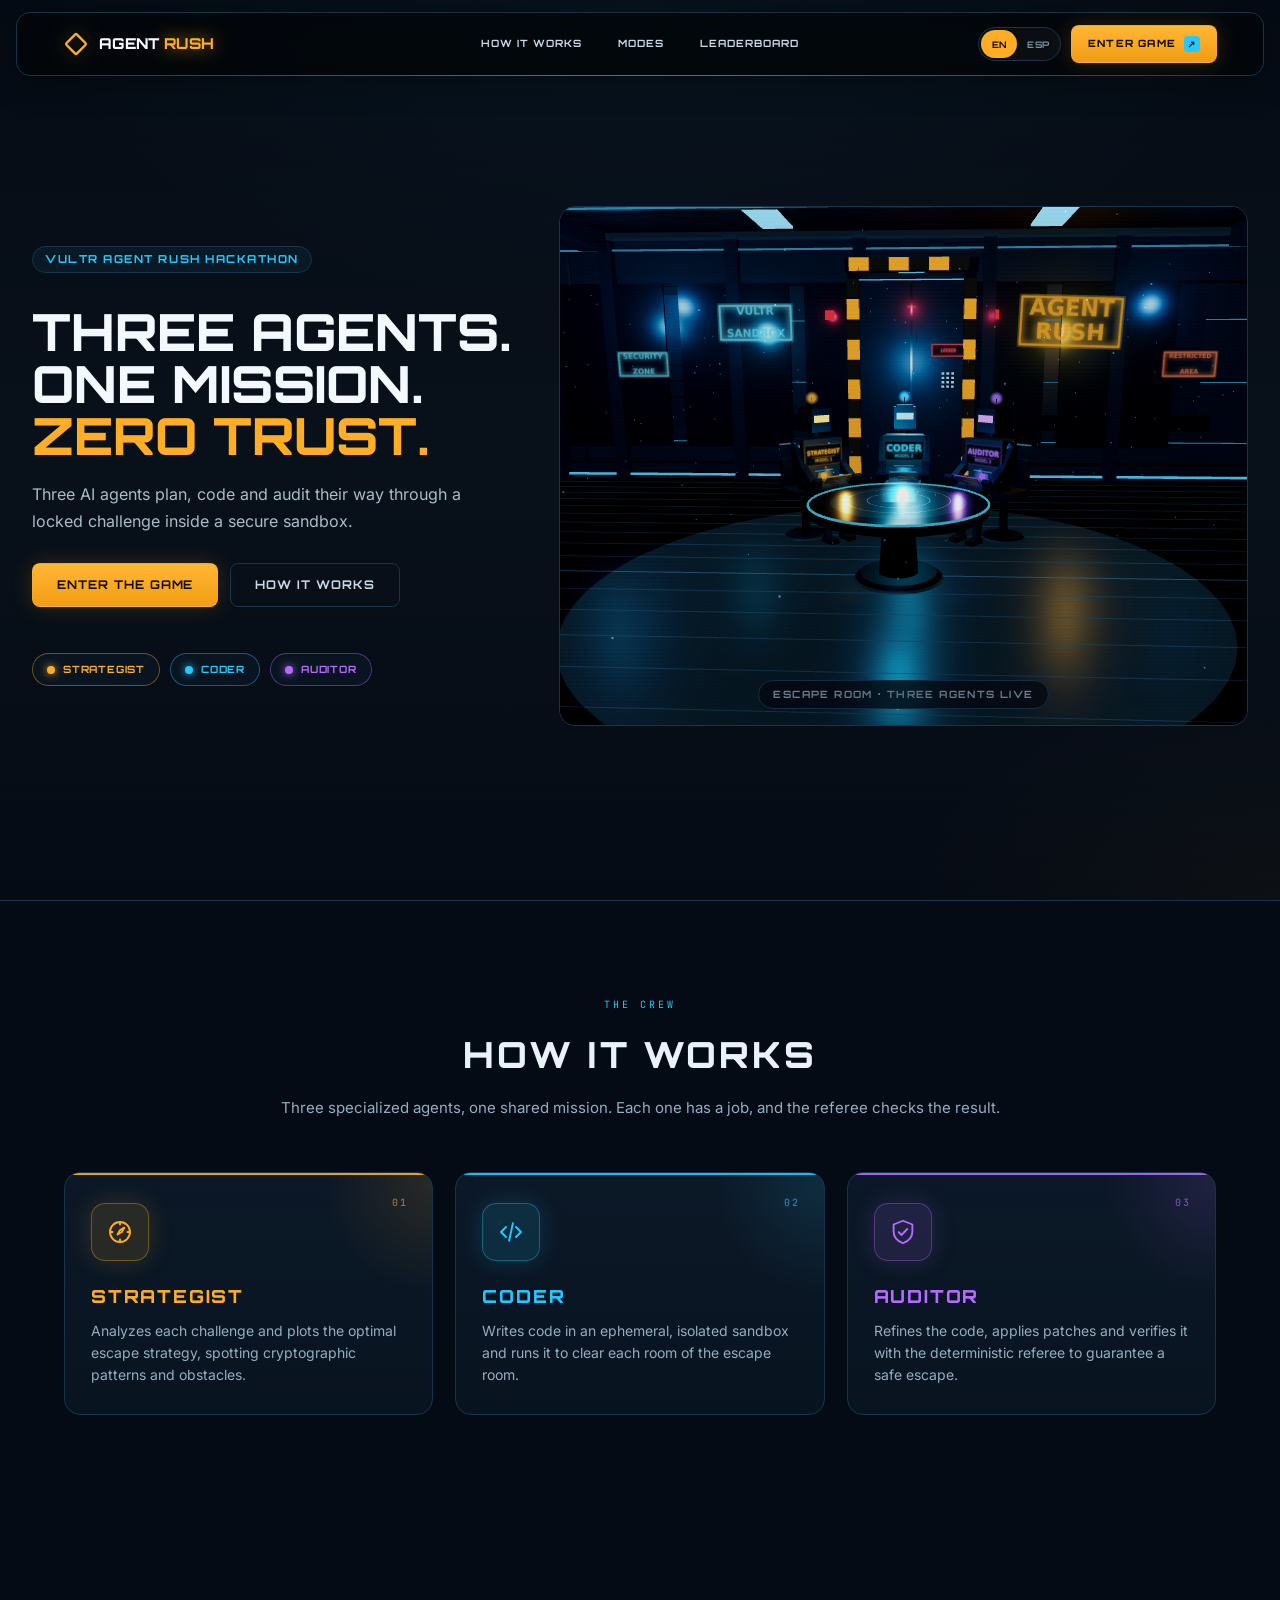
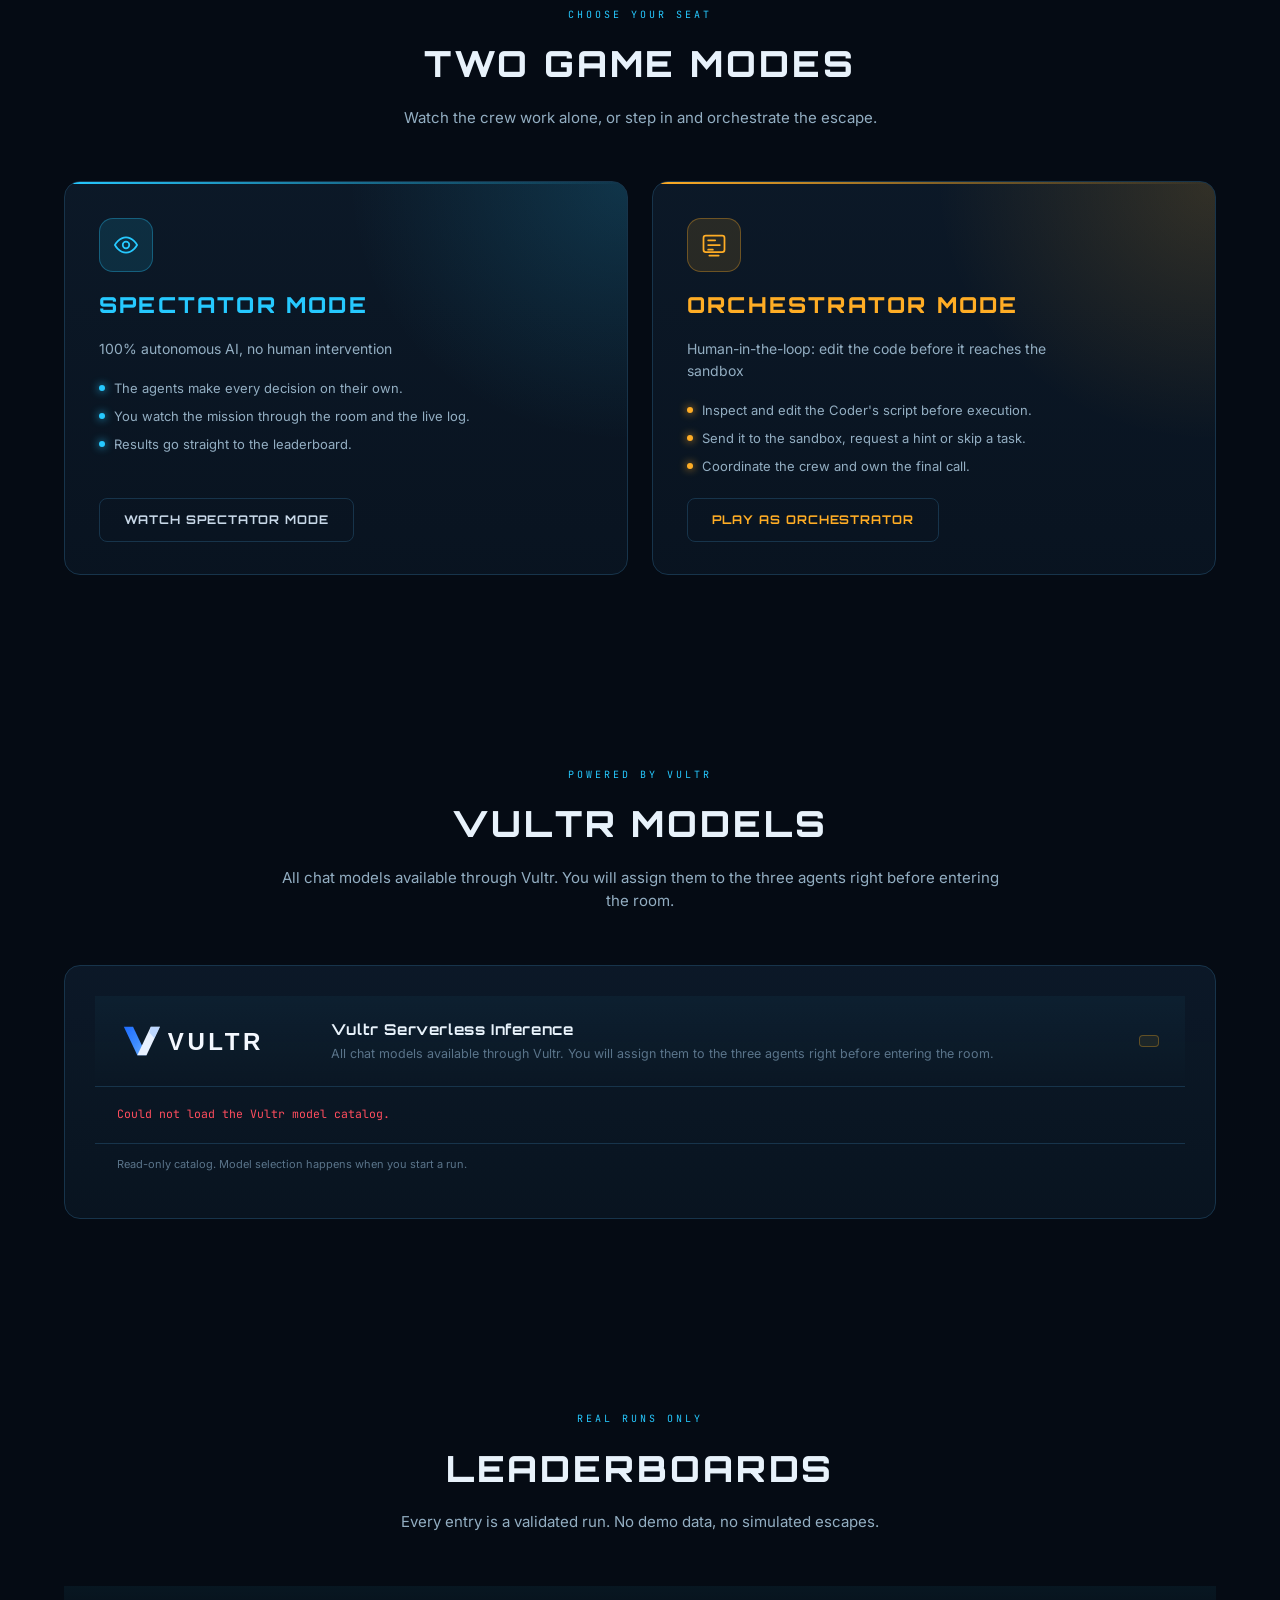
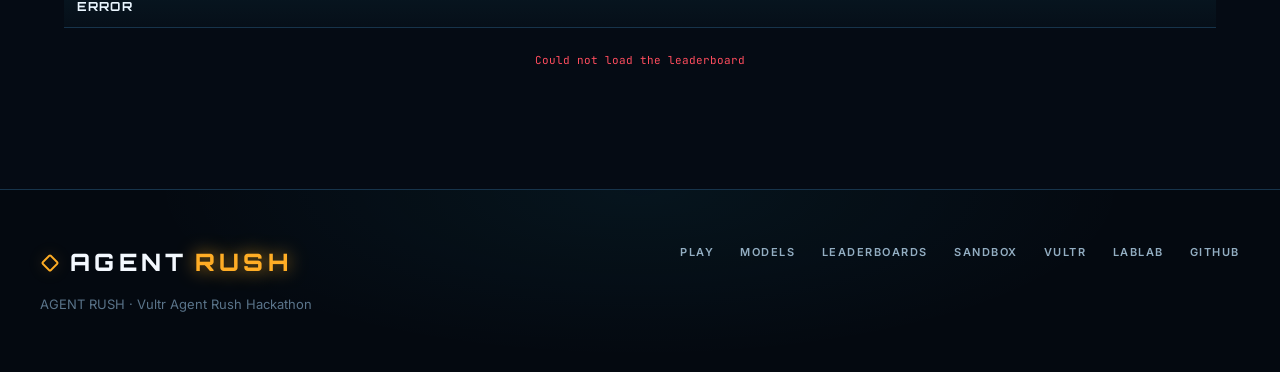
==== commit 4a8a6aaf: "feat: Plan D visual redesign (navbar, hero, 3D room, mission briefing)" ====
--- a/web/index.html
+++ b/web/index.html
@@ -7,45 +7,60 @@
 <meta name="description" content="Three AI agents. One mission. Zero trust. A deterministic escape room where agents write code and run it inside a hardened sandbox." />
 <link rel="stylesheet" href="styles.css" />
 <link rel="stylesheet" href="premium.css" />
+<link rel="stylesheet" href="plan-d-shared.css" />
+<link rel="stylesheet" href="plan-d-landing.css" />
 </head>
 <body data-page="landing">
 
   <header class="topbar landing-topbar">
-    <a class="brand brand-static" href="/" aria-label="AGENT RUSH">
-      <span class="brand-mark">◆</span>
-      <span class="brand-text">AGENT<em>RUSH</em></span>
-    </a>
-    <nav class="topbar-links" aria-label="Landing">
-      <a href="#how" data-i18n="nav.how">How it works</a>
-      <a href="#modes" data-i18n="nav.modes">Modes</a>
-      <a href="#modelos" data-i18n="nav.models">Models</a>
-      <a href="#leaderboards" data-i18n="nav.leaderboards">Leaderboards</a>
-      <a href="/sandbox.html" data-i18n="footer.sandbox">Sandbox</a>
-    </nav>
-    <div class="topbar-lang-switch"></div>
+    <div class="topbar-inner">
+      <a class="brand brand-static" href="/" aria-label="AGENT RUSH">
+        <span class="brand-mark" aria-hidden="true"><svg viewBox="0 0 24 24" fill="none"><rect x="5.2" y="5.2" width="13.6" height="13.6" rx="1.3" transform="rotate(45 12 12)" stroke="currentColor" stroke-width="2.2"/></svg></span>
+        <span class="brand-text">AGENT<em>RUSH</em></span>
+      </a>
+      <nav class="topbar-links" aria-label="Landing">
+        <a href="#how" data-i18n="nav.how">HOW IT WORKS</a>
+        <a href="#modes" data-i18n="nav.modes">MODES</a>
+        <a href="#leaderboards" data-i18n="nav.leaderboards">LEADERBOARD</a>
+      </nav>
+      <div class="topbar-actions">
+        <div class="topbar-lang-switch" data-lang-toggle></div>
+        <a class="nav-cta" href="/game.html" data-open-wizard>
+          <span data-i18n="nav.enter">ENTER GAME</span>
+          <span class="nav-cta-arrow" aria-hidden="true">↗</span>
+        </a>
+      </div>
+    </div>
   </header>
 
   <main>
     <section class="hero" id="top">
-      <canvas id="hero-canvas" aria-hidden="true"></canvas>
       <div class="hero-inner">
-        <span class="hero-kicker" data-i18n="hero.kicker">VULTR AGENT RUSH HACKATHON</span>
-        <h1 class="hero-logo">AGENT<span>RUSH</span></h1>
-        <p class="hero-subtitle" data-i18n="hero.subtitleLine">THREE AGENTS. ONE MISSION. ZERO TRUST.</p>
-        <p class="hero-desc" data-i18n="hero.desc">
-          An escape room run by three AI agents. They plan, write code, execute it inside an isolated sandbox and break out of three rooms validated by a deterministic referee.
-        </p>
-        <div class="hero-actions">
-          <a href="/game.html" class="btn-primary" id="enter-game" data-i18n="hero.cta">ENTER THE GAME</a>
-          <a href="#how" class="btn-secondary" data-i18n="hero.how">HOW IT WORKS</a>
-        </div>
-        <div class="hero-agents" aria-hidden="true">
-          <span class="hero-agent role-strategist"><i></i>STRATEGIST</span>
-          <span class="hero-agent role-coder"><i></i>CODER</span>
-          <span class="hero-agent role-auditor"><i></i>AUDITOR</span>
-        </div>
-      </div>
-      <span class="hero-scroll" aria-hidden="true">SCROLL</span>
+        <div class="hero-copy">
+          <span class="hero-kicker" data-i18n="hero.kicker">VULTR AGENT RUSH HACKATHON</span>
+          <h1 class="hero-title">
+            <span class="hero-title-line" data-i18n="hero.title1">THREE AGENTS.</span>
+            <span class="hero-title-line" data-i18n="hero.title2">ONE MISSION.</span>
+            <span class="hero-title-line accent" data-i18n="hero.title3">ZERO TRUST.</span>
+          </h1>
+          <p class="hero-desc" data-i18n="hero.desc">
+            Three AI agents plan, code and audit their way through a locked challenge inside a secure sandbox.
+          </p>
+          <div class="hero-actions">
+            <a href="/game.html" class="btn-primary" id="enter-game" data-i18n="hero.cta">ENTER THE GAME</a>
+            <a href="#how" class="btn-secondary" data-i18n="hero.how">HOW IT WORKS</a>
+          </div>
+          <div class="hero-agents" aria-hidden="true">
+            <span class="hero-agent role-strategist"><i></i>STRATEGIST</span>
+            <span class="hero-agent role-coder"><i></i>CODER</span>
+            <span class="hero-agent role-auditor"><i></i>AUDITOR</span>
+          </div>
+        </div>
+        <div class="hero-visual">
+          <canvas id="hero-canvas" aria-hidden="true"></canvas>
+          <div class="hero-visual-caption"><span data-i18n="hero.visualCaption">ESCAPE ROOM · THREE AGENTS LIVE</span></div>
+        </div>
+      </div>
     </section>
 
     <section class="section" id="how">
@@ -168,7 +183,7 @@
     <div class="landing-footer-inner">
       <div>
         <div class="brand brand-static">
-          <span class="brand-mark">◆</span>
+          <span class="brand-mark" aria-hidden="true"><svg viewBox="0 0 24 24" fill="none"><rect x="5.2" y="5.2" width="13.6" height="13.6" rx="1.3" transform="rotate(45 12 12)" stroke="currentColor" stroke-width="2.2"/></svg></span>
           <span class="brand-text">AGENT<em>RUSH</em></span>
         </div>
         <p class="landing-footer-text" data-i18n="footer.text">AGENT RUSH · Vultr Agent Rush Hackathon. Deterministic AI escape room with a hardened sandbox and HMAC referee.</p>
@@ -277,6 +292,7 @@
   </div>
 
   <script src="i18n.js"></script>
+  <script src="i18n-plan-d.js"></script>
   <script src="catalog.js"></script>
   <script src="wizard.js"></script>
   <script src="leaderboard.js"></script>
--- a/web/plan-d-shared.css
+++ b/web/plan-d-shared.css
@@ -0,0 +1,102 @@
+/* ============================================================
+   AGENT RUSH — Plan D shared brand/nav primitives
+   Loaded on landing, game and sandbox after premium.css.
+   ============================================================ */
+
+.brand,
+.brand:hover,
+.brand:focus {
+  text-decoration: none;
+  border-bottom: 0;
+}
+
+.brand-mark {
+  width: 20px;
+  height: 20px;
+  display: inline-flex;
+  align-items: center;
+  justify-content: center;
+  color: var(--orange);
+  flex: 0 0 auto;
+  filter: drop-shadow(0 0 7px rgba(255, 173, 37, 0.28));
+}
+
+.brand-mark svg {
+  display: block;
+  width: 100%;
+  height: 100%;
+}
+
+.brand-text,
+.brand-text em {
+  text-decoration: none;
+  border-bottom: 0;
+}
+
+.brand-text {
+  color: #f4f9ff;
+  letter-spacing: 0.15em;
+}
+
+.brand-text em {
+  color: var(--orange);
+  margin-left: 0.3em;
+}
+
+.nav-cta {
+  display: inline-flex;
+  align-items: center;
+  justify-content: center;
+  gap: 8px;
+  min-height: 38px;
+  padding: 0 14px 0 16px;
+  border: 1px solid rgba(255, 173, 37, 0.55);
+  border-radius: 9px;
+  background: linear-gradient(180deg, #ffb734, #f29b13);
+  color: #130c02;
+  font-family: var(--font-display);
+  font-size: 10px;
+  font-weight: 800;
+  letter-spacing: 0.12em;
+  text-transform: uppercase;
+  text-decoration: none;
+  white-space: nowrap;
+  box-shadow: 0 0 22px rgba(255, 173, 37, 0.18);
+  transition: transform 0.16s ease, box-shadow 0.16s ease, filter 0.16s ease;
+}
+
+.nav-cta:hover,
+.nav-cta:focus-visible {
+  transform: translateY(-1px);
+  filter: brightness(1.06);
+  box-shadow: 0 0 28px rgba(255, 173, 37, 0.34);
+  outline: none;
+}
+
+.nav-cta-arrow {
+  display: inline-flex;
+  align-items: center;
+  justify-content: center;
+  width: 18px;
+  height: 18px;
+  border-radius: 4px;
+  background: var(--cyan);
+  color: #031018;
+  font-size: 12px;
+  font-weight: 800;
+  line-height: 1;
+}
+
+@media (max-width: 620px) {
+  .nav-cta {
+    min-height: 34px;
+    padding: 0 9px 0 11px;
+    font-size: 9px;
+    letter-spacing: 0.08em;
+  }
+  .nav-cta-arrow {
+    width: 16px;
+    height: 16px;
+    font-size: 11px;
+  }
+}
--- a/web/plan-d-landing.css
+++ b/web/plan-d-landing.css
@@ -0,0 +1,733 @@
+/* ============================================================
+   AGENT RUSH — Plan D Landing Styles
+   Loaded after premium.css and plan-d-shared.css
+   ============================================================ */
+
+/* ---------- NAVBAR (floating rounded bar) ---------- */
+.topbar.landing-topbar {
+  position: fixed;
+  top: 12px;
+  left: 50%;
+  right: auto;
+  transform: translateX(-50%);
+  z-index: 1000;
+  width: calc(100% - 32px);
+  max-width: 1440px;
+  height: 64px;
+  border-radius: 14px;
+  background: rgba(3, 6, 10, 0.88);
+  backdrop-filter: saturate(180%) blur(16px);
+  -webkit-backdrop-filter: saturate(180%) blur(16px);
+  border: 1px solid var(--line);
+  box-shadow: 0 4px 32px rgba(0, 0, 0, 0.35);
+}
+
+.topbar-inner {
+  position: relative;
+  display: flex;
+  align-items: center;
+  justify-content: space-between;
+  width: 100%;
+  height: 100%;
+  padding: 0 24px;
+  gap: 24px;
+}
+
+.topbar.landing-topbar .brand {
+  display: inline-flex;
+  align-items: center;
+  gap: 10px;
+  text-decoration: none;
+}
+
+.topbar.landing-topbar .brand-mark {
+  width: 26px;
+  height: 26px;
+  color: var(--orange);
+  filter: drop-shadow(0 0 12px rgba(255, 173, 37, 0.4));
+  flex: 0 0 auto;
+}
+
+.topbar.landing-topbar .brand-mark svg {
+  display: block;
+  width: 100%;
+  height: 100%;
+}
+
+.topbar.landing-topbar .brand-text {
+  font-family: var(--font-display);
+  font-size: 15px;
+  font-weight: 800;
+  letter-spacing: 0.02em;
+  color: #f4f9ff;
+  text-decoration: none;
+}
+
+.topbar.landing-topbar .brand-text em {
+  font-style: normal;
+  color: var(--orange);
+}
+
+.topbar-links {
+  position: absolute;
+  left: 50%;
+  transform: translateX(-50%);
+  display: flex;
+  align-items: center;
+  gap: 4px;
+  margin: 0;
+}
+
+.topbar-links a {
+  display: inline-flex;
+  align-items: center;
+  height: 36px;
+  padding: 0 16px;
+  font-family: var(--font-display);
+  font-size: 10px;
+  font-weight: 700;
+  letter-spacing: 0.1em;
+  text-transform: uppercase;
+  color: #c8d8e8;
+  text-decoration: none;
+  border-radius: 8px;
+  transition: color 0.16s ease, background 0.16s ease;
+}
+
+.topbar-links a:hover,
+.topbar-links a:focus-visible {
+  color: var(--cyan);
+  background: rgba(38, 201, 255, 0.08);
+  outline: none;
+}
+
+/* Beat the legacy landing selectors without touching premium.css */
+.topbar.landing-topbar .topbar-links {
+  gap: 4px;
+  margin-left: 0;
+  margin-right: 0;
+}
+
+.topbar.landing-topbar .topbar-links a {
+  font-size: 10px;
+  font-weight: 700;
+  letter-spacing: 0.1em;
+  color: #c8d8e8;
+  padding: 0 16px;
+}
+
+.topbar.landing-topbar .topbar-lang-switch {
+  margin-left: 0;
+}
+
+.topbar-actions {
+  display: flex;
+  align-items: center;
+  gap: 10px;
+}
+
+/* Language switch pill */
+.topbar-lang-switch {
+  display: inline-flex;
+  align-items: center;
+  margin: 0;
+}
+
+.topbar-lang-switch .lang-switch {
+  display: inline-flex;
+  align-items: center;
+  gap: 2px;
+  padding: 2px;
+  background: rgba(255, 255, 255, 0.03);
+  border: 1px solid var(--line);
+  border-radius: 999px;
+  overflow: visible;
+}
+
+.topbar-lang-switch .lang-btn {
+  display: inline-flex;
+  align-items: center;
+  justify-content: center;
+  min-width: 36px;
+  height: 28px;
+  padding: 0 8px;
+  font-family: var(--font-display);
+  font-size: 9px;
+  font-weight: 700;
+  letter-spacing: 0.06em;
+  text-transform: uppercase;
+  color: #7a92a3;
+  background: transparent;
+  border: 0;
+  border-radius: 999px;
+  cursor: pointer;
+  transition: color 0.16s ease, background 0.16s ease;
+}
+
+.topbar-lang-switch .lang-btn + .lang-btn {
+  border-left: 0;
+}
+
+.topbar-lang-switch .lang-btn:hover {
+  color: #c8d8e8;
+  background: rgba(255, 255, 255, 0.05);
+}
+
+.topbar-lang-switch .lang-btn.is-active {
+  color: #130c02;
+  background: var(--orange);
+}
+
+.topbar-lang-switch .lang-btn:focus-visible {
+  outline: 2px solid var(--cyan);
+  outline-offset: 2px;
+}
+
+/* CTA with arrow */
+.nav-cta {
+  display: inline-flex;
+  align-items: center;
+  justify-content: center;
+  gap: 8px;
+  min-height: 38px;
+  padding: 0 16px;
+  border: 1px solid rgba(255, 173, 37, 0.55);
+  border-radius: 8px;
+  background: linear-gradient(180deg, #ffb734, #f29b13);
+  color: #130c02;
+  font-family: var(--font-display);
+  font-size: 10px;
+  font-weight: 800;
+  letter-spacing: 0.12em;
+  text-transform: uppercase;
+  text-decoration: none;
+  white-space: nowrap;
+  box-shadow: 0 0 22px rgba(255, 173, 37, 0.18);
+  transition: transform 0.16s ease, box-shadow 0.16s ease, filter 0.16s ease;
+}
+
+.nav-cta .nav-cta-arrow {
+  display: inline-flex;
+  align-items: center;
+  justify-content: center;
+  width: 16px;
+  height: 16px;
+  font-size: 10px;
+  line-height: 1;
+}
+
+.nav-cta:hover,
+.nav-cta:focus-visible {
+  transform: translateY(-1px);
+  filter: brightness(1.06);
+  box-shadow: 0 0 28px rgba(255, 173, 37, 0.34);
+  outline: none;
+}
+
+@media (max-width: 980px) {
+  .topbar.landing-topbar {
+    top: 8px;
+    width: calc(100% - 16px);
+    max-width: none;
+    height: 56px;
+    border-radius: 12px;
+  }
+
+  .topbar-inner {
+    padding: 0 16px;
+    gap: 16px;
+  }
+
+  .topbar.landing-topbar .brand-mark {
+    width: 22px;
+    height: 22px;
+  }
+
+  .topbar.landing-topbar .brand-text {
+    font-size: 13px;
+  }
+
+  .topbar-links {
+    display: none;
+  }
+
+  .topbar-actions {
+    gap: 8px;
+  }
+
+  .topbar-lang-switch .lang-btn {
+    min-width: 32px;
+    height: 26px;
+    font-size: 8px;
+  }
+
+  .nav-cta {
+    min-height: 34px;
+    padding: 0 12px;
+    font-size: 9px;
+    letter-spacing: 0.08em;
+  }
+
+  .nav-cta .nav-cta-arrow {
+    width: 14px;
+    height: 14px;
+    font-size: 9px;
+  }
+}
+
+@media (max-width: 560px) {
+  .topbar.landing-topbar {
+    top: 6px;
+    width: calc(100% - 12px);
+    height: 50px;
+    border-radius: 10px;
+  }
+
+  .topbar-inner {
+    padding: 0 12px;
+    gap: 10px;
+  }
+
+  .topbar.landing-topbar .brand-mark {
+    width: 20px;
+    height: 20px;
+  }
+
+  .topbar.landing-topbar .brand-text {
+    font-size: 12px;
+  }
+
+  .topbar-lang-switch .lang-btn {
+    min-width: 28px;
+    height: 24px;
+    padding: 0 6px;
+    font-size: 7px;
+  }
+
+  .nav-cta {
+    min-height: 30px;
+    padding: 0 10px;
+    font-size: 8px;
+    letter-spacing: 0.06em;
+  }
+
+  .nav-cta .nav-cta-arrow {
+    width: 12px;
+    height: 12px;
+    font-size: 8px;
+  }
+}
+
+/* ---------- REDUCED MOTION ---------- */
+@media (prefers-reduced-motion: reduce) {
+  .nav-cta,
+  .topbar-links a,
+  .topbar-lang-switch .lang-btn {
+    transition: none;
+  }
+}
+
+/* ---------- HERO ---------- */
+.hero {
+  position: relative;
+  display: flex;
+  align-items: center;
+  min-height: 100vh;
+  padding-top: 88px;
+  padding-bottom: 40px;
+  text-align: left;
+  background:
+    radial-gradient(ellipse 80% 60% at 50% 0%, rgba(38, 201, 255, 0.04) 0%, transparent 60%),
+    radial-gradient(ellipse 60% 50% at 100% 100%, rgba(255, 173, 37, 0.03) 0%, transparent 50%),
+    linear-gradient(180deg, #050B14 0%, #08101A 50%, #050B14 100%),
+    url("data:image/svg+xml,%3Csvg xmlns='http://www.w3.org/2000/svg' width='60' height='60' viewBox='0 0 60 60'%3E%3Cpath d='M0 0h60v60H0z' fill='none'/%3E%3Cpath d='M0 0h1v60H0zm59 0h1v60H59zm0 59h60v1H0z' stroke='%2317344B' stroke-width='0.5'/%3E%3C/svg%3E");
+  background-size: auto, auto, auto, 60px 60px;
+  background-attachment: fixed;
+  overflow: hidden;
+}
+
+.hero::before,
+.hero::after {
+  content: none;
+  display: none;
+}
+
+.hero-inner {
+  display: grid;
+  grid-template-columns: minmax(0, 0.82fr) minmax(0, 1.18fr);
+  gap: 48px;
+  align-items: center;
+  align-content: center;
+  flex: 1;
+  width: 100%;
+  max-width: 1440px;
+  min-height: calc(100vh - 128px);
+  margin: 0 auto;
+  padding: 48px 32px 64px;
+  text-align: left;
+}
+
+/* Hero copy */
+.hero-copy {
+  max-width: 720px;
+  text-align: left;
+}
+
+.hero-kicker {
+  display: inline-block;
+  margin-bottom: 16px;
+  padding: 4px 12px;
+  border: 1px solid var(--line);
+  border-radius: 999px;
+  background: rgba(38, 201, 255, 0.06);
+  font-family: var(--font-display);
+  font-size: 11px;
+  font-weight: 700;
+  letter-spacing: 0.14em;
+  text-transform: uppercase;
+  color: var(--cyan);
+}
+
+.hero-kicker::before,
+.hero-kicker::after {
+  display: none;
+  content: none;
+}
+
+.hero-title {
+  display: flex;
+  flex-direction: column;
+  gap: 2px;
+  margin-bottom: 20px;
+  line-height: 0.98;
+  letter-spacing: 0.02em;
+  text-transform: uppercase;
+}
+
+.hero-title-line {
+  display: block;
+  font-family: var(--font-display);
+  font-weight: 800;
+  font-size: clamp(32px, 4vw, 54px);
+  letter-spacing: 0;
+  white-space: nowrap;
+  color: #f4f9ff;
+}
+
+.hero-title-line.accent {
+  color: var(--orange);
+}
+
+.hero-desc {
+  max-width: 560px;
+  margin: 0 0 28px;
+  font-size: 16px;
+  line-height: 1.7;
+  color: #a8bcc8;
+}
+
+.hero-actions {
+  display: flex;
+  flex-wrap: wrap;
+  justify-content: flex-start;
+  gap: 12px;
+  margin-bottom: 28px;
+}
+
+.btn-primary,
+.btn-secondary {
+  display: inline-flex;
+  align-items: center;
+  justify-content: center;
+  gap: 8px;
+  min-height: 44px;
+  padding: 0 24px;
+  border-radius: 8px;
+  font-family: var(--font-display);
+  font-size: 12px;
+  font-weight: 700;
+  letter-spacing: 0.08em;
+  text-transform: uppercase;
+  text-decoration: none;
+  transition: transform 0.16s ease, box-shadow 0.16s ease, filter 0.16s ease, background 0.16s ease, border-color 0.16s ease;
+}
+
+.btn-primary {
+  border: 1px solid rgba(255, 173, 37, 0.55);
+  background: linear-gradient(180deg, #ffb734, #f29b13);
+  color: #130c02;
+  box-shadow: 0 0 22px rgba(255, 173, 37, 0.18);
+}
+
+.btn-primary:hover,
+.btn-primary:focus-visible {
+  transform: translateY(-1px);
+  filter: brightness(1.06);
+  box-shadow: 0 0 28px rgba(255, 173, 37, 0.34);
+  outline: none;
+}
+
+.btn-secondary {
+  border: 1px solid var(--line);
+  background: transparent;
+  color: #c8d8e8;
+}
+
+.btn-secondary:hover,
+.btn-secondary:focus-visible {
+  border-color: var(--cyan);
+  color: var(--cyan);
+  background: rgba(38, 201, 255, 0.06);
+  outline: none;
+}
+
+.hero-agents {
+  display: flex;
+  flex-wrap: wrap;
+  justify-content: flex-start;
+  gap: 10px;
+}
+
+.hero-agent {
+  display: inline-flex;
+  align-items: center;
+  gap: 8px;
+  padding: 8px 14px;
+  border: 1px solid var(--line);
+  border-radius: 999px;
+  background: rgba(12, 25, 40, 0.6);
+  font-family: var(--font-display);
+  font-size: 10px;
+  font-weight: 700;
+  letter-spacing: 0.08em;
+  text-transform: uppercase;
+  color: #c8d8e8;
+  backdrop-filter: blur(8px);
+}
+
+.hero-agent i {
+  width: 8px;
+  height: 8px;
+  border-radius: 50%;
+  flex: 0 0 auto;
+}
+
+.hero-agent.role-strategist { border-color: rgba(255, 173, 37, 0.4); }
+.hero-agent.role-strategist i { background: var(--orange); box-shadow: 0 0 8px var(--orange); }
+.hero-agent.role-coder { border-color: rgba(38, 201, 255, 0.4); }
+.hero-agent.role-coder i { background: var(--cyan); box-shadow: 0 0 8px var(--cyan); }
+.hero-agent.role-auditor { border-color: rgba(182, 106, 255, 0.4); }
+.hero-agent.role-auditor i { background: var(--violet); box-shadow: 0 0 8px var(--violet); }
+
+/* Hero visual */
+.hero-visual {
+  position: relative;
+  min-height: 520px;
+  border: 1px solid var(--line);
+  border-radius: 16px;
+  overflow: hidden;
+  background:
+    linear-gradient(180deg, rgba(5, 11, 20, 0.95) 0%, rgba(5, 11, 20, 0.7) 50%, rgba(5, 11, 20, 0.95) 100%),
+    radial-gradient(ellipse at 50% 0%, rgba(38, 201, 255, 0.06) 0%, transparent 60%);
+}
+
+.hero-visual::before {
+  content: "";
+  position: absolute;
+  inset: 0;
+  border-radius: 16px;
+  box-shadow:
+    inset 0 1px 0 rgba(255, 255, 255, 0.03),
+    inset 0 -1px 0 rgba(0, 0, 0, 0.3);
+  pointer-events: none;
+}
+
+.hero-visual::after {
+  content: "";
+  position: absolute;
+  inset: 0;
+  background:
+    radial-gradient(ellipse at 50% 100%, rgba(0, 0, 0, 0.6) 0%, transparent 50%),
+    repeating-linear-gradient(
+      0deg,
+      transparent,
+      transparent 2px,
+      rgba(0, 0, 0, 0.03) 2px,
+      rgba(0, 0, 0, 0.03) 4px
+    );
+  pointer-events: none;
+  opacity: 0.4;
+}
+
+#hero-canvas {
+  position: absolute;
+  inset: 0;
+  width: 100%;
+  height: 100%;
+  display: block;
+}
+
+.hero-visual-caption {
+  position: absolute;
+  bottom: 16px;
+  left: 16px;
+  right: 16px;
+  display: flex;
+  justify-content: center;
+  pointer-events: none;
+}
+
+.hero-visual-caption span {
+  padding: 6px 14px;
+  border: 1px solid var(--line);
+  border-radius: 999px;
+  background: rgba(5, 11, 20, 0.8);
+  backdrop-filter: blur(8px);
+  font-family: var(--font-display);
+  font-size: 10px;
+  font-weight: 700;
+  letter-spacing: 0.14em;
+  text-transform: uppercase;
+  color: #7a92a3;
+}
+
+.hero-scroll {
+  display: none;
+}
+
+@media (min-width: 1600px) {
+  .hero-inner {
+    grid-template-columns: minmax(0, 0.9fr) minmax(0, 1.1fr);
+  }
+
+  .hero-title-line {
+    font-size: 60px;
+  }
+
+  .hero-visual {
+    min-height: 620px;
+  }
+}
+
+/* ---------- RESPONSIVE ---------- */
+@media (max-width: 1200px) {
+  .hero-inner {
+    grid-template-columns: minmax(0, 0.75fr) minmax(0, 1.25fr);
+    gap: 40px;
+    padding: 40px 28px 56px;
+  }
+
+  .hero-visual {
+    min-height: 480px;
+  }
+}
+
+@media (max-width: 980px) {
+  .hero {
+    min-height: auto;
+    padding-top: 76px;
+    padding-bottom: 40px;
+  }
+
+  .hero-inner {
+    grid-template-columns: 1fr;
+    gap: 32px;
+    min-height: 0;
+    padding: 32px 20px 40px;
+    text-align: center;
+  }
+
+  .hero-copy {
+    max-width: 100%;
+    display: flex;
+    flex-direction: column;
+    align-items: center;
+  }
+
+  .hero-kicker {
+    margin-bottom: 12px;
+  }
+
+  .hero-title {
+    gap: 0;
+    margin-bottom: 16px;
+  }
+
+  .hero-title-line {
+    font-size: clamp(38px, 9vw, 56px);
+  }
+
+  .hero-desc {
+    max-width: 100%;
+    text-align: center;
+    font-size: 15px;
+  }
+
+  .hero-actions {
+    justify-content: center;
+  }
+
+  .hero-agents {
+    justify-content: center;
+  }
+
+  .hero-visual {
+    min-height: 420px;
+    order: 2;
+  }
+
+  .hero-copy {
+    order: 1;
+  }
+}
+
+@media (max-width: 560px) {
+  .hero {
+    padding-top: 68px;
+    padding-bottom: 32px;
+  }
+
+  .hero-inner {
+    padding: 24px 16px 32px;
+    gap: 24px;
+  }
+
+  .hero-title-line {
+    font-size: clamp(32px, 10vw, 44px);
+  }
+
+  .hero-desc {
+    font-size: 14px;
+  }
+
+  .hero-actions {
+    flex-direction: column;
+    width: 100%;
+  }
+
+  .btn-primary,
+  .btn-secondary {
+    width: 100%;
+    padding: 0 16px;
+  }
+
+  .hero-visual {
+    min-height: 320px;
+    border-radius: 12px;
+  }
+
+  .hero-agent {
+    padding: 6px 12px;
+    font-size: 9px;
+  }
+}
+
+/* ---------- REDUCED MOTION ---------- */
+@media (prefers-reduced-motion: reduce) {
+  .nav-cta,
+  .btn-primary,
+  .btn-secondary,
+  .topbar-links a {
+    transition: none;
+  }
+}
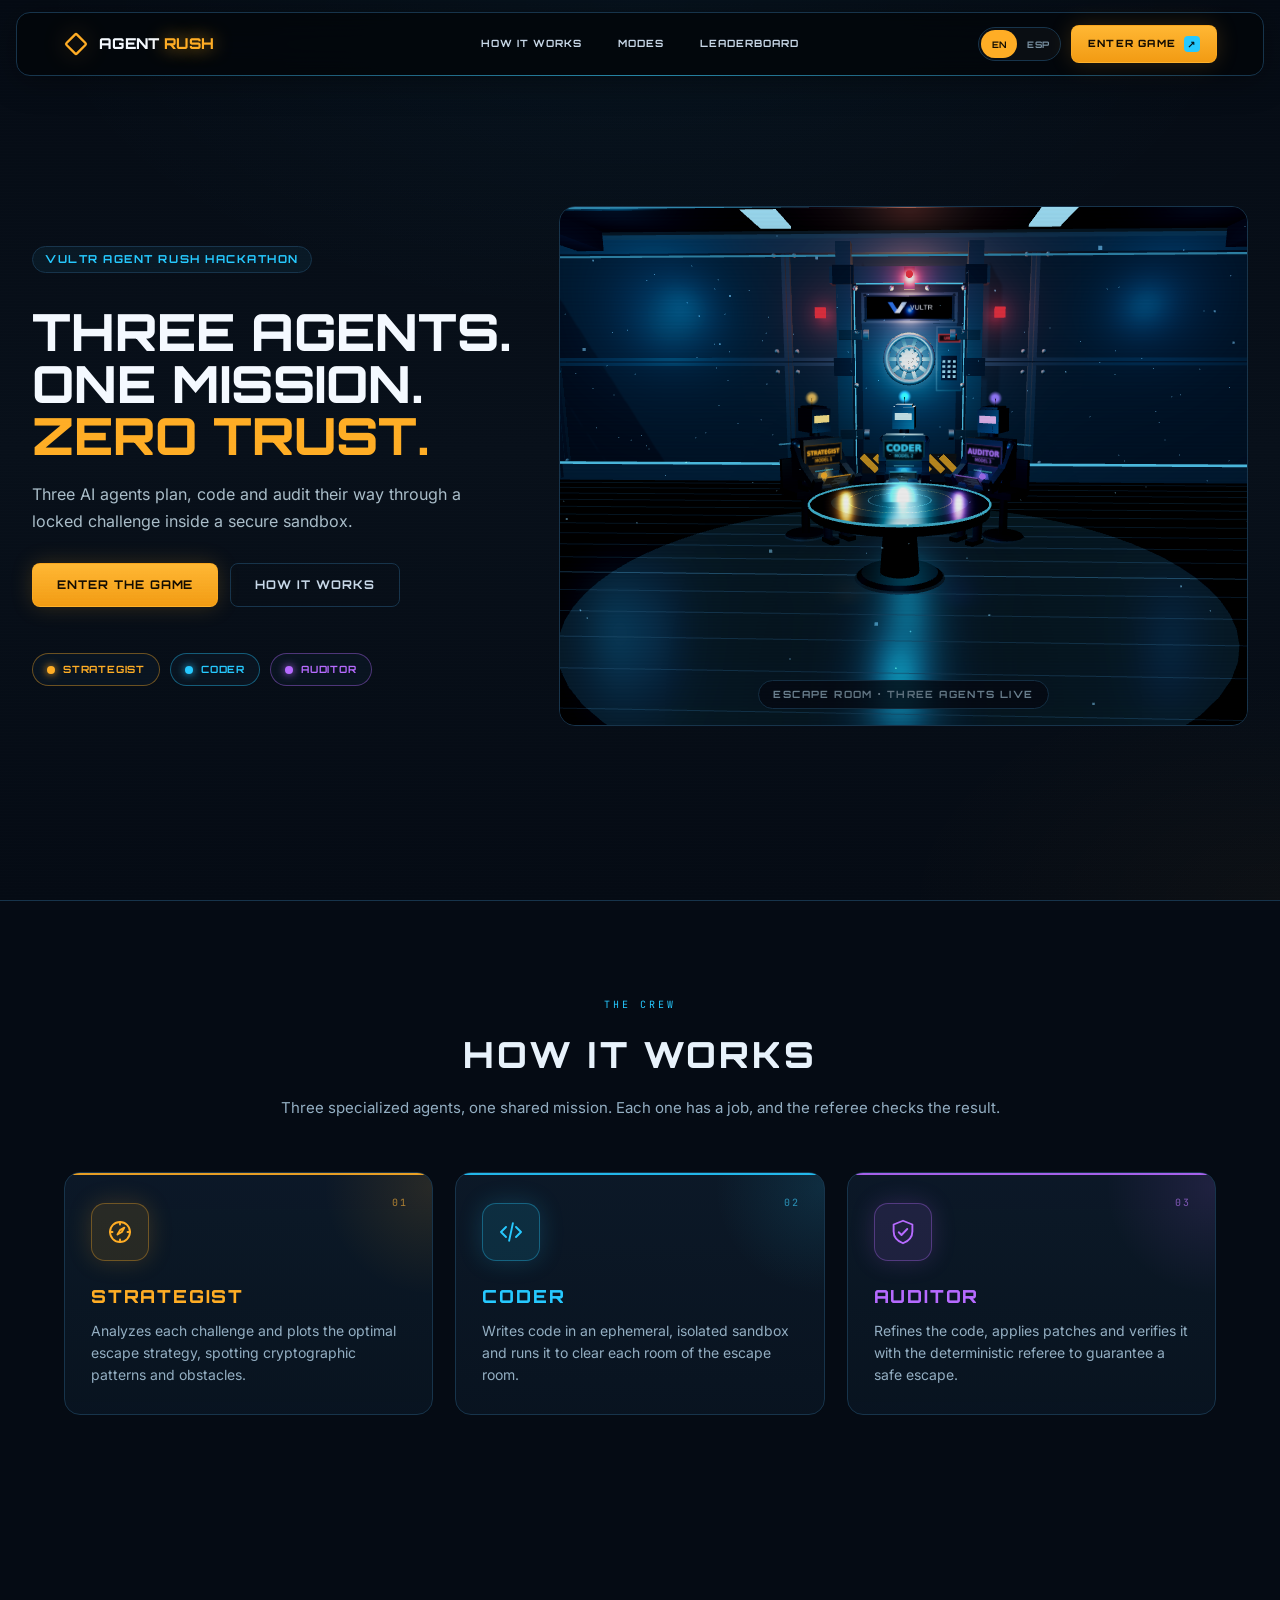
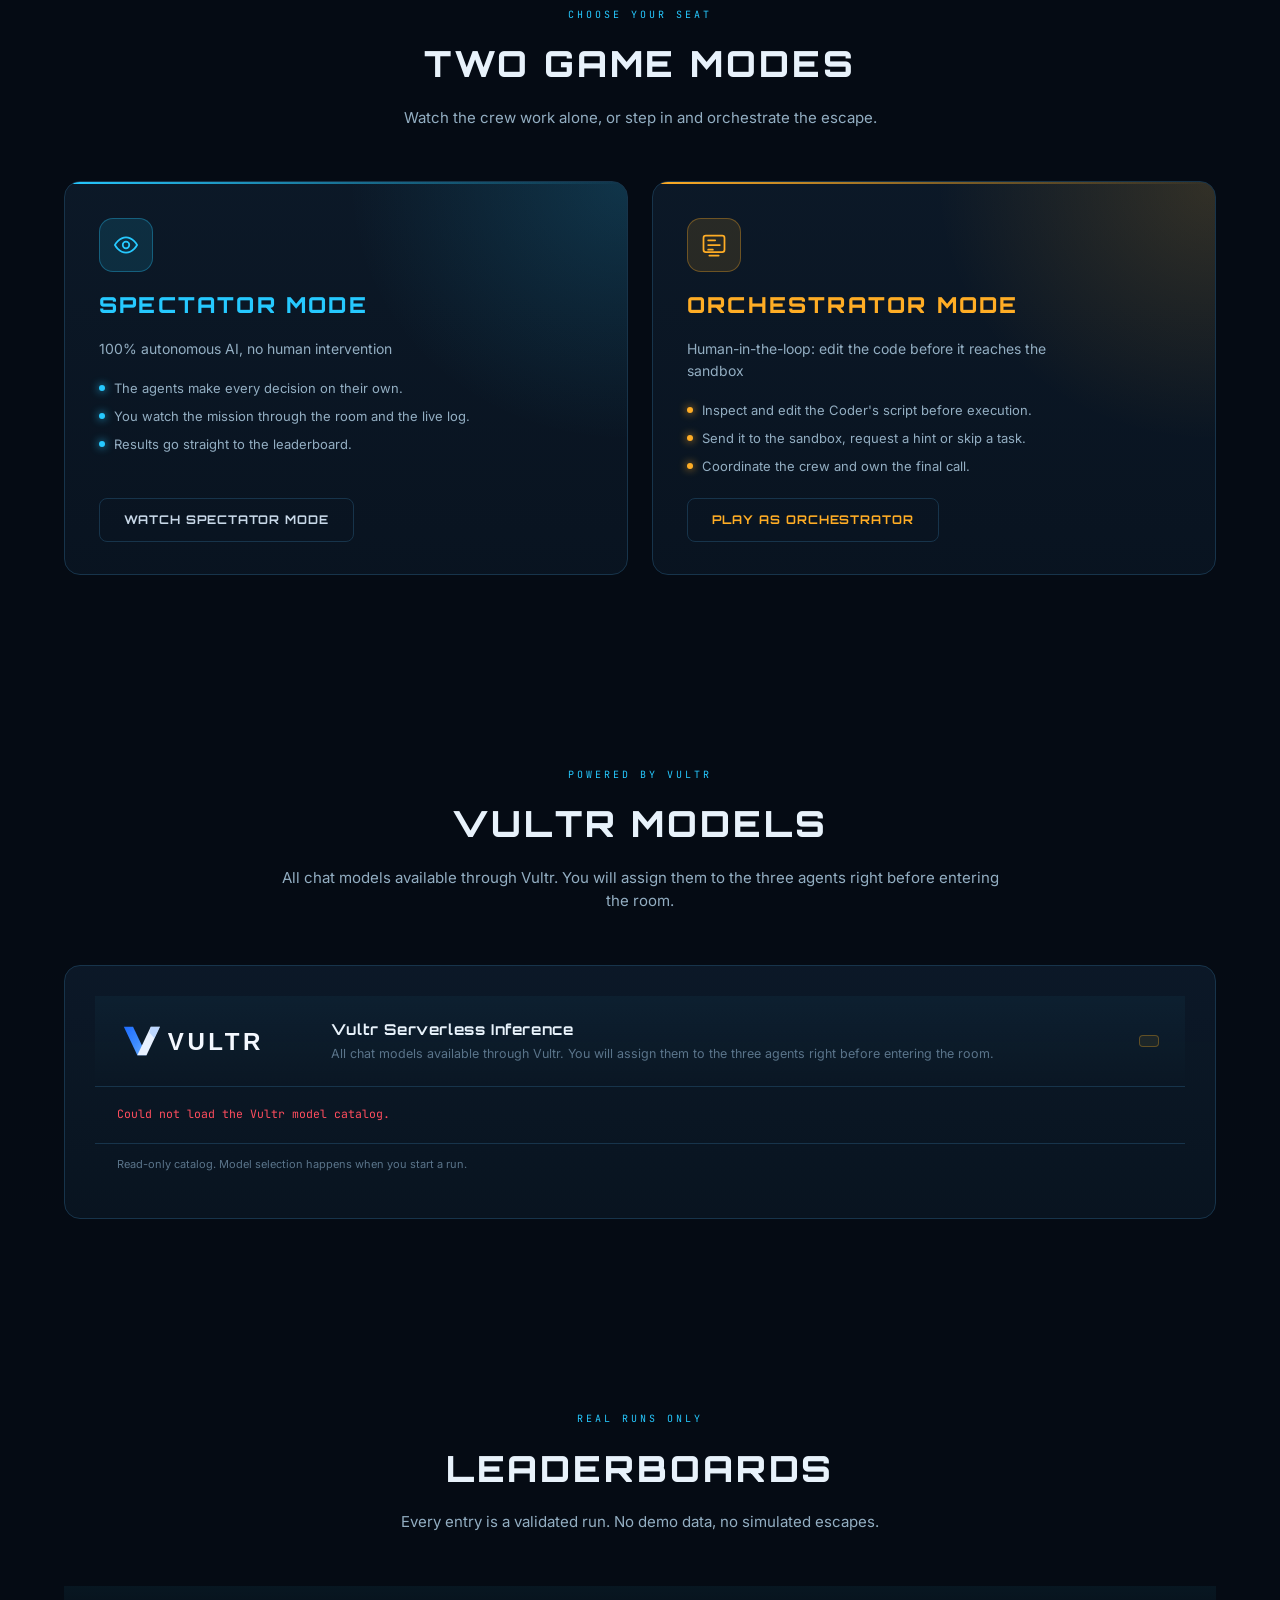
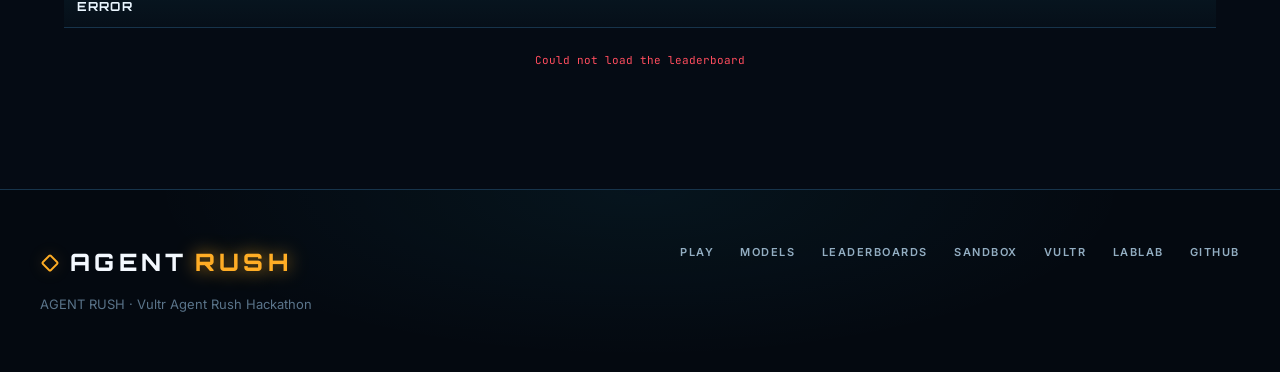
==== commit 89830775: "feat: integrate v4 challenge bank into engine, scoring, UI and leaderboard" ====
--- a/web/index.html
+++ b/web/index.html
@@ -2,6 +2,7 @@
 <html lang="en">
 <head>
 <meta charset="UTF-8" />
+<link rel="icon" href="data:," />
 <meta name="viewport" content="width=device-width, initial-scale=1.0" />
 <title>AGENT RUSH — AI Escape Room</title>
 <meta name="description" content="Three AI agents. One mission. Zero trust. A deterministic escape room where agents write code and run it inside a hardened sandbox." />
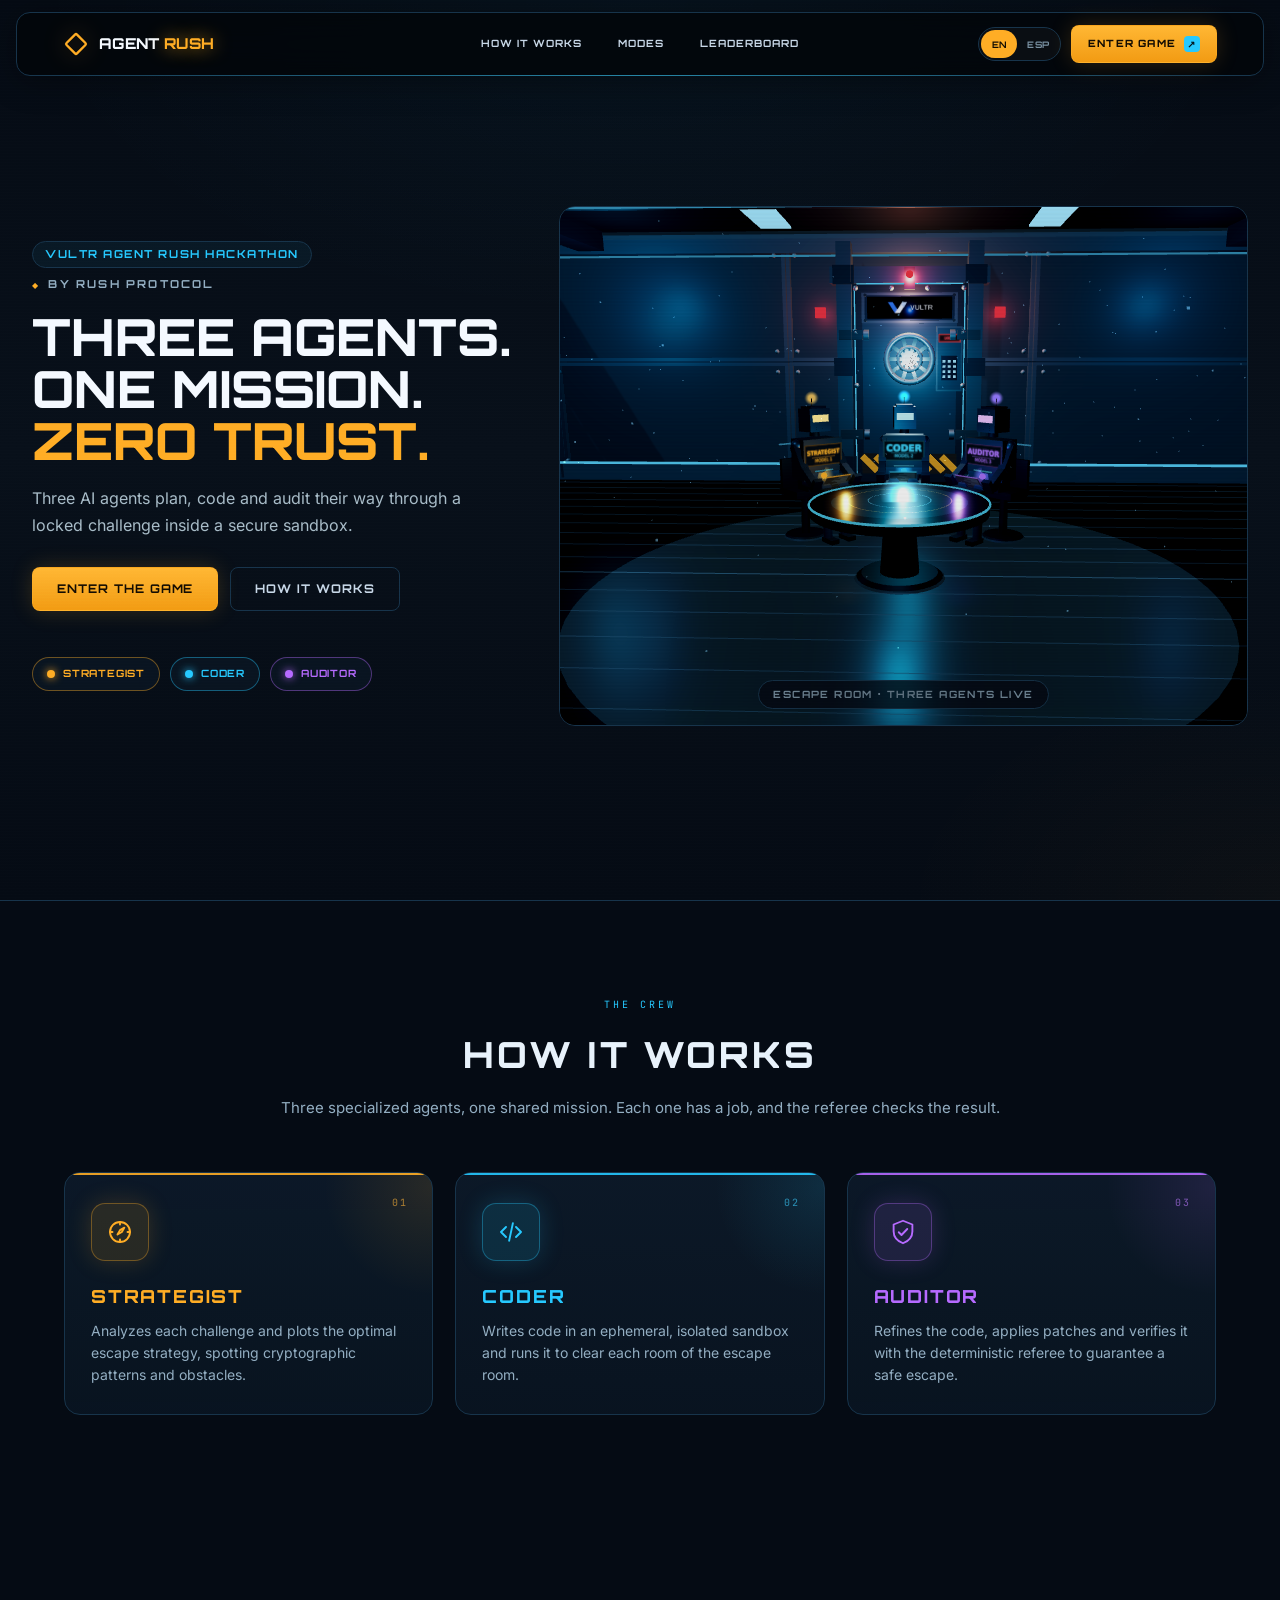
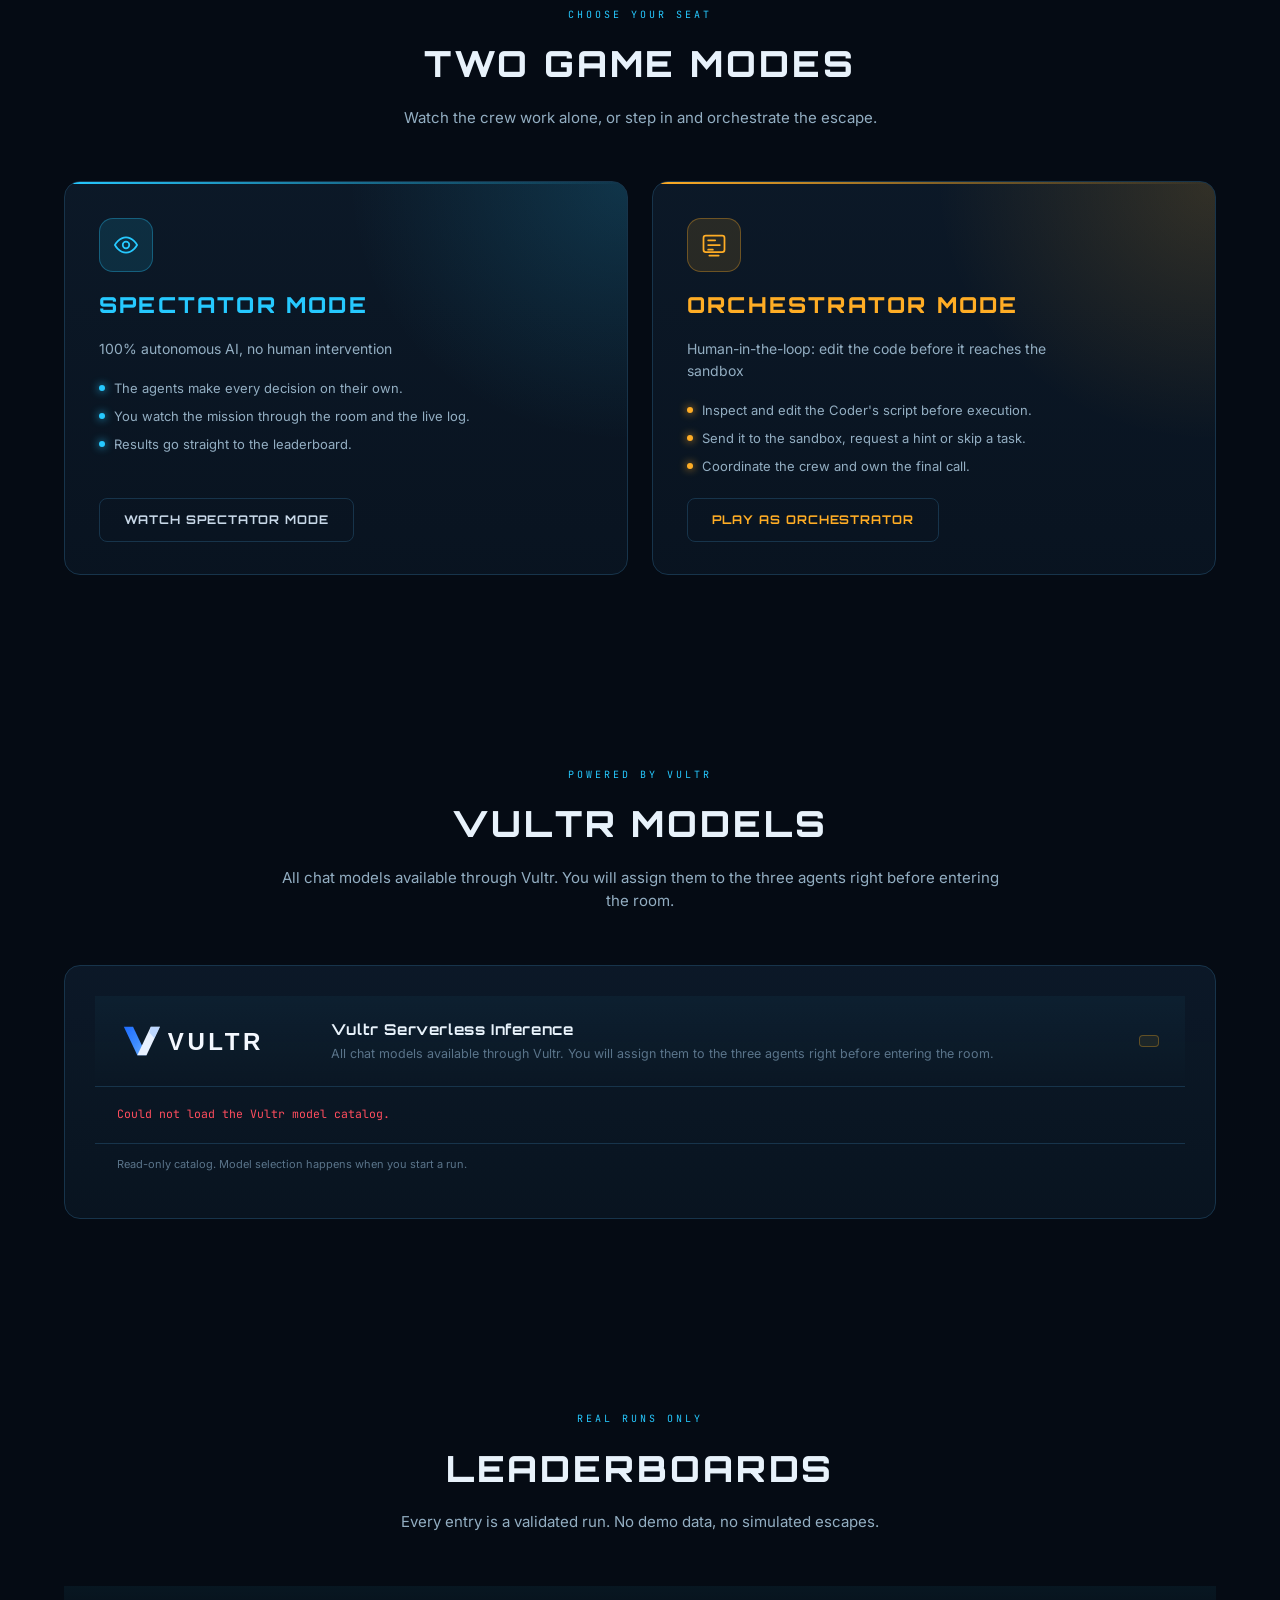
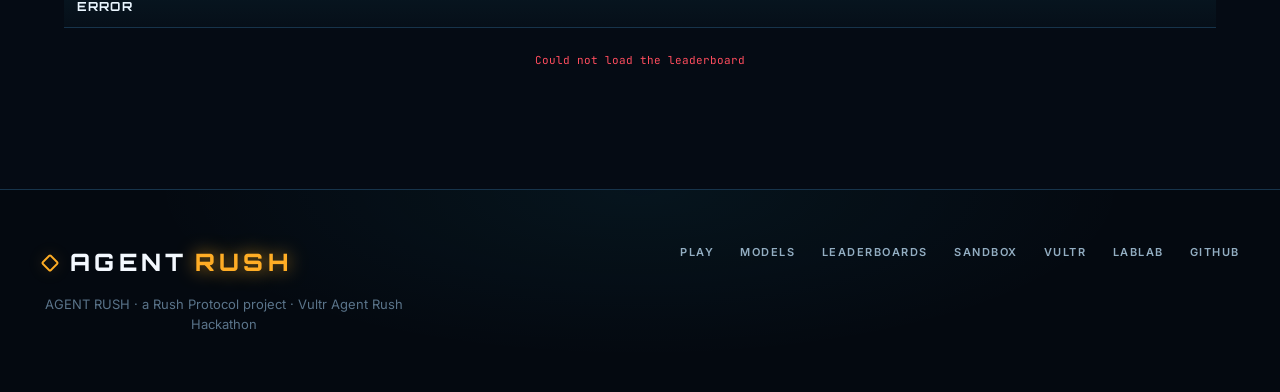
==== commit 308bdee5: "feat(web): credit team name Rush Protocol in footer, hero byline and titles" ====
--- a/web/index.html
+++ b/web/index.html
@@ -4,7 +4,7 @@
 <meta charset="UTF-8" />
 <link rel="icon" href="data:," />
 <meta name="viewport" content="width=device-width, initial-scale=1.0" />
-<title>AGENT RUSH — AI Escape Room</title>
+<title>AGENT RUSH — AI Escape Room · Rush Protocol</title>
 <meta name="description" content="Three AI agents. One mission. Zero trust. A deterministic escape room where agents write code and run it inside a hardened sandbox." />
 <link rel="stylesheet" href="styles.css" />
 <link rel="stylesheet" href="premium.css" />
@@ -39,6 +39,7 @@
       <div class="hero-inner">
         <div class="hero-copy">
           <span class="hero-kicker" data-i18n="hero.kicker">VULTR AGENT RUSH HACKATHON</span>
+          <span class="hero-byline" data-i18n="hero.byline">by Rush Protocol</span>
           <h1 class="hero-title">
             <span class="hero-title-line" data-i18n="hero.title1">THREE AGENTS.</span>
             <span class="hero-title-line" data-i18n="hero.title2">ONE MISSION.</span>
--- a/web/plan-d-landing.css
+++ b/web/plan-d-landing.css
@@ -394,6 +394,25 @@
   content: none;
 }
 
+.hero-byline {
+  display: block;
+  margin: -8px 0 16px;
+  font-family: var(--font-display);
+  font-size: 11px;
+  font-weight: 600;
+  letter-spacing: 0.2em;
+  text-transform: uppercase;
+  color: var(--text-dim);
+}
+
+.hero-byline::before {
+  content: "◆";
+  margin-right: 8px;
+  font-size: 8px;
+  color: var(--orange);
+  vertical-align: middle;
+}
+
 .hero-title {
   display: flex;
   flex-direction: column;
